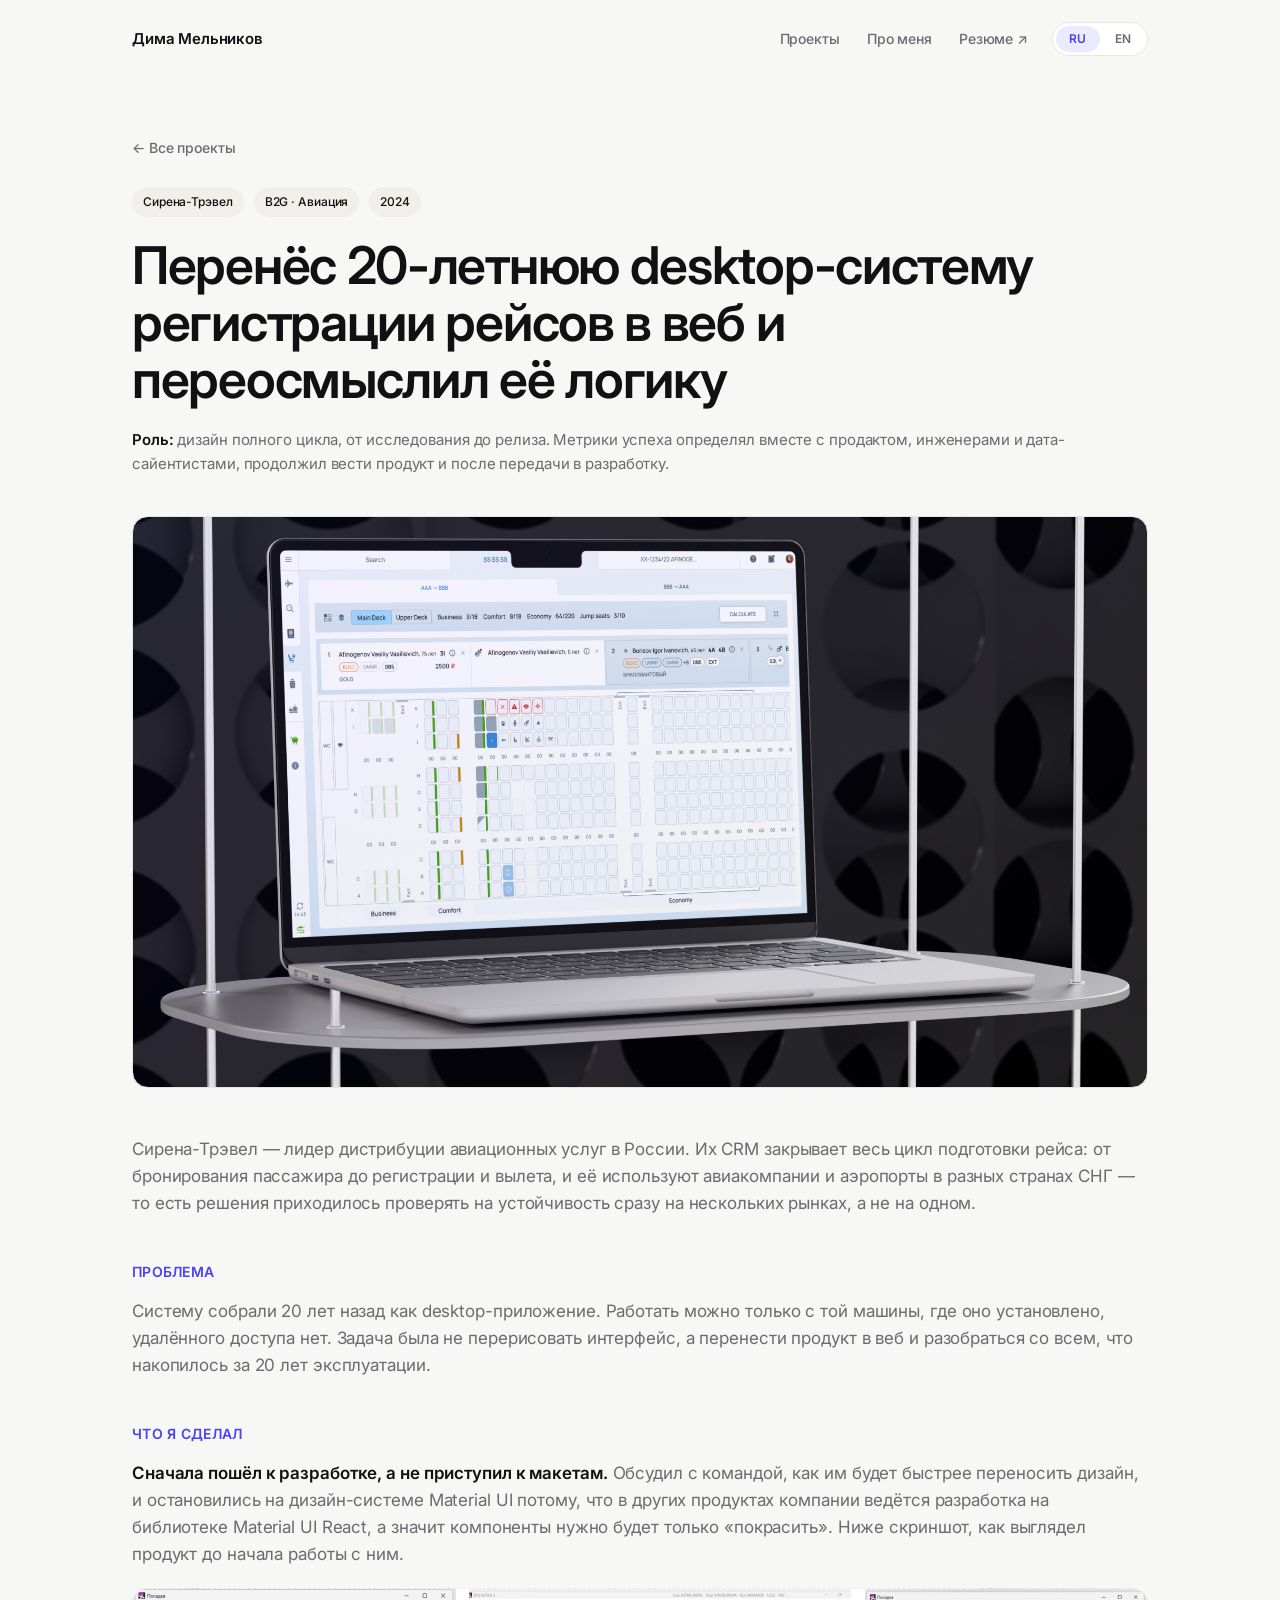
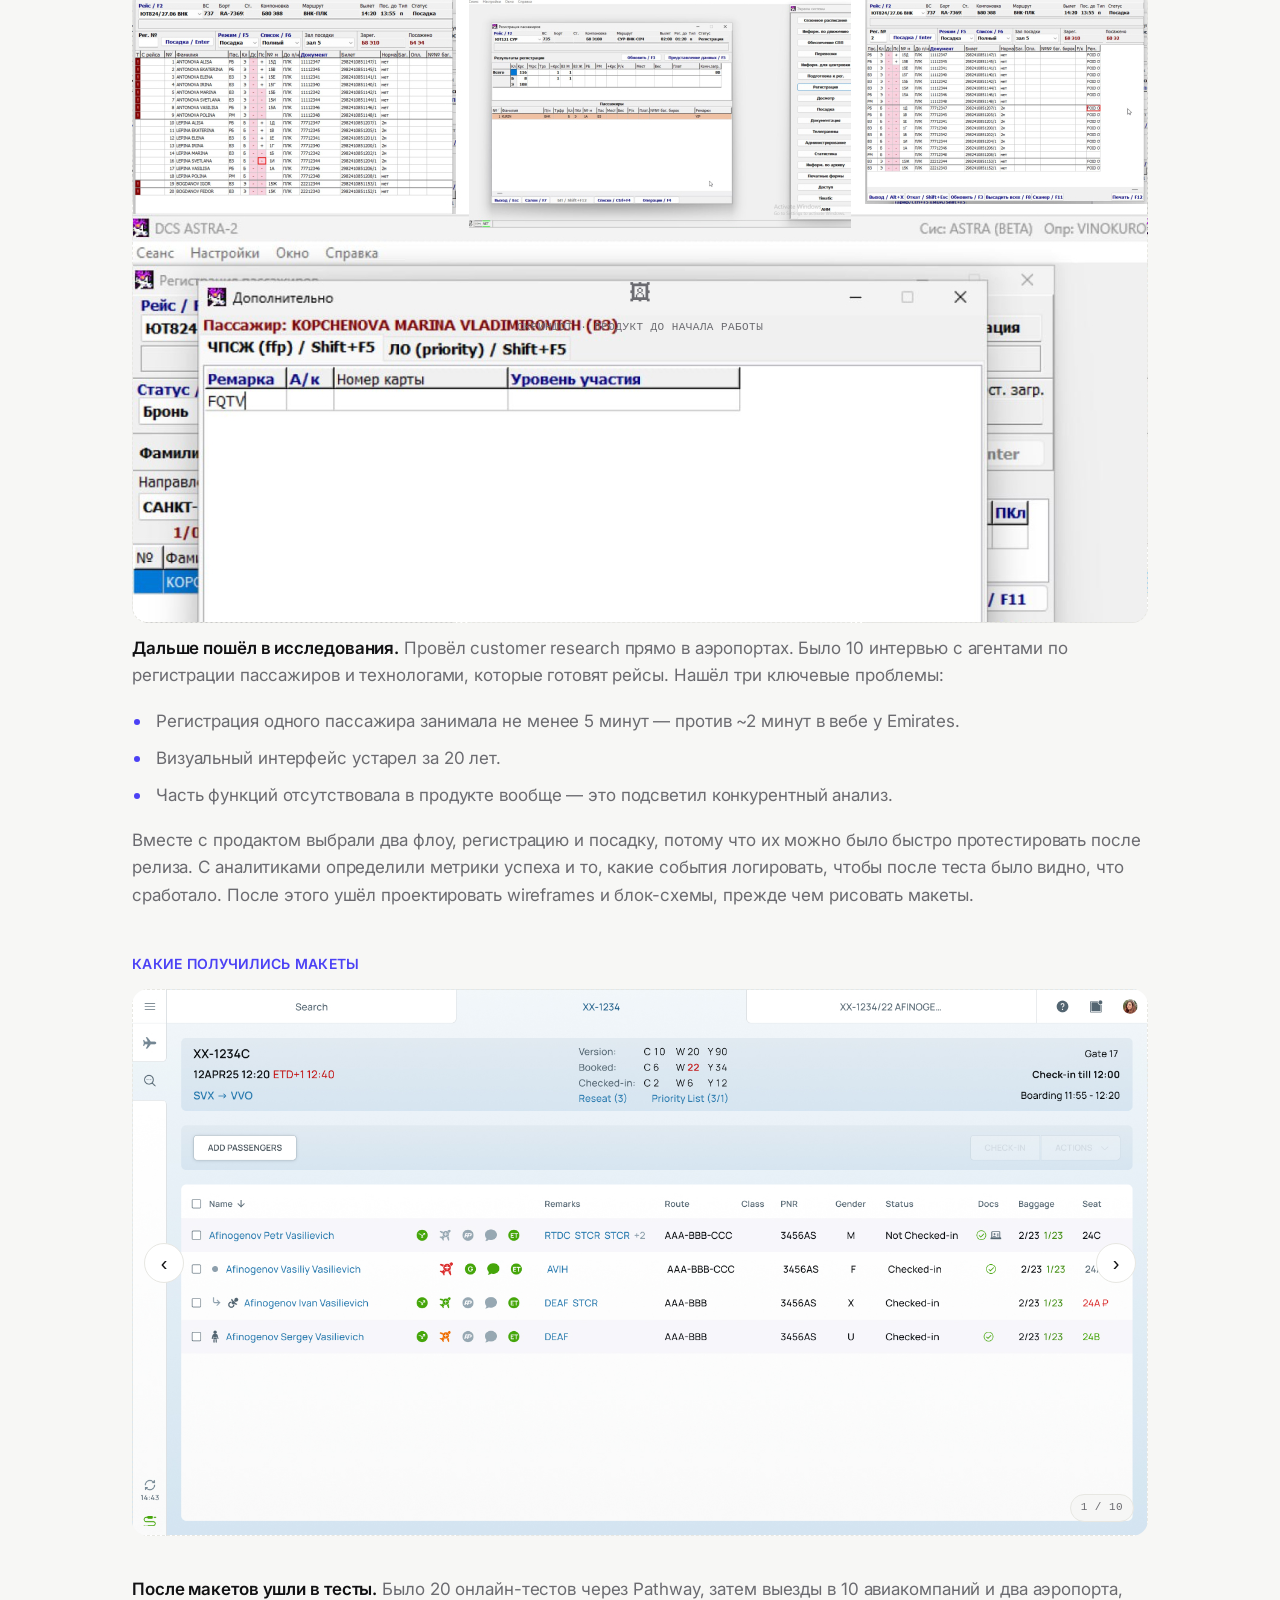
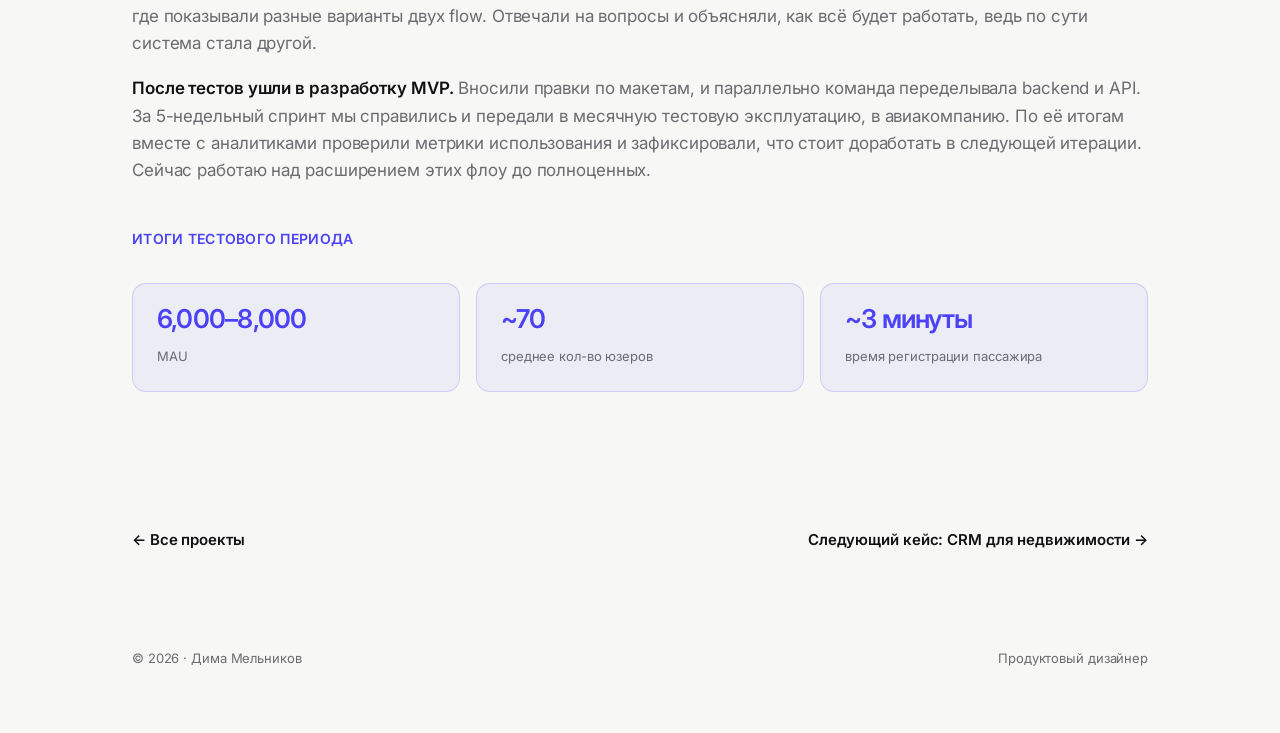
==== case-avia.html @ e91cc9b4 "Add files via upload" ====
<!DOCTYPE html>
<html lang="ru">
<head>
<meta charset="UTF-8">
<meta name="viewport" content="width=device-width, initial-scale=1.0">
<title>CRM для авиакомпаний · Портфолио</title>
<link rel="preconnect" href="https://fonts.googleapis.com">
<link rel="preconnect" href="https://fonts.gstatic.com" crossorigin>
<link href="https://fonts.googleapis.com/css2?family=Inter:wght@400;500;600;700&display=swap" rel="stylesheet">
<link rel="stylesheet" href="styles.css">
</head>
<body>

<div class="wrap">
  <div class="topbar">
    <a class="sig" href="index.html" data-i18n="sig_name">Дима Мельников</a>
    <div class="topbar-right">
      <nav>
        <a href="index.html#projects" data-i18n="nav_projects">Проекты</a>
        <a href="index.html#about" data-i18n="nav_about">Про меня</a>
        <a href="#" data-resume data-i18n="nav_resume">Резюме ↗</a>
      </nav>
      <div class="lang-switch">
        <button data-lang="ru" class="active" aria-pressed="true">RU</button>
        <button data-lang="en" aria-pressed="false">EN</button>
      </div>
    </div>
  </div>
</div>

<section class="case-hero">
  <div class="wrap">
    <a class="back-link" href="index.html" data-i18n="back_link">← Все проекты</a>
    <div class="case-meta"><span class="tag" data-i18n="tag1">Сирена-Трэвел</span><span class="tag" data-i18n="tag2">B2G · Авиация</span><span class="tag" data-i18n="tag3">2024</span></div>
    <h1 data-i18n="case_h1">Перенёс 20-летнюю desktop-систему регистрации рейсов в веб и переосмыслил её логику</h1>
    <p class="role-line" data-i18n="role_line"><b>Роль:</b> дизайн полного цикла, от исследования до релиза. Метрики успеха определял вместе с продактом, инженерами и дата-сайентистами, продолжил вести продукт и после передачи в разработку.</p>
  </div>
</section>

<section class="case-body">
  <div class="wrap">
    <div class="cover" style="--cover: url('cover-1.jpg')"></div>

    <p data-i18n="intro_p">Сирена-Трэвел — лидер дистрибуции авиационных услуг в России. Их CRM закрывает весь цикл подготовки рейса: от бронирования пассажира до регистрации и вылета, и её используют авиакомпании и аэропорты в разных странах СНГ — то есть решения приходилось проверять на устойчивость сразу на нескольких рынках, а не на одном.</p>

    <h2 data-i18n="h2_problem">Проблема</h2>
    <p data-i18n="problem_p">Систему собрали 20 лет назад как desktop-приложение. Работать можно только с той машины, где оно установлено, удалённого доступа нет. Задача была не перерисовать интерфейс, а перенести продукт в веб и разобраться со всем, что накопилось за 20 лет эксплуатации.</p>

    <h2 data-i18n="h2_what">Что я сделал</h2>
    <p data-i18n="what_p1"><strong>Сначала пошёл к разработке, а не приступил к макетам.</strong> Обсудил с командой, как им будет быстрее переносить дизайн, и остановились на дизайн-системе Material UI потому, что в других продуктах компании ведётся разработка на библиотеке Material UI React, а значит компоненты нужно будет только «покрасить». Ниже скриншот, как выглядел продукт до начала работы с ним.</p>

    <div class="shots">
      <div class="shot" style="--cover:url('before.jpg')"><span class="ic">🖼</span><span class="lbl" data-i18n="shot1_lbl">скриншот · продукт до начала работы</span></div>
    </div>

    <p data-i18n="what_p2"><strong>Дальше пошёл в исследования.</strong> Провёл customer research прямо в аэропортах. Было 10 интервью с агентами по регистрации пассажиров и технологами, которые готовят рейсы. Нашёл три ключевые проблемы:</p>
    <ul>
      <li data-i18n="li1">Регистрация одного пассажира занимала не менее 5 минут — против ~2 минут в вебе у Emirates.</li>
      <li data-i18n="li2">Визуальный интерфейс устарел за 20 лет.</li>
      <li data-i18n="li3">Часть функций отсутствовала в продукте вообще — это подсветил конкурентный анализ.</li>
    </ul>

    <p data-i18n="what_p3">Вместе с продактом выбрали два флоу, регистрацию и посадку, потому что их можно было быстро протестировать после релиза. С аналитиками определили метрики успеха и то, какие события логировать, чтобы после теста было видно, что сработало. После этого ушёл проектировать wireframes и блок-схемы, прежде чем рисовать макеты.</p>

    <h2 data-i18n="h2_mockups">Какие получились макеты</h2>
    <div class="carousel" data-carousel>
      <div class="carousel-viewport">
        <div class="carousel-track">
          <div class="carousel-slide"><div class="shot" style="--cover:url('mockup-1.jpg')"></div></div>
          <div class="carousel-slide"><div class="shot" style="--cover:url('mockup-2.jpg')"></div></div>
          <div class="carousel-slide"><div class="shot" style="--cover:url('mockup-3.jpg')"></div></div>
          <div class="carousel-slide"><div class="shot" style="--cover:url('mockup-4.jpg')"></div></div>
          <div class="carousel-slide"><div class="shot" style="--cover:url('mockup-5.jpg')"></div></div>
          <div class="carousel-slide"><div class="shot" style="--cover:url('mockup-6.jpg')"></div></div>
          <div class="carousel-slide"><div class="shot" style="--cover:url('mockup-7.jpg')"></div></div>
          <div class="carousel-slide"><div class="shot" style="--cover:url('mockup-8.jpg')"></div></div>
          <div class="carousel-slide"><div class="shot" style="--cover:url('mockup-9.jpg')"></div></div>
          <div class="carousel-slide"><div class="shot" style="--cover:url('mockup-10.jpg')"></div></div>
        </div>
      </div>
      <button type="button" class="carousel-btn prev" aria-label="Предыдущий макет">‹</button>
      <button type="button" class="carousel-btn next" aria-label="Следующий макет">›</button>
      <div class="carousel-counter"><span class="cur">1</span> / <span class="total">10</span></div>
    </div>

    <p data-i18n="what_p4"><strong>После макетов ушли в тесты.</strong> Было 20 онлайн-тестов через Pathway, затем выезды в 10 авиакомпаний и два аэропорта, где показывали разные варианты двух flow. Отвечали на вопросы и объясняли, как всё будет работать, ведь по сути система стала другой.</p>

    <p data-i18n="what_p5"><strong>После тестов ушли в разработку MVP.</strong> Вносили правки по макетам, и параллельно команда переделывала backend и API. За 5-недельный спринт мы справились и передали в месячную тестовую эксплуатацию, в авиакомпанию. По её итогам вместе с аналитиками проверили метрики использования и зафиксировали, что стоит доработать в следующей итерации. Сейчас работаю над расширением этих флоу до полноценных.</p>

    <h2 data-i18n="h2_result">Итоги тестового периода</h2>
    <div class="result">
      <div class="kpi"><b data-i18n="kpi1_b">6,000–8,000</b><span data-i18n="kpi1_span">MAU</span></div>
      <div class="kpi"><b data-i18n="kpi2_b">~70</b><span data-i18n="kpi2_span">среднее кол-во юзеров</span></div>
      <div class="kpi"><b data-i18n="kpi3_b">~3 минуты</b><span data-i18n="kpi3_span">время регистрации пассажира</span></div>
    </div>
  </div>
</section>

<div class="wrap">
  <div class="case-nav">
    <a href="index.html" data-i18n="back_link">← Все проекты</a>
    <a href="case-realty.html" data-i18n="casenav_next">Следующий кейс: CRM для недвижимости →</a>
  </div>
</div>

<footer>
  <div class="wrap foot-meta">
    <span>© 2026 · Дима Мельников</span>
    <span data-i18n="footer_role">Продуктовый дизайнер</span>
  </div>
</footer>

<script>
var RESUME_URL = "";
if(RESUME_URL){document.querySelectorAll('[data-resume]').forEach(function(a){a.href=RESUME_URL;});}
</script>
<script>
window.TRANSLATIONS = {
  __title: {ru:"CRM для авиакомпаний · Портфолио", en:"Airline CRM · Portfolio"},
  sig_name: {ru:"Дима Мельников", en:"Dima Melnikov"},
  nav_projects: {ru:"Проекты", en:"Projects"},
  nav_about: {ru:"Про меня", en:"About"},
  nav_resume: {ru:"Резюме ↗", en:"Resume ↗"},
  back_link: {ru:"← Все проекты", en:"← All projects"},
  tag1: {ru:"Сирена-Трэвел", en:"Sirena-Travel"},
  tag2: {ru:"B2G · Авиация", en:"B2G · Aviation"},
  tag3: {ru:"2024", en:"2024"},
  case_h1: {ru:"Перенёс 20-летнюю desktop-систему регистрации рейсов в веб и переосмыслил её логику", en:"Migrated a 20-year-old desktop check-in system to the web and rethought its logic"},
  role_line: {ru:'<b>Роль:</b> дизайн полного цикла, от исследования до релиза. Метрики успеха определял вместе с продактом, инженерами и дата-сайентистами, продолжил вести продукт и после передачи в разработку.', en:"<b>Role:</b> end-to-end design, from research to release. Defined success metrics together with the product manager, engineers, and data scientists, and kept working with the product after it was handed off to development."},
  intro_p: {ru:"Сирена-Трэвел — лидер дистрибуции авиационных услуг в России. Их CRM закрывает весь цикл подготовки рейса: от бронирования пассажира до регистрации и вылета, и её используют авиакомпании и аэропорты в разных странах СНГ — то есть решения приходилось проверять на устойчивость сразу на нескольких рынках, а не на одном.", en:"Sirena-Travel is a leading distributor of aviation services in Russia. Their CRM covers the entire flight preparation cycle, from passenger booking to check-in and departure, and it's used by airlines and airports across several CIS countries, so decisions had to hold up across multiple markets, not just one."},
  h2_problem: {ru:"Проблема", en:"The problem"},
  problem_p: {ru:"Систему собрали 20 лет назад как desktop-приложение. Работать можно только с той машины, где оно установлено, удалённого доступа нет. Задача была не перерисовать интерфейс, а перенести продукт в веб и разобраться со всем, что накопилось за 20 лет эксплуатации.", en:"The system was built 20 years ago as a desktop application. It only runs on the machine it's installed on, with no remote access. The task wasn't to redraw the interface, it was to move the product to the web and work through everything that had piled up over 20 years of use."},
  h2_what: {ru:"Что я сделал", en:"What I did"},
  what_p1: {ru:'<strong>Сначала пошёл к разработке, а не приступил к макетам.</strong> Обсудил с командой, как им будет быстрее переносить дизайн, и остановились на дизайн-системе Material UI потому, что в других продуктах компании ведётся разработка на библиотеке Material UI React, а значит компоненты нужно будет только «покрасить». Ниже скриншот, как выглядел продукт до начала работы с ним.', en:"<strong>Started with engineering, not with mockups.</strong> Discussed with the team how they could ship the design fastest, and we settled on the Material UI design system, since other products at the company were already built on the Material UI React library, meaning the components would just need to be \u201cre-skinned.\u201d Below is a screenshot of what the product looked like before I started working on it."},
  shot1_lbl: {ru:"скриншот · продукт до начала работы", en:"screenshot · the product before the redesign"},
  what_p2: {ru:'<strong>Дальше пошёл в исследования.</strong> Провёл customer research прямо в аэропортах. Было 10 интервью с агентами по регистрации пассажиров и технологами, которые готовят рейсы. Нашёл три ключевые проблемы:', en:"<strong>Next came research.</strong> Ran customer research right at the airports: 10 interviews with passenger check-in agents and the technologists who prepare flights. Found three key problems:"},
  li1: {ru:"Регистрация одного пассажира занимала не менее 5 минут — против ~2 минут в вебе у Emirates.", en:"Checking in a single passenger took at least 5 minutes, versus about 2 minutes in Emirates' web check-in."},
  li2: {ru:"Визуальный интерфейс устарел за 20 лет.", en:"The visual interface hadn't changed in 20 years."},
  li3: {ru:"Часть функций отсутствовала в продукте вообще — это подсветил конкурентный анализ.", en:"Some features were missing from the product entirely — competitive analysis brought that to light."},
  what_p3: {ru:"Вместе с продактом выбрали два флоу, регистрацию и посадку, потому что их можно было быстро протестировать после релиза. С аналитиками определили метрики успеха и то, какие события логировать, чтобы после теста было видно, что сработало. После этого ушёл проектировать wireframes и блок-схемы, прежде чем рисовать макеты.", en:"Together with the product manager, we picked two flows, check-in and boarding, because they could be tested quickly after release. Worked with analysts to define success metrics and what events to log, so it would be clear after testing what worked. Then I moved on to wireframes and flowcharts before drawing any mockups."},
  h2_mockups: {ru:"Какие получились макеты", en:"How the mockups turned out"},
  what_p4: {ru:"<strong>После макетов ушли в тесты.</strong> Было 20 онлайн-тестов через Pathway, затем выезды в 10 авиакомпаний и два аэропорта, где показывали разные варианты двух flow. Отвечали на вопросы и объясняли, как всё будет работать, ведь по сути система стала другой.", en:"<strong>After the mockups, we moved into testing.</strong> 20 online tests through Pathway, then site visits to 10 airlines and two airports, showing different variants of the two flows. We answered questions and explained how everything would work, since the system had essentially become a different one."},
  what_p5: {ru:"<strong>После тестов ушли в разработку MVP.</strong> Вносили правки по макетам, и параллельно команда переделывала backend и API. За 5-недельный спринт мы справились и передали в месячную тестовую эксплуатацию, в авиакомпанию. По её итогам вместе с аналитиками проверили метрики использования и зафиксировали, что стоит доработать в следующей итерации. Сейчас работаю над расширением этих флоу до полноценных.", en:"<strong>After testing, we moved into MVP development.</strong> We adjusted the mockups while the team rebuilt the backend and API in parallel. We shipped it in a 5-week sprint and handed it off for a month-long test run at an airline. Afterwards, we reviewed usage metrics with the analysts and logged what to improve in the next iteration. I'm currently working on expanding these flows into full-fledged ones."},
  h2_result: {ru:"Итоги тестового периода", en:"Results of the test period"},
  kpi1_b: {ru:"6,000–8,000", en:"6,000–8,000"},
  kpi1_span: {ru:"MAU", en:"MAU"},
  kpi2_b: {ru:"~70", en:"~70"},
  kpi2_span: {ru:"среднее кол-во юзеров", en:"average number of users"},
  kpi3_b: {ru:"~3 минуты", en:"~3 minutes"},
  kpi3_span: {ru:"время регистрации пассажира", en:"passenger check-in time"},
  casenav_next: {ru:"Следующий кейс: CRM для недвижимости →", en:"Next case: Real estate CRM →"},
  footer_role: {ru:"Продуктовый дизайнер", en:"Product designer"}
};
</script>
<script src="i18n.js"></script>
<script>
document.querySelectorAll('[data-carousel]').forEach(function(root){
  var track = root.querySelector('.carousel-track');
  var slides = root.querySelectorAll('.carousel-slide');
  var curEl = root.querySelector('.carousel-counter .cur');
  var totalEl = root.querySelector('.carousel-counter .total');
  var i = 0;
  if(totalEl) totalEl.textContent = slides.length;

  function render(){
    track.style.transform = 'translateX(-' + (i * 100) + '%)';
    if(curEl) curEl.textContent = i + 1;
  }
  root.querySelector('.carousel-btn.prev').addEventListener('click', function(){
    i = (i - 1 + slides.length) % slides.length;
    render();
  });
  root.querySelector('.carousel-btn.next').addEventListener('click', function(){
    i = (i + 1) % slides.length;
    render();
  });
  render();
});
</script>
</body>
</html>
---- styles.css ----
/* ============================================================
   КАК РЕДАКТИРОВАТЬ
   • Тексты — прямо в HTML каждой страницы
   • Цвета/шрифты — здесь, в блоке :root
   • Обложки и скриншоты — замени url('cover-1.jpg') / url('shot-1.jpg') на свои файлы
   • Резюме — впиши RESUME_URL один раз в конце index.html
   ============================================================ */
:root{
  --bg:       #F7F7F5;   /* мягкий тёплый белый */
  --ink:      #111113;   /* почти чёрный */
  --ink-soft: #6B6B70;   /* серый текст */
  --line:     #E7E7E2;   /* тонкие линии */
  --accent:   #4B41F5;   /* электрик-индиго — современный акцент */
  --accent-2: #F0EFEA;   /* заливка-чип */
  --paper:    #FFFFFF;
  --mono: "SF Mono","SFMono-Regular",ui-monospace,"JetBrains Mono","Menlo",monospace;
  --sans: "Inter",-apple-system,BlinkMacSystemFont,"Segoe UI","Helvetica Neue",Arial,sans-serif;
  --maxw: 1080px;
}
*{box-sizing:border-box;margin:0;padding:0}
html{scroll-behavior:smooth}
body{background:var(--bg);color:var(--ink);font-family:var(--sans);
  font-size:17px;line-height:1.6;-webkit-font-smoothing:antialiased;letter-spacing:-.006em;}
a{color:inherit}
img{max-width:100%;display:block}
.wrap{max-width:var(--maxw);margin:0 auto;padding:0 32px}
.mono{font-family:var(--mono);font-size:12px;letter-spacing:.02em;
  text-transform:uppercase;color:var(--ink-soft);}

/* ---------- топбар ---------- */
.topbar{display:flex;justify-content:space-between;align-items:center;
  padding:22px 0;position:sticky;top:0;background:rgba(247,247,245,.8);
  backdrop-filter:blur(12px);z-index:10;}
.topbar-right{display:flex;align-items:center;gap:24px}
.sig{font-weight:600;font-size:15px;letter-spacing:-.01em;text-decoration:none;}
.sig b{color:var(--accent)}
nav a{font-size:14px;text-decoration:none;margin-left:22px;
  color:var(--ink-soft);transition:color .2s;font-weight:500;}
nav a:hover{color:var(--ink)}
.lang-switch{display:flex;align-items:center;background:var(--paper);
  border:1px solid var(--line);border-radius:100px;padding:3px;gap:2px;}
.lang-switch button{-webkit-appearance:none;appearance:none;border:none;
  background:transparent;cursor:pointer;font-family:var(--sans);
  font-size:12px;font-weight:600;letter-spacing:.02em;line-height:1;
  color:var(--ink-soft);padding:7px 13px;border-radius:100px;
  transition:background .2s,color .2s;}
.lang-switch button:hover:not(.active){color:var(--ink)}
.lang-switch button:focus-visible{outline:2px solid var(--accent);outline-offset:2px}
.lang-switch button.active{background:rgba(75,65,245,.1);color:var(--accent)}

/* ---------- HERO (главная) ---------- */
.hero{padding:72px 0 76px}
.avail{display:inline-flex;align-items:center;gap:8px;font-size:13px;
  font-weight:500;color:var(--ink-soft);margin-bottom:32px;
  background:var(--paper);border:1px solid var(--line);
  padding:7px 14px;border-radius:100px;}
.avail .dot{width:7px;height:7px;border-radius:50%;background:#22C55E;
  box-shadow:0 0 0 3px rgba(34,197,94,.18)}
.hero h1{font-weight:600;font-size:clamp(40px,7vw,80px);line-height:.98;
  letter-spacing:-.035em;max-width:16ch;margin-bottom:30px;}
.hero h1 em{font-style:normal;color:var(--accent)}
.lede{font-size:20px;max-width:54ch;color:var(--ink-soft);margin-bottom:14px}
.lede strong{color:var(--ink);font-weight:600}
.chips{margin-top:36px;display:flex;gap:8px;flex-wrap:wrap}
.chip{font-size:13px;font-weight:500;color:var(--ink);
  background:var(--paper);border:1px solid var(--line);
  padding:8px 14px;border-radius:100px;}
.chip.chip-accent{color:var(--accent);background:rgba(75,65,245,.08);
  border-color:rgba(75,65,245,.25);font-weight:600;}

/* ---------- секции ---------- */
section{padding:88px 0}
.sec-head{margin-bottom:56px}
.sec-head h2{font-weight:600;font-size:clamp(28px,4.6vw,52px);letter-spacing:-.03em}

/* ---------- карточка проекта (главная) ---------- */
.cards{display:flex;flex-direction:column;gap:24px}
.case-card{display:block;text-decoration:none;color:inherit;
  background:var(--paper);border:1px solid var(--line);border-radius:20px;
  padding:24px;transition:border-color .2s,transform .2s,box-shadow .2s;}
.case-card:hover{border-color:var(--accent);transform:translateY(-2px);
  box-shadow:0 12px 32px rgba(17,17,19,.06);}
.case-card .cover{margin:0 0 24px}
.case-card-body .case-meta{display:flex;gap:10px;align-items:center;flex-wrap:wrap;
  font-size:13px;font-weight:500;color:var(--ink-soft);margin-bottom:16px;}
.case-card-body .case-meta .tag{background:var(--accent-2);padding:5px 11px;border-radius:100px;
  color:var(--ink);font-size:12px;}
.case-card-body h3{font-size:clamp(22px,2.6vw,30px);font-weight:600;line-height:1.15;
  letter-spacing:-.02em;margin-bottom:12px;max-width:34ch;}
.case-card-body .blurb{color:var(--ink-soft);max-width:60ch;margin-bottom:20px}
.result-inline{display:flex;gap:10px;flex-wrap:wrap;margin-bottom:20px}
.result-inline .res{font-size:14px;font-weight:600;color:var(--accent);
  background:rgba(75,65,245,.08);border-radius:10px;padding:8px 14px;}
.case-link{display:inline-flex;align-items:center;gap:6px;font-size:14px;
  font-weight:600;color:var(--ink);}
.case-card:hover .case-link{color:var(--accent)}
.case-link .arrow{transition:transform .2s}
.case-card:hover .case-link .arrow{transform:translateX(4px)}

/* обложка (общая для карточек и детальных страниц) */
.cover{aspect-ratio:16/9;border-radius:16px;overflow:hidden;
  border:1px solid var(--line);
  background:linear-gradient(135deg,rgba(75,65,245,.08),rgba(17,17,19,.03)),
    var(--cover,#EEEEEA);background-size:cover;background-position:center;position:relative;}
.cover .ph{position:absolute;inset:0;display:flex;align-items:center;justify-content:center;
  font-family:var(--mono);font-size:11px;letter-spacing:.04em;text-transform:uppercase;color:var(--ink-soft)}

/* ---------- про меня ---------- */
.about{}
.about .body{}
.about p{font-size:20px;color:var(--ink-soft);margin-bottom:20px;letter-spacing:-.012em}
.about p strong{color:var(--ink);font-weight:600}

/* ---------- контакты ---------- */
.contact{}
.contact h2{font-weight:600;font-size:clamp(30px,4.6vw,52px);
  margin-bottom:32px;letter-spacing:-.03em;line-height:1.02}
.links{display:flex;flex-direction:column;gap:2px}
.links a{display:flex;justify-content:space-between;align-items:center;
  padding:20px 4px;border-bottom:1px solid var(--line);text-decoration:none;
  font-size:17px;font-weight:500;transition:padding .2s,color .2s;}
.links a:hover{padding-left:14px;color:var(--accent)}
.links a .k{font-size:14px;color:var(--ink-soft);font-weight:400}
.links a:hover .k{color:var(--accent)}

footer{padding:48px 0 64px}
.foot-meta{display:flex;justify-content:space-between;flex-wrap:wrap;gap:10px;
  font-size:13px;color:var(--ink-soft)}

/* ============================================================
   СТРАНИЦА ОТДЕЛЬНОГО КЕЙСА (case-*.html)
   ============================================================ */
.back-link{display:inline-flex;align-items:center;gap:8px;font-size:14px;
  font-weight:500;color:var(--ink-soft);text-decoration:none;margin-bottom:28px;
  transition:color .2s;}
.back-link:hover{color:var(--accent)}

.case-hero{padding:56px 0 0}
.case-hero .case-meta{display:flex;gap:10px;align-items:center;flex-wrap:wrap;
  font-size:13px;font-weight:500;color:var(--ink-soft);margin-bottom:20px;}
.case-hero .case-meta .tag{background:var(--accent-2);padding:5px 11px;border-radius:100px;
  color:var(--ink);font-size:12px;}
.case-hero h1{font-size:clamp(32px,4.4vw,52px);font-weight:600;line-height:1.1;
  letter-spacing:-.025em;margin-bottom:20px;}
.case-hero .role-line{font-size:15px;color:var(--ink-soft);margin-bottom:40px}
.case-hero .role-line b{color:var(--ink);font-weight:600}

.case-body{padding-top:0}
.case-body .cover{margin:8px 0 48px}
.case-body p{color:var(--ink-soft);margin-bottom:18px}
.case-body p strong{color:var(--ink);font-weight:600}
.case-body h2{font-size:14px;font-weight:600;letter-spacing:.02em;
  text-transform:uppercase;color:var(--accent);margin:44px 0 14px;}
.case-body ul{list-style:none;margin:0 0 18px;}
.case-body li{color:var(--ink-soft);padding-left:24px;position:relative;margin-bottom:10px}
.case-body li::before{content:"";position:absolute;left:2px;top:11px;
  width:6px;height:6px;border-radius:50%;background:var(--accent)}

/* KPI — результат выделен цветом */
.result{display:flex;gap:16px;flex-wrap:wrap;margin-top:32px}
.result .kpi{flex:1;min-width:150px;background:rgba(75,65,245,.06);
  border:1px solid rgba(75,65,245,.18);border-radius:14px;padding:22px 24px;}
.result .kpi b{display:block;font-size:26px;font-weight:600;
  color:var(--accent);line-height:1;margin-bottom:10px;letter-spacing:-.03em}
.result .kpi span{font-size:13px;color:var(--ink-soft)}

/* Скриншоты макетов — места под вставку */
.shots{display:flex;flex-direction:column;gap:20px;margin:20px 0 12px}
.shot{aspect-ratio:16/10;border-radius:16px;border:1.5px dashed var(--line);
  background:var(--cover,var(--paper));background-size:cover;background-position:center;
  display:flex;align-items:center;justify-content:center;
  flex-direction:column;gap:8px;}
.shot .ic{font-size:22px;color:var(--ink-soft)}
.shot .lbl{font-family:var(--mono);font-size:11px;letter-spacing:.04em;
  text-transform:uppercase;color:var(--ink-soft);}

/* Карусель макетов — переключение стрелками, один макет на экран */
.carousel{position:relative;margin:8px 0 40px;}
.carousel-viewport{overflow:hidden;border-radius:16px;}
.carousel-track{display:flex;transition:transform .35s ease;}
.carousel-slide{flex:0 0 100%;}
.carousel-slide .shot{aspect-ratio:1680/904;margin:0;border-radius:0;border:1.5px dashed var(--line);}
.carousel-btn{position:absolute;top:50%;transform:translateY(-50%);
  width:40px;height:40px;border-radius:50%;border:1px solid var(--line);
  background:var(--paper);color:var(--ink);font-size:20px;line-height:1;
  cursor:pointer;display:flex;align-items:center;justify-content:center;
  transition:border-color .2s,color .2s,background .2s;}
.carousel-btn:hover{border-color:var(--accent);color:var(--accent)}
.carousel-btn.prev{left:12px}
.carousel-btn.next{right:12px}
.carousel-counter{position:absolute;right:14px;bottom:14px;
  font-family:var(--mono);font-size:11px;letter-spacing:.04em;
  color:var(--ink-soft);background:rgba(247,247,245,.9);
  border:1px solid var(--line);border-radius:100px;padding:4px 10px;}

.case-nav{padding:48px 0;display:flex;
  justify-content:space-between;align-items:center;flex-wrap:wrap;gap:16px;}
.case-nav a{text-decoration:none;font-size:15px;font-weight:600;color:var(--ink);
  transition:color .2s;}
.case-nav a:hover{color:var(--accent)}

@media (max-width:700px){
  .wrap{padding:0 20px}
  section{padding:60px 0}
  nav a{margin-left:14px}
  .result .kpi{min-width:calc(50% - 8px)}
  .case-hero{padding-top:36px}
}
@media (prefers-reduced-motion:reduce){*{transition:none!important;scroll-behavior:auto!important}}
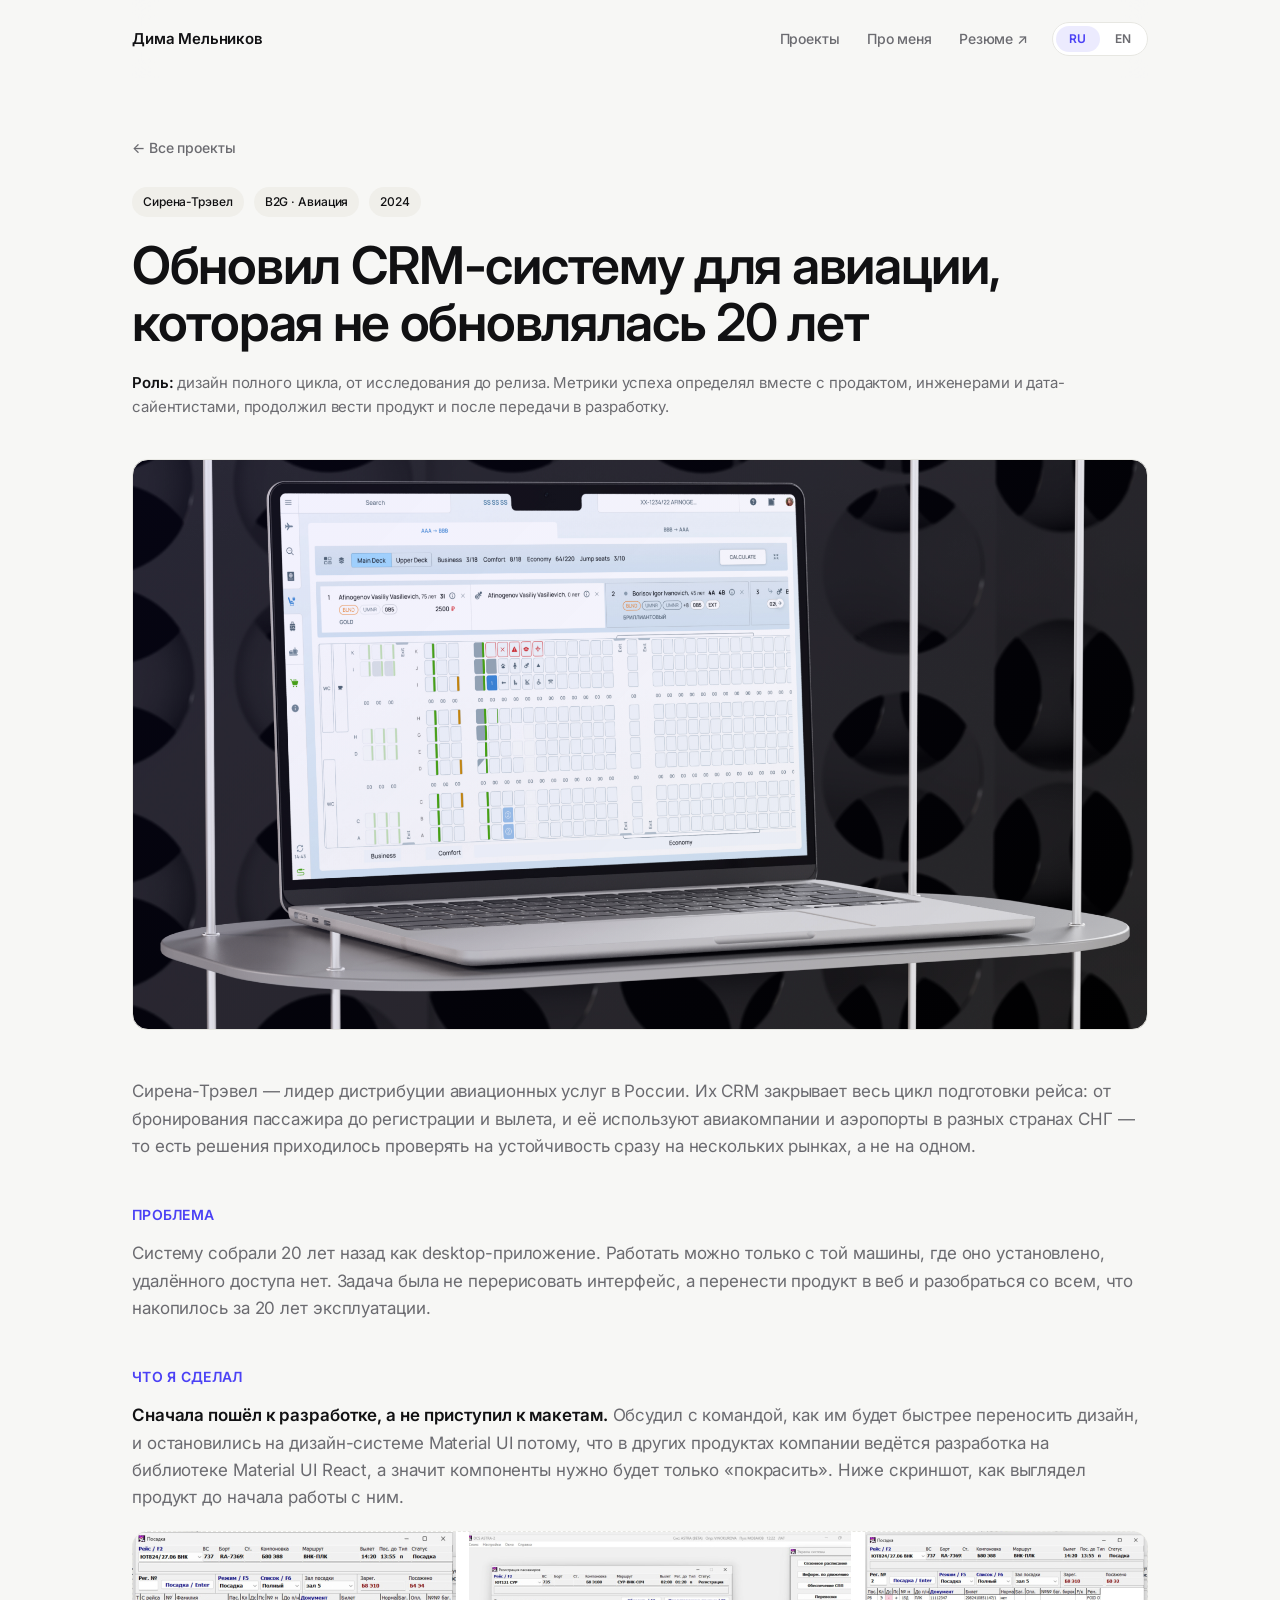
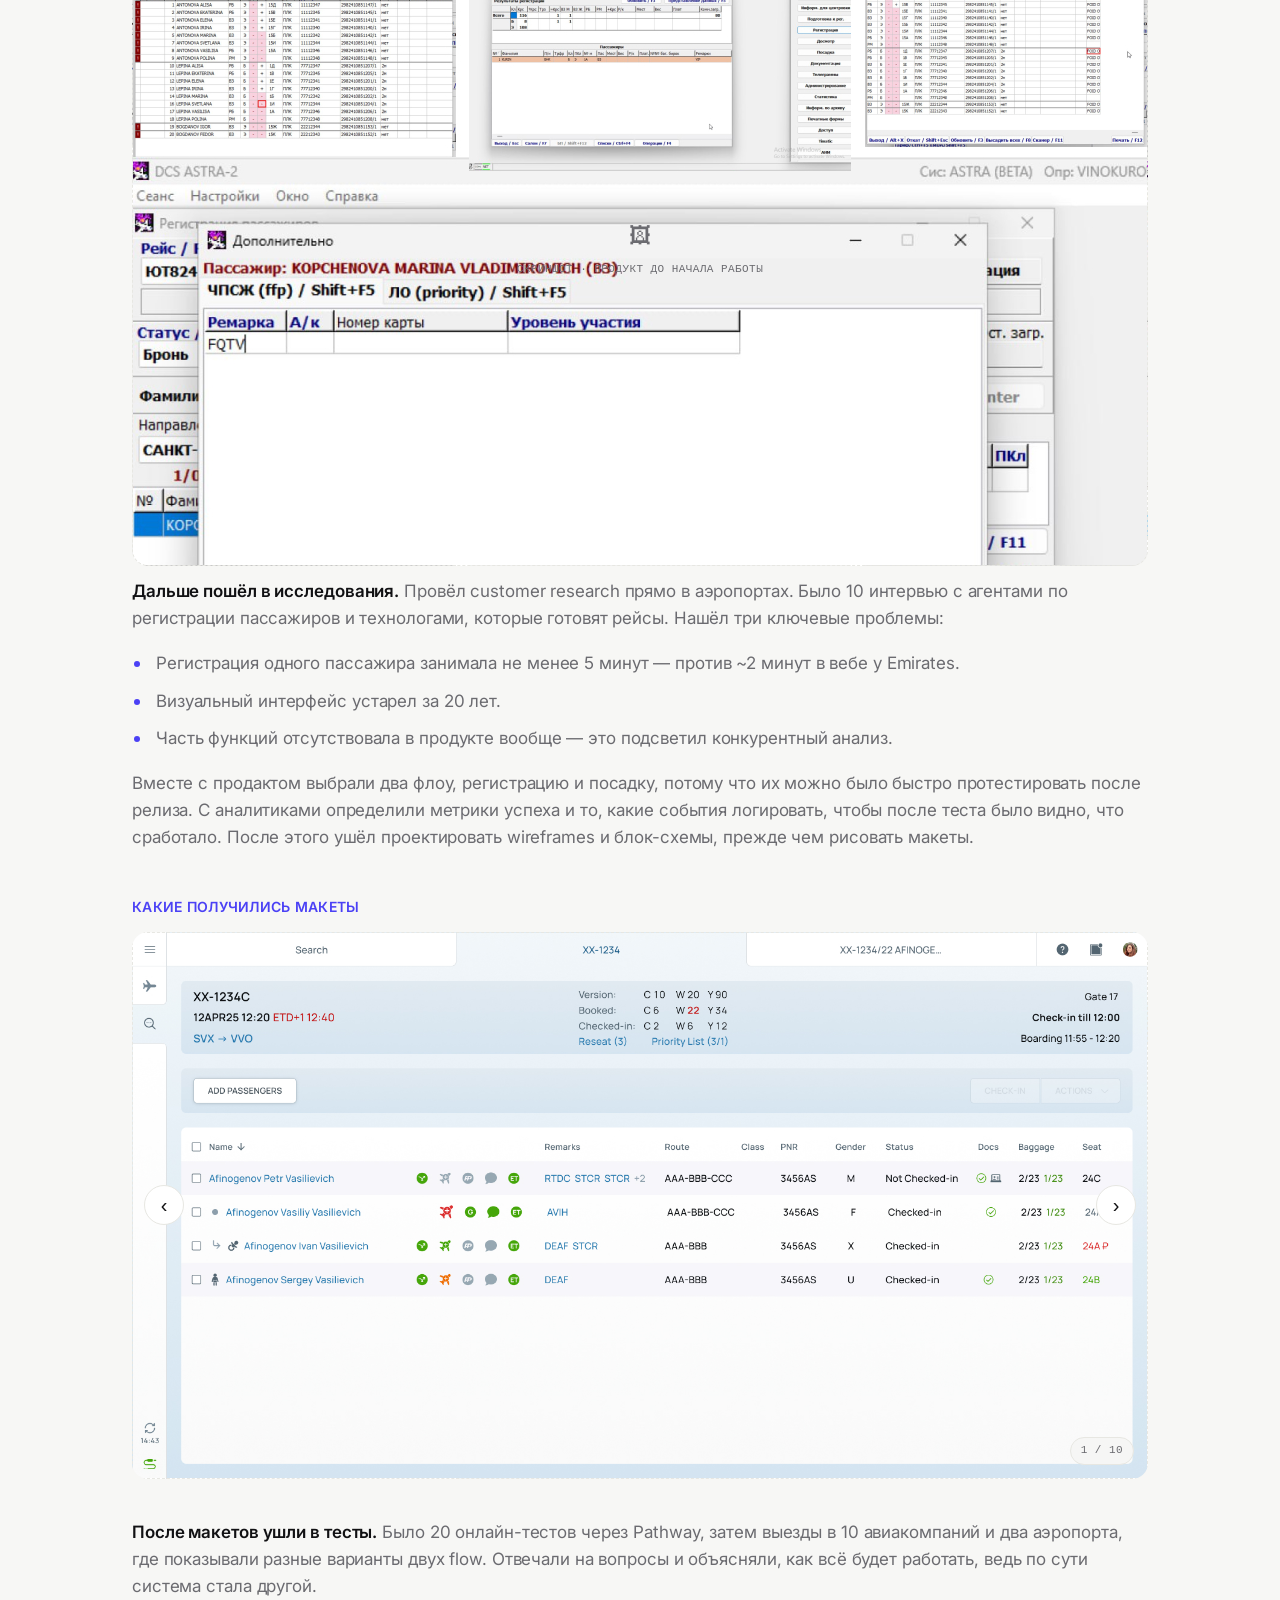
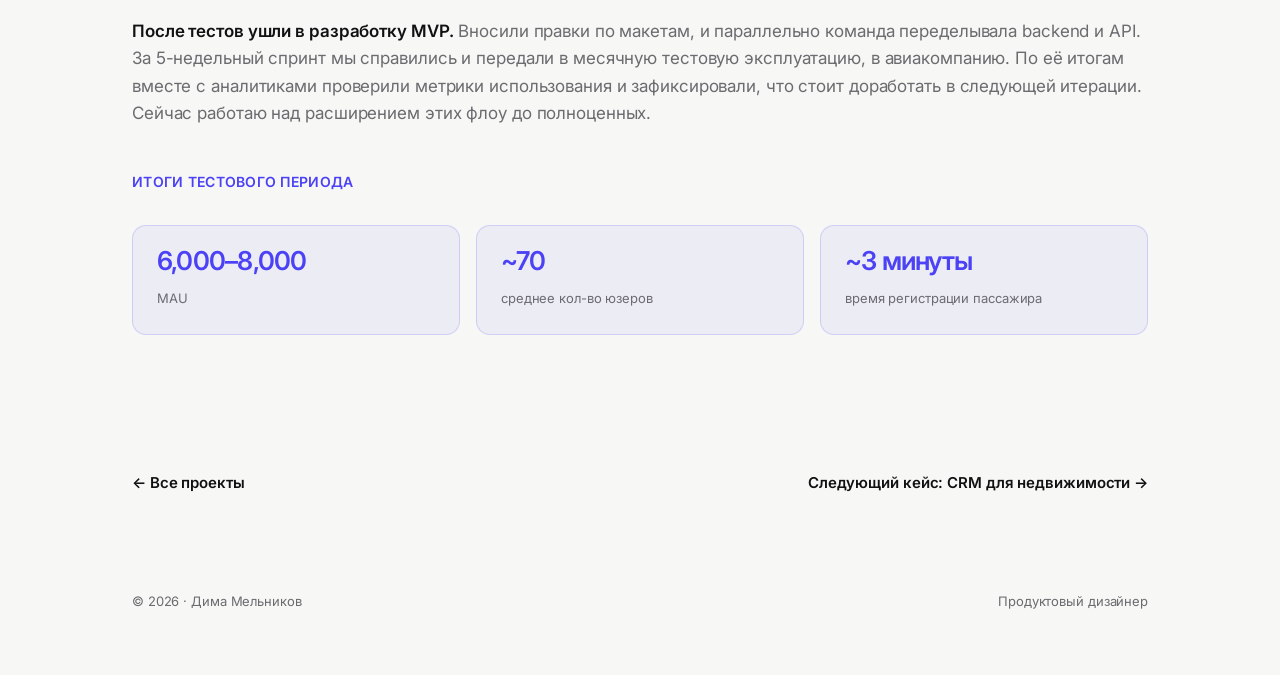
==== commit 7771b282: "Add files via upload" ====
--- a/case-avia.html
+++ b/case-avia.html
@@ -32,7 +32,7 @@
   <div class="wrap">
     <a class="back-link" href="index.html" data-i18n="back_link">← Все проекты</a>
     <div class="case-meta"><span class="tag" data-i18n="tag1">Сирена-Трэвел</span><span class="tag" data-i18n="tag2">B2G · Авиация</span><span class="tag" data-i18n="tag3">2024</span></div>
-    <h1 data-i18n="case_h1">Перенёс 20-летнюю desktop-систему регистрации рейсов в веб и переосмыслил её логику</h1>
+    <h1 data-i18n="case_h1">Обновил CRM-систему для авиации, которая не обновлялась 20 лет</h1>
     <p class="role-line" data-i18n="role_line"><b>Роль:</b> дизайн полного цикла, от исследования до релиза. Метрики успеха определял вместе с продактом, инженерами и дата-сайентистами, продолжил вести продукт и после передачи в разработку.</p>
   </div>
 </section>
@@ -125,7 +125,7 @@
   tag1: {ru:"Сирена-Трэвел", en:"Sirena-Travel"},
   tag2: {ru:"B2G · Авиация", en:"B2G · Aviation"},
   tag3: {ru:"2024", en:"2024"},
-  case_h1: {ru:"Перенёс 20-летнюю desktop-систему регистрации рейсов в веб и переосмыслил её логику", en:"Migrated a 20-year-old desktop check-in system to the web and rethought its logic"},
+  case_h1: {ru:"Обновил CRM-систему для авиации, которая не обновлялась 20 лет", en:"Modernized an aviation CRM system that hadn't been updated in 20 years"},
   role_line: {ru:'<b>Роль:</b> дизайн полного цикла, от исследования до релиза. Метрики успеха определял вместе с продактом, инженерами и дата-сайентистами, продолжил вести продукт и после передачи в разработку.', en:"<b>Role:</b> end-to-end design, from research to release. Defined success metrics together with the product manager, engineers, and data scientists, and kept working with the product after it was handed off to development."},
   intro_p: {ru:"Сирена-Трэвел — лидер дистрибуции авиационных услуг в России. Их CRM закрывает весь цикл подготовки рейса: от бронирования пассажира до регистрации и вылета, и её используют авиакомпании и аэропорты в разных странах СНГ — то есть решения приходилось проверять на устойчивость сразу на нескольких рынках, а не на одном.", en:"Sirena-Travel is a leading distributor of aviation services in Russia. Their CRM covers the entire flight preparation cycle, from passenger booking to check-in and departure, and it's used by airlines and airports across several CIS countries, so decisions had to hold up across multiple markets, not just one."},
   h2_problem: {ru:"Проблема", en:"The problem"},
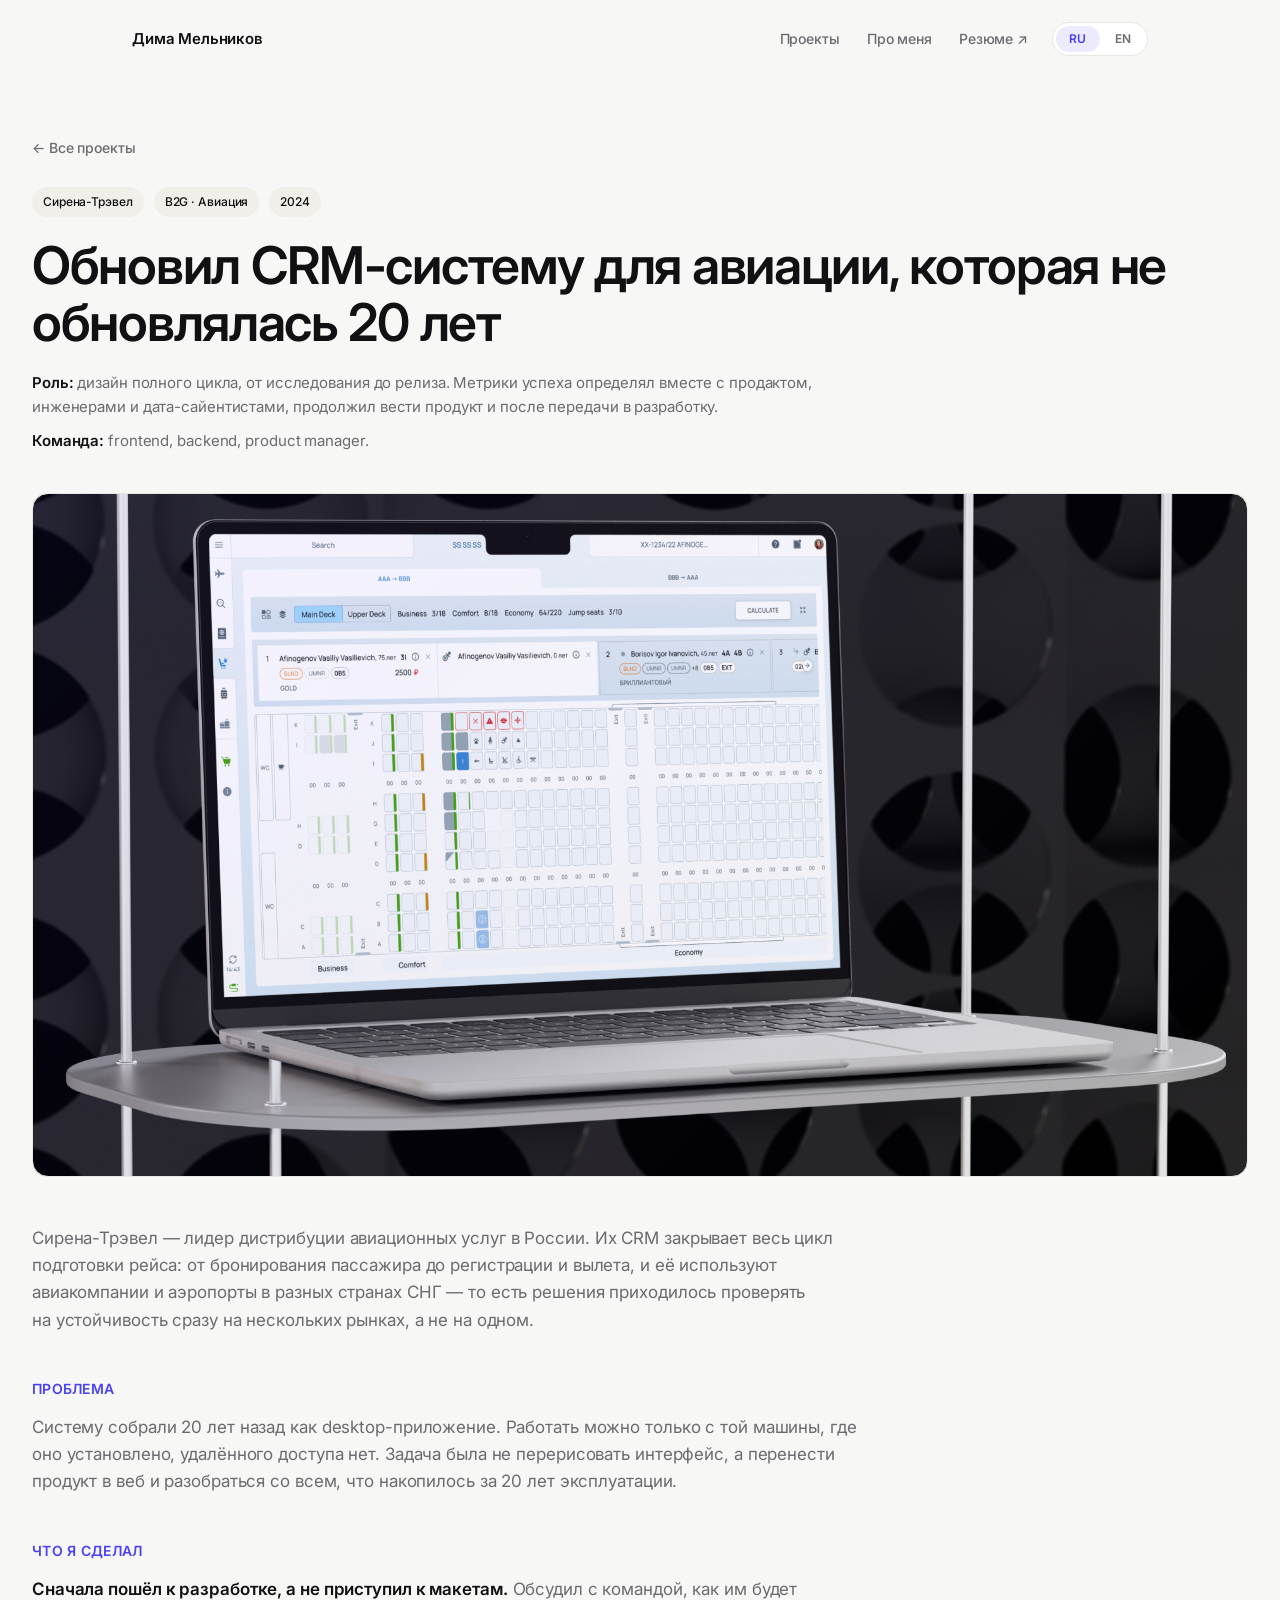
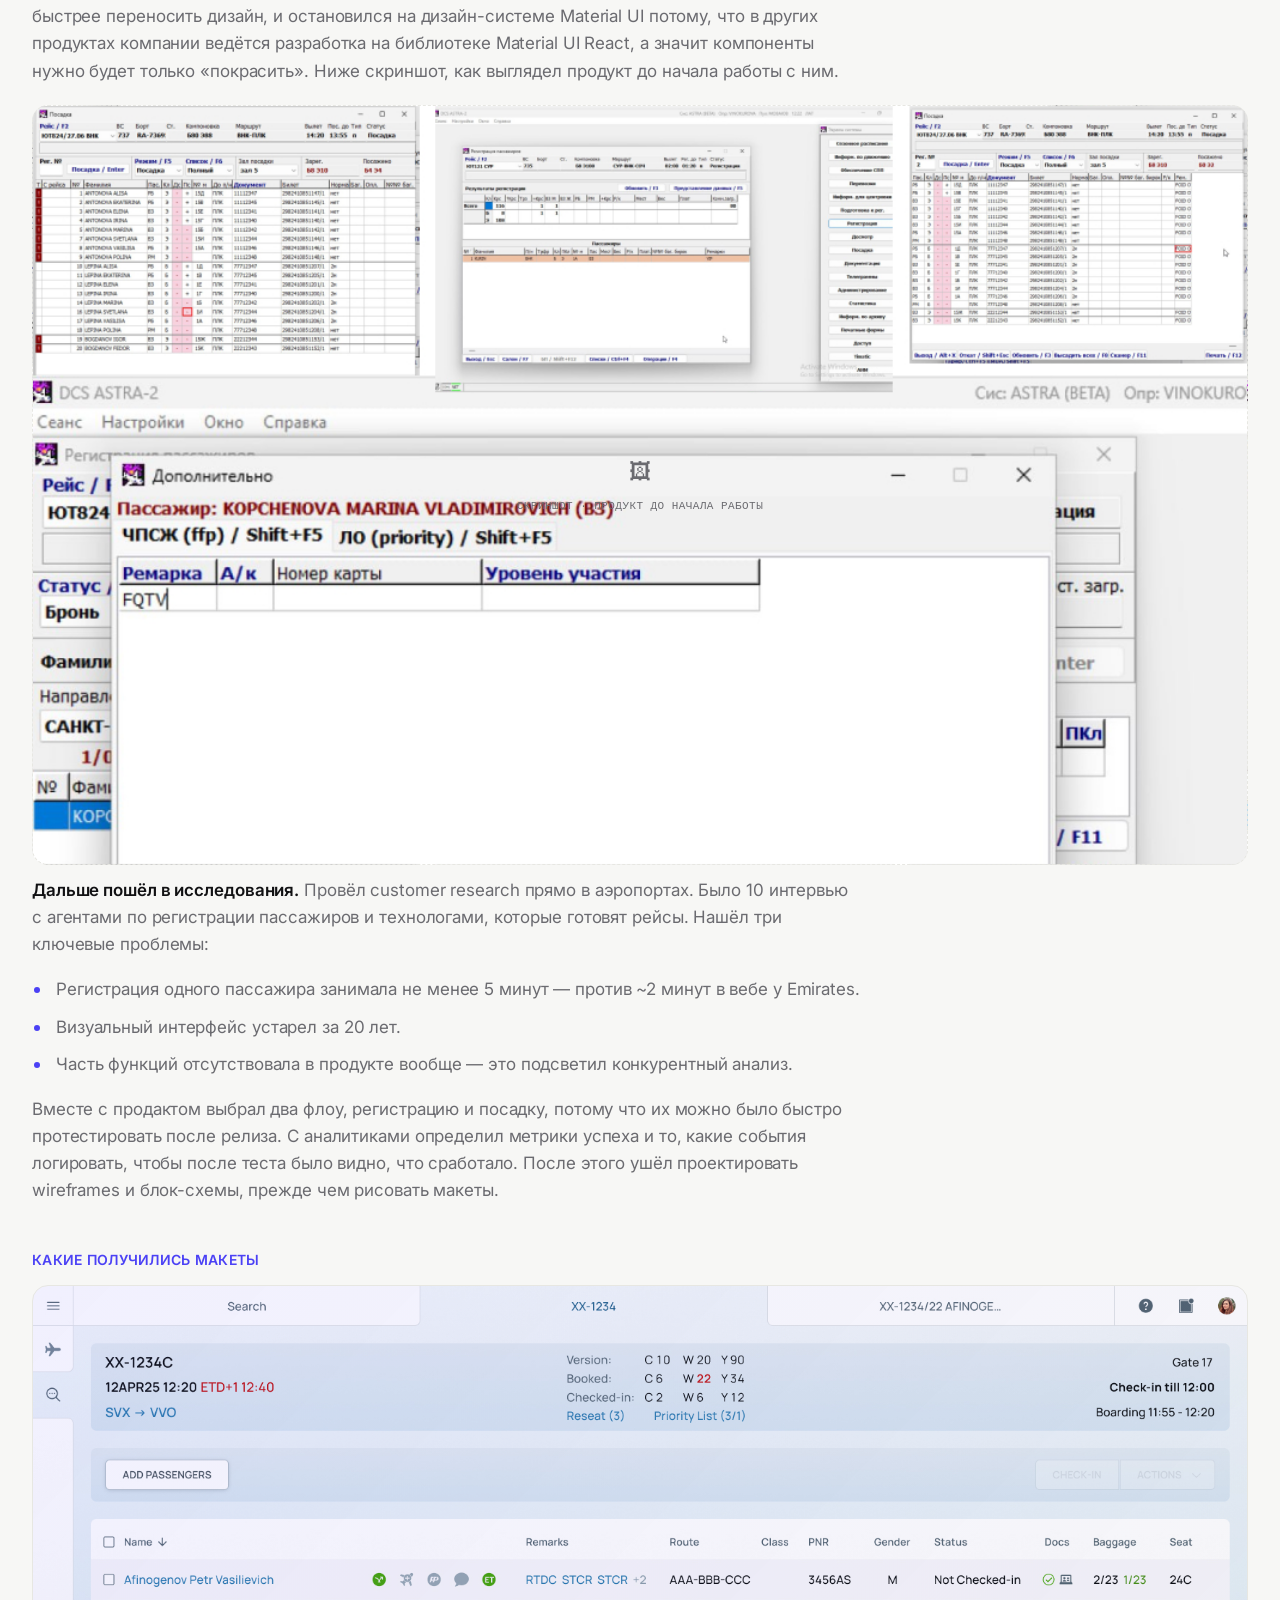
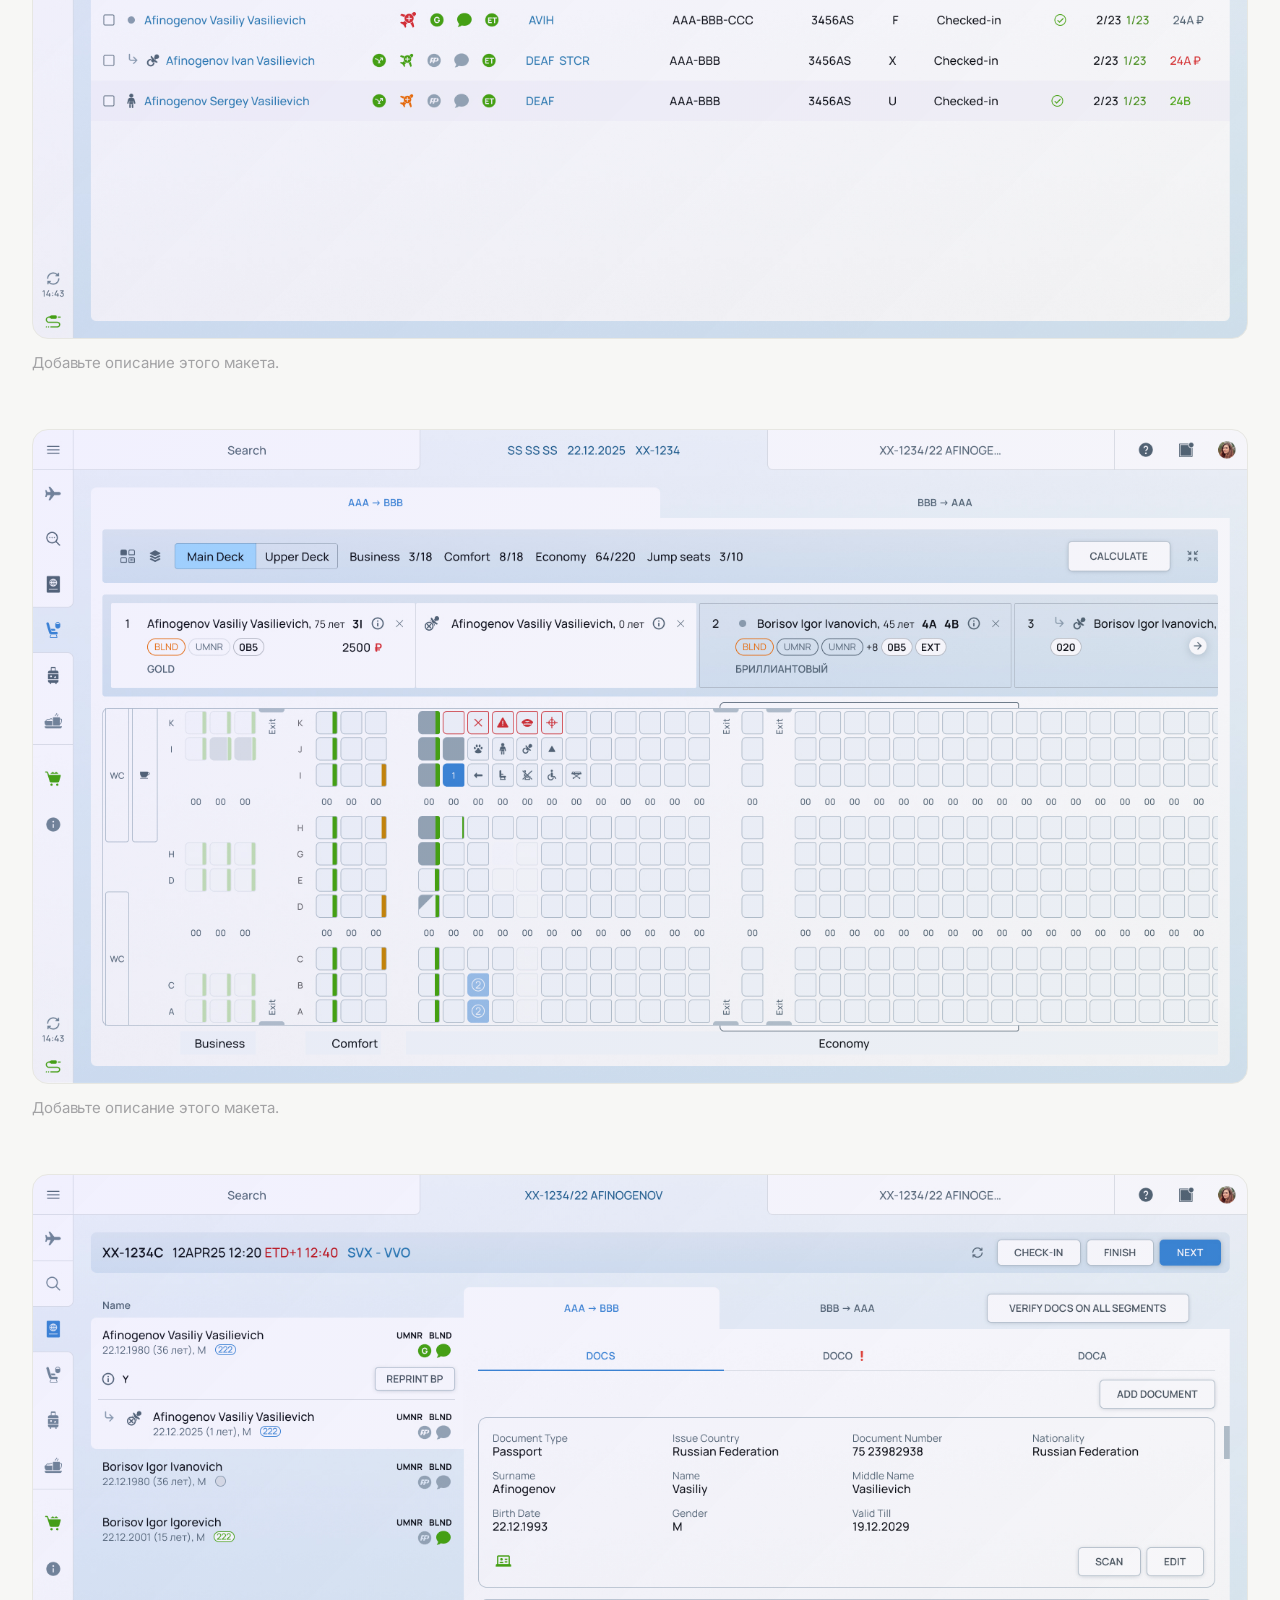
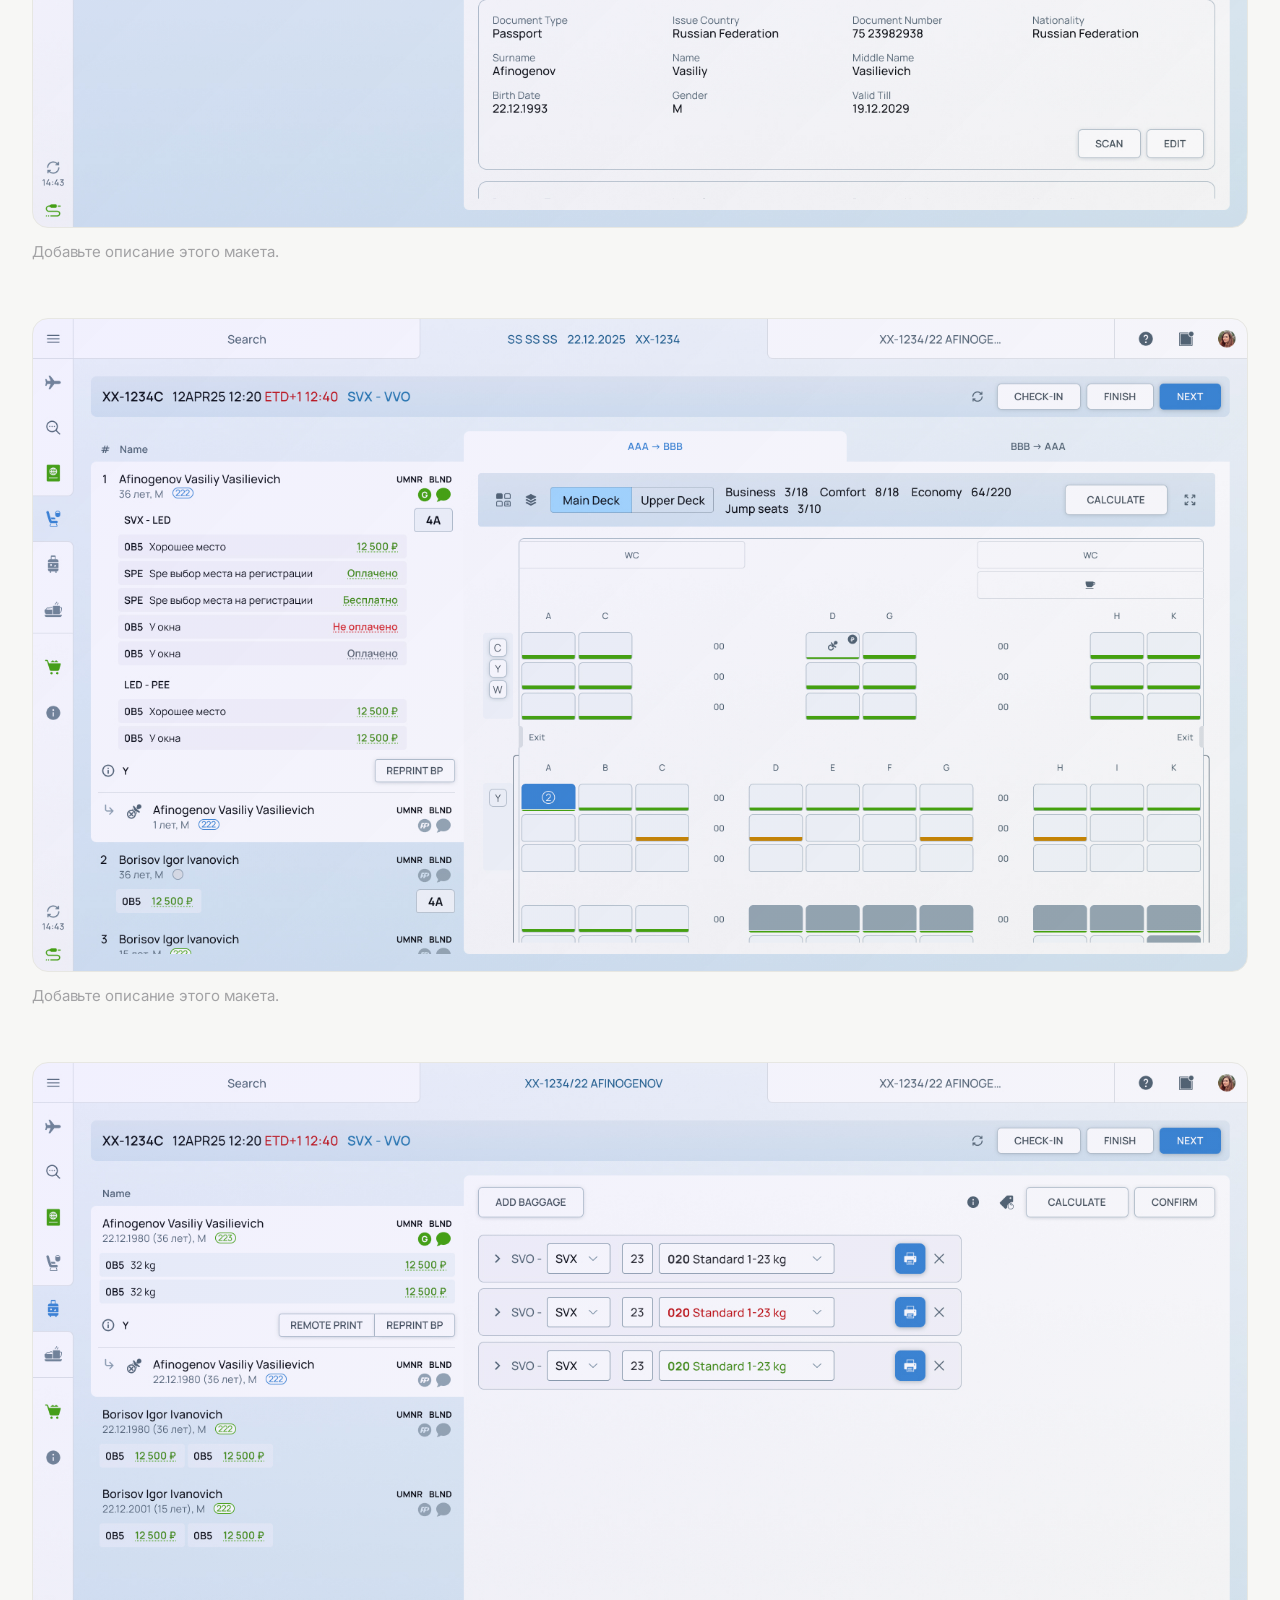
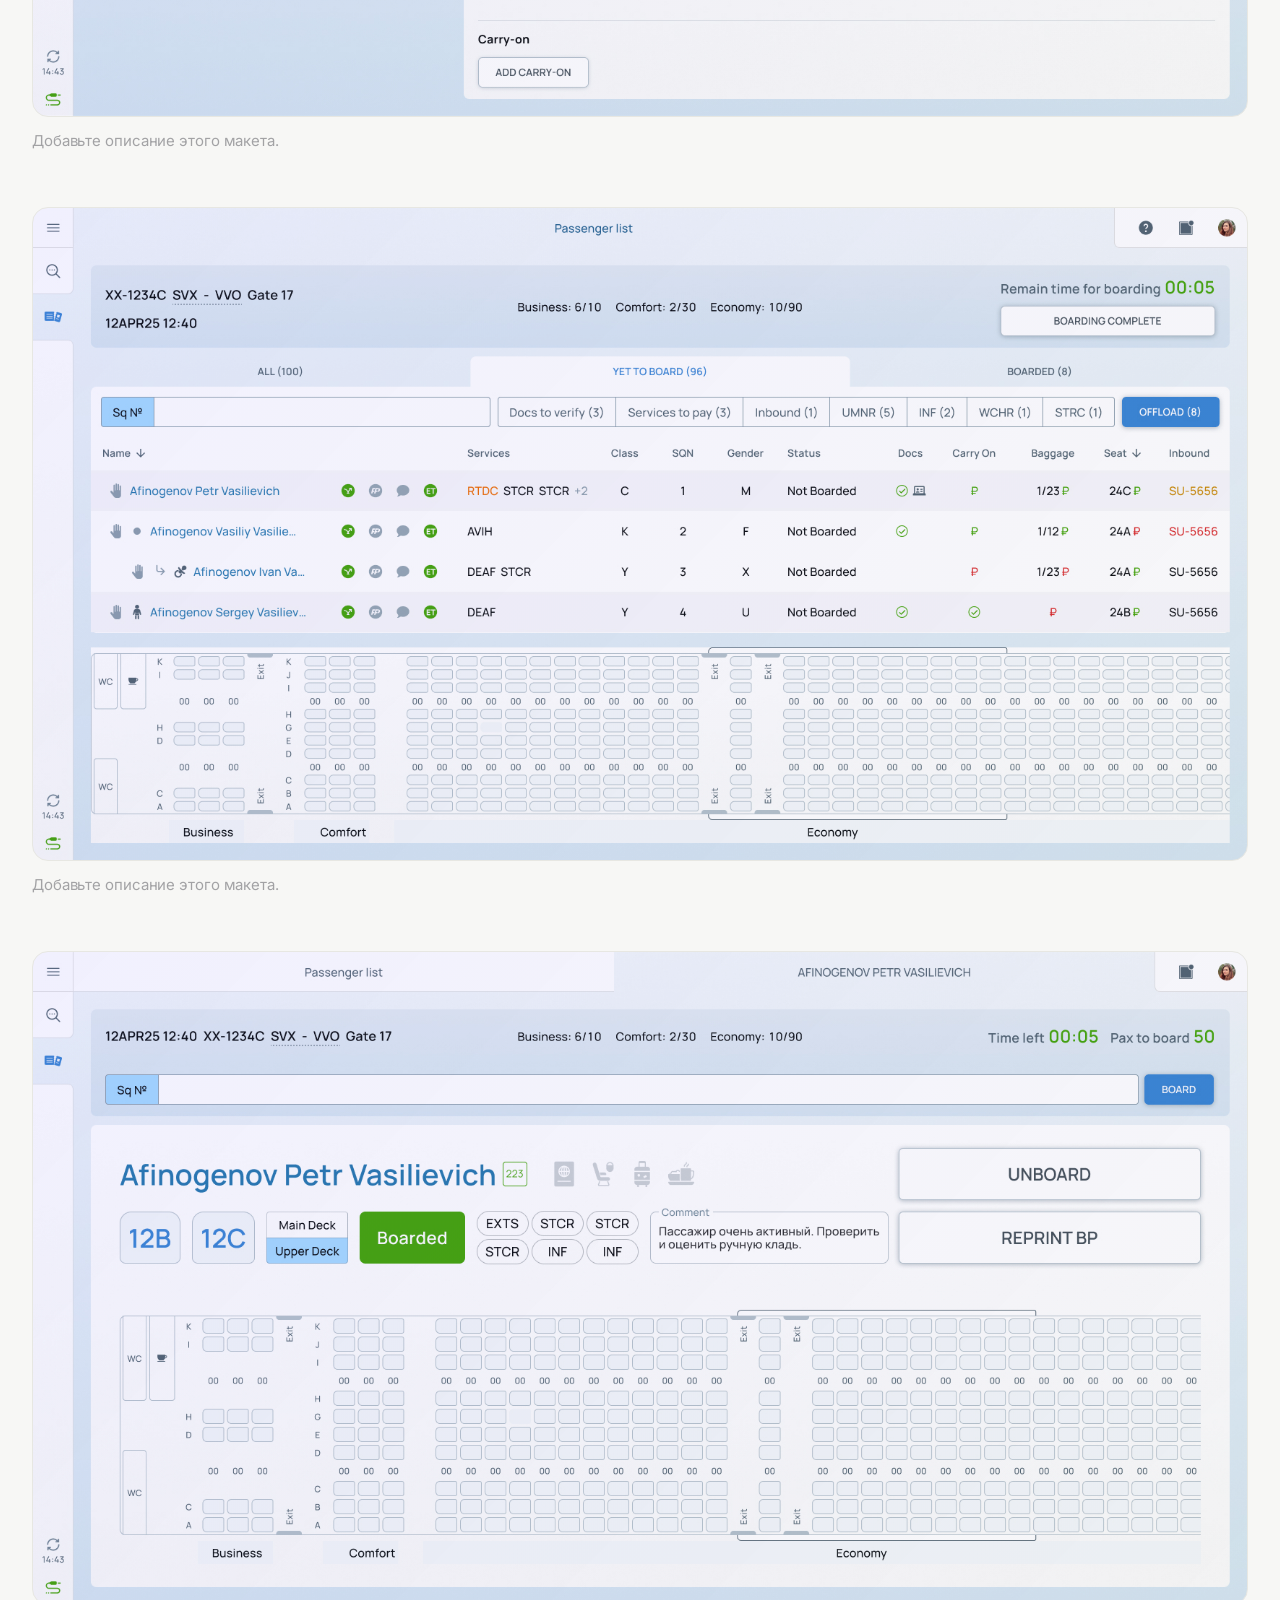
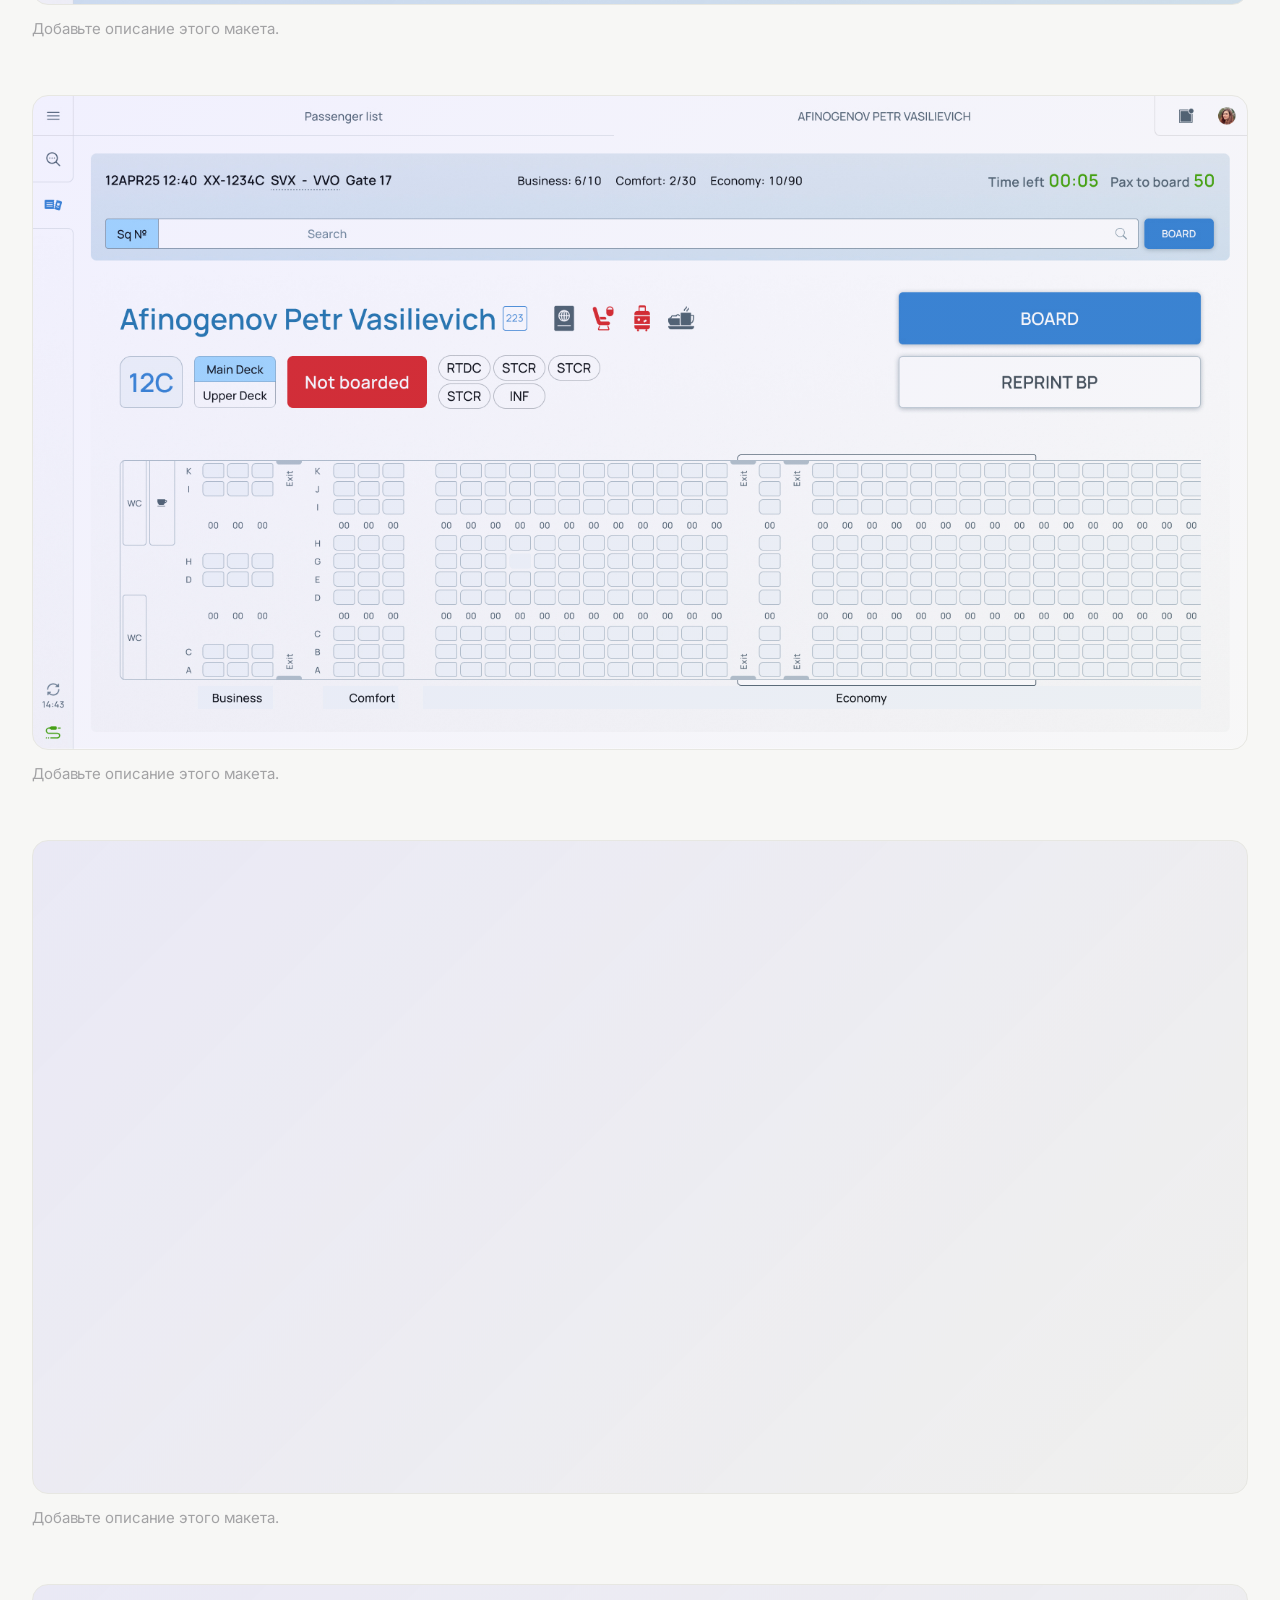
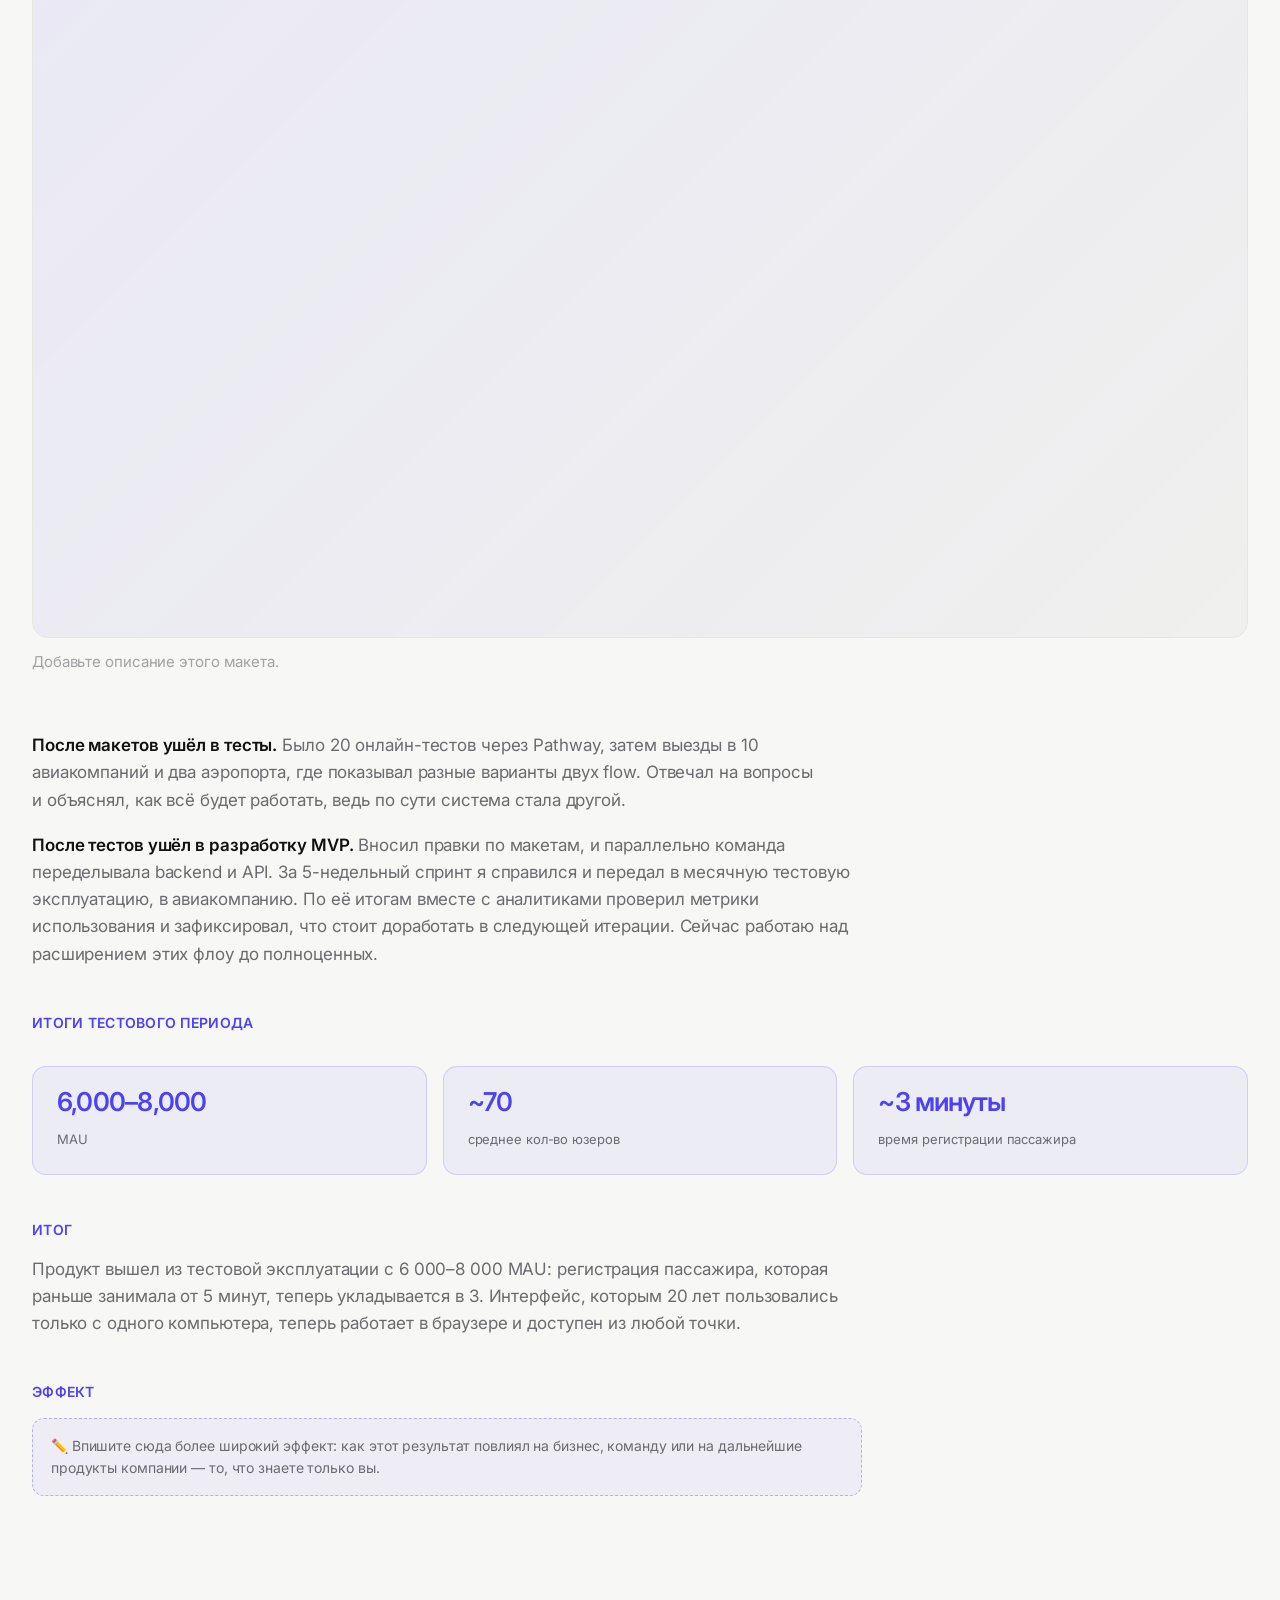
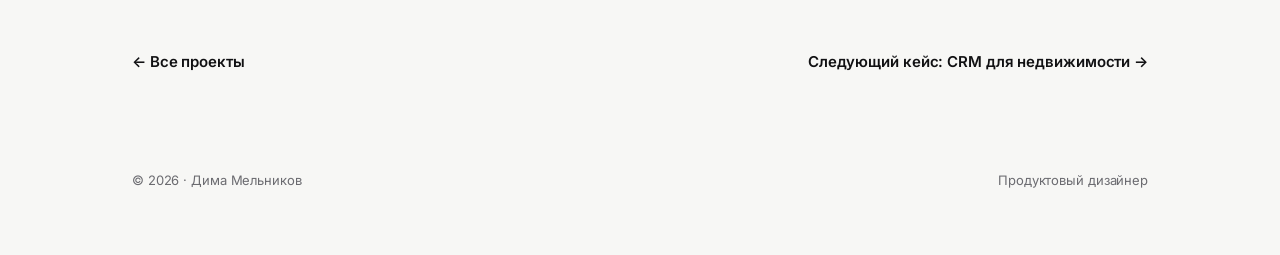
==== commit a1239a79: "Add files via upload" ====
--- a/case-avia.html
+++ b/case-avia.html
@@ -29,63 +29,87 @@
 </div>
 
 <section class="case-hero">
-  <div class="wrap">
+  <div class="wrap-wide">
     <a class="back-link" href="index.html" data-i18n="back_link">← Все проекты</a>
     <div class="case-meta"><span class="tag" data-i18n="tag1">Сирена-Трэвел</span><span class="tag" data-i18n="tag2">B2G · Авиация</span><span class="tag" data-i18n="tag3">2024</span></div>
     <h1 data-i18n="case_h1">Обновил CRM-систему для авиации, которая не обновлялась 20 лет</h1>
     <p class="role-line" data-i18n="role_line"><b>Роль:</b> дизайн полного цикла, от исследования до релиза. Метрики успеха определял вместе с продактом, инженерами и дата-сайентистами, продолжил вести продукт и после передачи в разработку.</p>
+    <p class="role-line" data-i18n="team_line"><b>Команда:</b> frontend, backend, product manager.</p>
   </div>
 </section>
 
 <section class="case-body">
-  <div class="wrap">
+  <div class="wrap-wide">
     <div class="cover" style="--cover: url('cover-1.jpg')"></div>
 
-    <p data-i18n="intro_p">Сирена-Трэвел — лидер дистрибуции авиационных услуг в России. Их CRM закрывает весь цикл подготовки рейса: от бронирования пассажира до регистрации и вылета, и её используют авиакомпании и аэропорты в разных странах СНГ — то есть решения приходилось проверять на устойчивость сразу на нескольких рынках, а не на одном.</p>
+    <p data-i18n="intro_p">Сирена-Трэвел — лидер дистрибуции авиационных услуг в&nbsp;России. Их CRM закрывает весь цикл подготовки рейса: от&nbsp;бронирования пассажира до&nbsp;регистрации и&nbsp;вылета, и&nbsp;её используют авиакомпании и&nbsp;аэропорты в&nbsp;разных странах СНГ — то&nbsp;есть решения приходилось проверять на&nbsp;устойчивость сразу на&nbsp;нескольких рынках, а&nbsp;не на&nbsp;одном.</p>
 
     <h2 data-i18n="h2_problem">Проблема</h2>
-    <p data-i18n="problem_p">Систему собрали 20 лет назад как desktop-приложение. Работать можно только с той машины, где оно установлено, удалённого доступа нет. Задача была не перерисовать интерфейс, а перенести продукт в веб и разобраться со всем, что накопилось за 20 лет эксплуатации.</p>
+    <p data-i18n="problem_p">Систему собрали 20 лет назад как desktop-приложение. Работать можно только с&nbsp;той машины, где оно установлено, удалённого доступа нет. Задача была не перерисовать интерфейс, а&nbsp;перенести продукт в&nbsp;веб и&nbsp;разобраться со&nbsp;всем, что&nbsp;накопилось за&nbsp;20 лет эксплуатации.</p>
 
     <h2 data-i18n="h2_what">Что я сделал</h2>
-    <p data-i18n="what_p1"><strong>Сначала пошёл к разработке, а не приступил к макетам.</strong> Обсудил с командой, как им будет быстрее переносить дизайн, и остановились на дизайн-системе Material UI потому, что в других продуктах компании ведётся разработка на библиотеке Material UI React, а значит компоненты нужно будет только «покрасить». Ниже скриншот, как выглядел продукт до начала работы с ним.</p>
+    <p data-i18n="what_p1"><strong>Сначала пошёл к&nbsp;разработке, а&nbsp;не&nbsp;приступил к&nbsp;макетам.</strong> Обсудил с&nbsp;командой, как им будет быстрее переносить дизайн, и&nbsp;остановился на&nbsp;дизайн-системе Material UI потому, что в&nbsp;других продуктах компании ведётся разработка на&nbsp;библиотеке Material UI React, а&nbsp;значит компоненты нужно будет только «покрасить». Ниже скриншот, как выглядел продукт до&nbsp;начала работы с&nbsp;ним.</p>
 
     <div class="shots">
       <div class="shot" style="--cover:url('before.jpg')"><span class="ic">🖼</span><span class="lbl" data-i18n="shot1_lbl">скриншот · продукт до начала работы</span></div>
     </div>
 
-    <p data-i18n="what_p2"><strong>Дальше пошёл в исследования.</strong> Провёл customer research прямо в аэропортах. Было 10 интервью с агентами по регистрации пассажиров и технологами, которые готовят рейсы. Нашёл три ключевые проблемы:</p>
+    <p data-i18n="what_p2"><strong>Дальше пошёл в&nbsp;исследования.</strong> Провёл customer research прямо в&nbsp;аэропортах. Было 10 интервью с&nbsp;агентами по&nbsp;регистрации пассажиров и&nbsp;технологами, которые готовят рейсы. Нашёл три ключевые проблемы:</p>
     <ul>
-      <li data-i18n="li1">Регистрация одного пассажира занимала не менее 5 минут — против ~2 минут в вебе у Emirates.</li>
-      <li data-i18n="li2">Визуальный интерфейс устарел за 20 лет.</li>
-      <li data-i18n="li3">Часть функций отсутствовала в продукте вообще — это подсветил конкурентный анализ.</li>
+      <li data-i18n="li1">Регистрация одного пассажира занимала не&nbsp;менее 5 минут — против ~2 минут в&nbsp;вебе у&nbsp;Emirates.</li>
+      <li data-i18n="li2">Визуальный интерфейс устарел за&nbsp;20 лет.</li>
+      <li data-i18n="li3">Часть функций отсутствовала в&nbsp;продукте вообще — это&nbsp;подсветил конкурентный анализ.</li>
     </ul>
 
-    <p data-i18n="what_p3">Вместе с продактом выбрали два флоу, регистрацию и посадку, потому что их можно было быстро протестировать после релиза. С аналитиками определили метрики успеха и то, какие события логировать, чтобы после теста было видно, что сработало. После этого ушёл проектировать wireframes и блок-схемы, прежде чем рисовать макеты.</p>
+    <p data-i18n="what_p3">Вместе с&nbsp;продактом выбрал два флоу, регистрацию и&nbsp;посадку, потому что их можно было быстро протестировать после релиза. С&nbsp;аналитиками определил метрики успеха и&nbsp;то, какие события логировать, чтобы после теста было видно, что&nbsp;сработало. После этого ушёл проектировать wireframes и&nbsp;блок-схемы, прежде чем&nbsp;рисовать макеты.</p>
 
     <h2 data-i18n="h2_mockups">Какие получились макеты</h2>
-    <div class="carousel" data-carousel>
-      <div class="carousel-viewport">
-        <div class="carousel-track">
-          <div class="carousel-slide"><div class="shot" style="--cover:url('mockup-1.jpg')"></div></div>
-          <div class="carousel-slide"><div class="shot" style="--cover:url('mockup-2.jpg')"></div></div>
-          <div class="carousel-slide"><div class="shot" style="--cover:url('mockup-3.jpg')"></div></div>
-          <div class="carousel-slide"><div class="shot" style="--cover:url('mockup-4.jpg')"></div></div>
-          <div class="carousel-slide"><div class="shot" style="--cover:url('mockup-5.jpg')"></div></div>
-          <div class="carousel-slide"><div class="shot" style="--cover:url('mockup-6.jpg')"></div></div>
-          <div class="carousel-slide"><div class="shot" style="--cover:url('mockup-7.jpg')"></div></div>
-          <div class="carousel-slide"><div class="shot" style="--cover:url('mockup-8.jpg')"></div></div>
-          <div class="carousel-slide"><div class="shot" style="--cover:url('mockup-9.jpg')"></div></div>
-          <div class="carousel-slide"><div class="shot" style="--cover:url('mockup-10.jpg')"></div></div>
-        </div>
-      </div>
-      <button type="button" class="carousel-btn prev" aria-label="Предыдущий макет">‹</button>
-      <button type="button" class="carousel-btn next" aria-label="Следующий макет">›</button>
-      <div class="carousel-counter"><span class="cur">1</span> / <span class="total">10</span></div>
-    </div>
-
-    <p data-i18n="what_p4"><strong>После макетов ушли в тесты.</strong> Было 20 онлайн-тестов через Pathway, затем выезды в 10 авиакомпаний и два аэропорта, где показывали разные варианты двух flow. Отвечали на вопросы и объясняли, как всё будет работать, ведь по сути система стала другой.</p>
-
-    <p data-i18n="what_p5"><strong>После тестов ушли в разработку MVP.</strong> Вносили правки по макетам, и параллельно команда переделывала backend и API. За 5-недельный спринт мы справились и передали в месячную тестовую эксплуатацию, в авиакомпанию. По её итогам вместе с аналитиками проверили метрики использования и зафиксировали, что стоит доработать в следующей итерации. Сейчас работаю над расширением этих флоу до полноценных.</p>
+    <div class="mockup-feed">
+      <div class="mockup-item">
+        <div class="cover" style="--cover:url('mockup-1.jpg')"></div>
+        <p class="mockup-caption" data-i18n="mockup1_caption"><em>Добавьте описание этого макета.</em></p>
+      </div>
+      <div class="mockup-item">
+        <div class="cover" style="--cover:url('mockup-2.jpg')"></div>
+        <p class="mockup-caption" data-i18n="mockup2_caption"><em>Добавьте описание этого макета.</em></p>
+      </div>
+      <div class="mockup-item">
+        <div class="cover" style="--cover:url('mockup-3.jpg')"></div>
+        <p class="mockup-caption" data-i18n="mockup3_caption"><em>Добавьте описание этого макета.</em></p>
+      </div>
+      <div class="mockup-item">
+        <div class="cover" style="--cover:url('mockup-4.jpg')"></div>
+        <p class="mockup-caption" data-i18n="mockup4_caption"><em>Добавьте описание этого макета.</em></p>
+      </div>
+      <div class="mockup-item">
+        <div class="cover" style="--cover:url('mockup-5.jpg')"></div>
+        <p class="mockup-caption" data-i18n="mockup5_caption"><em>Добавьте описание этого макета.</em></p>
+      </div>
+      <div class="mockup-item">
+        <div class="cover" style="--cover:url('mockup-6.jpg')"></div>
+        <p class="mockup-caption" data-i18n="mockup6_caption"><em>Добавьте описание этого макета.</em></p>
+      </div>
+      <div class="mockup-item">
+        <div class="cover" style="--cover:url('mockup-7.jpg')"></div>
+        <p class="mockup-caption" data-i18n="mockup7_caption"><em>Добавьте описание этого макета.</em></p>
+      </div>
+      <div class="mockup-item">
+        <div class="cover" style="--cover:url('mockup-8.jpg')"></div>
+        <p class="mockup-caption" data-i18n="mockup8_caption"><em>Добавьте описание этого макета.</em></p>
+      </div>
+      <div class="mockup-item">
+        <div class="cover" style="--cover:url('mockup-9.jpg')"></div>
+        <p class="mockup-caption" data-i18n="mockup9_caption"><em>Добавьте описание этого макета.</em></p>
+      </div>
+      <div class="mockup-item">
+        <div class="cover" style="--cover:url('mockup-10.jpg')"></div>
+        <p class="mockup-caption" data-i18n="mockup10_caption"><em>Добавьте описание этого макета.</em></p>
+      </div>
+    </div>
+
+    <p data-i18n="what_p4"><strong>После макетов ушёл в&nbsp;тесты.</strong> Было 20 онлайн-тестов через Pathway, затем выезды в&nbsp;10 авиакомпаний и&nbsp;два аэропорта, где показывал разные варианты двух flow. Отвечал на&nbsp;вопросы и&nbsp;объяснял, как всё будет работать, ведь по&nbsp;сути система стала другой.</p>
+
+    <p data-i18n="what_p5"><strong>После тестов ушёл в&nbsp;разработку MVP.</strong> Вносил правки по&nbsp;макетам, и&nbsp;параллельно команда переделывала backend и&nbsp;API. За 5-недельный спринт я справился и&nbsp;передал в&nbsp;месячную тестовую эксплуатацию, в&nbsp;авиакомпанию. По её итогам вместе с&nbsp;аналитиками проверил метрики использования и&nbsp;зафиксировал, что&nbsp;стоит доработать в&nbsp;следующей итерации. Сейчас работаю над расширением этих флоу до&nbsp;полноценных.</p>
 
     <h2 data-i18n="h2_result">Итоги тестового периода</h2>
     <div class="result">
@@ -93,6 +117,12 @@
       <div class="kpi"><b data-i18n="kpi2_b">~70</b><span data-i18n="kpi2_span">среднее кол-во юзеров</span></div>
       <div class="kpi"><b data-i18n="kpi3_b">~3 минуты</b><span data-i18n="kpi3_span">время регистрации пассажира</span></div>
     </div>
+
+    <h2 data-i18n="h2_outcome">Итог</h2>
+    <p data-i18n="outcome_p">Продукт вышел из&nbsp;тестовой эксплуатации с&nbsp;6 000–8 000 MAU: регистрация пассажира, которая раньше занимала от&nbsp;5 минут, теперь укладывается в&nbsp;3. Интерфейс, которым 20 лет пользовались только с&nbsp;одного компьютера, теперь работает в&nbsp;браузере и&nbsp;доступен из&nbsp;любой точки.</p>
+
+    <h2 data-i18n="h2_impact">Эффект</h2>
+    <p class="todo-note" data-i18n="impact_p">✏️ Впишите сюда более широкий эффект: как этот результат повлиял на&nbsp;бизнес, команду или на&nbsp;дальнейшие продукты компании — то, что знаете только вы.</p>
   </div>
 </section>
 
@@ -127,20 +157,31 @@
   tag3: {ru:"2024", en:"2024"},
   case_h1: {ru:"Обновил CRM-систему для авиации, которая не обновлялась 20 лет", en:"Modernized an aviation CRM system that hadn't been updated in 20 years"},
   role_line: {ru:'<b>Роль:</b> дизайн полного цикла, от исследования до релиза. Метрики успеха определял вместе с продактом, инженерами и дата-сайентистами, продолжил вести продукт и после передачи в разработку.', en:"<b>Role:</b> end-to-end design, from research to release. Defined success metrics together with the product manager, engineers, and data scientists, and kept working with the product after it was handed off to development."},
-  intro_p: {ru:"Сирена-Трэвел — лидер дистрибуции авиационных услуг в России. Их CRM закрывает весь цикл подготовки рейса: от бронирования пассажира до регистрации и вылета, и её используют авиакомпании и аэропорты в разных странах СНГ — то есть решения приходилось проверять на устойчивость сразу на нескольких рынках, а не на одном.", en:"Sirena-Travel is a leading distributor of aviation services in Russia. Their CRM covers the entire flight preparation cycle, from passenger booking to check-in and departure, and it's used by airlines and airports across several CIS countries, so decisions had to hold up across multiple markets, not just one."},
+  team_line: {ru:'<b>Команда:</b> frontend, backend, product manager.', en:"<b>Team:</b> frontend, backend, product manager."},
+  intro_p: {ru:"Сирена-Трэвел — лидер дистрибуции авиационных услуг в&nbsp;России. Их CRM закрывает весь цикл подготовки рейса: от&nbsp;бронирования пассажира до&nbsp;регистрации и&nbsp;вылета, и&nbsp;её используют авиакомпании и&nbsp;аэропорты в&nbsp;разных странах СНГ — то&nbsp;есть решения приходилось проверять на&nbsp;устойчивость сразу на&nbsp;нескольких рынках, а&nbsp;не на&nbsp;одном.", en:"Sirena-Travel is a leading distributor of aviation services in Russia. Their CRM covers the entire flight preparation cycle, from passenger booking to check-in and departure, and it's used by airlines and airports across several CIS countries, so decisions had to hold up across multiple markets, not just one."},
   h2_problem: {ru:"Проблема", en:"The problem"},
-  problem_p: {ru:"Систему собрали 20 лет назад как desktop-приложение. Работать можно только с той машины, где оно установлено, удалённого доступа нет. Задача была не перерисовать интерфейс, а перенести продукт в веб и разобраться со всем, что накопилось за 20 лет эксплуатации.", en:"The system was built 20 years ago as a desktop application. It only runs on the machine it's installed on, with no remote access. The task wasn't to redraw the interface, it was to move the product to the web and work through everything that had piled up over 20 years of use."},
+  problem_p: {ru:"Систему собрали 20 лет назад как desktop-приложение. Работать можно только с&nbsp;той машины, где оно установлено, удалённого доступа нет. Задача была не перерисовать интерфейс, а&nbsp;перенести продукт в&nbsp;веб и&nbsp;разобраться со&nbsp;всем, что&nbsp;накопилось за&nbsp;20 лет эксплуатации.", en:"The system was built 20 years ago as a desktop application. It only runs on the machine it's installed on, with no remote access. The task wasn't to redraw the interface, it was to move the product to the web and work through everything that had piled up over 20 years of use."},
   h2_what: {ru:"Что я сделал", en:"What I did"},
-  what_p1: {ru:'<strong>Сначала пошёл к разработке, а не приступил к макетам.</strong> Обсудил с командой, как им будет быстрее переносить дизайн, и остановились на дизайн-системе Material UI потому, что в других продуктах компании ведётся разработка на библиотеке Material UI React, а значит компоненты нужно будет только «покрасить». Ниже скриншот, как выглядел продукт до начала работы с ним.', en:"<strong>Started with engineering, not with mockups.</strong> Discussed with the team how they could ship the design fastest, and we settled on the Material UI design system, since other products at the company were already built on the Material UI React library, meaning the components would just need to be \u201cre-skinned.\u201d Below is a screenshot of what the product looked like before I started working on it."},
+  what_p1: {ru:'<strong>Сначала пошёл к&nbsp;разработке, а&nbsp;не&nbsp;приступил к&nbsp;макетам.</strong> Обсудил с&nbsp;командой, как им будет быстрее переносить дизайн, и&nbsp;остановился на&nbsp;дизайн-системе Material UI потому, что в&nbsp;других продуктах компании ведётся разработка на&nbsp;библиотеке Material UI React, а&nbsp;значит компоненты нужно будет только «покрасить». Ниже скриншот, как выглядел продукт до&nbsp;начала работы с&nbsp;ним.', en:"<strong>Started with engineering, not with mockups.</strong> Discussed with the team how they could ship the design fastest, and I settled on the Material UI design system, since other products at the company were already built on the Material UI React library, meaning the components would just need to be \u201cre-skinned.\u201d Below is a screenshot of what the product looked like before I started working on it."},
   shot1_lbl: {ru:"скриншот · продукт до начала работы", en:"screenshot · the product before the redesign"},
-  what_p2: {ru:'<strong>Дальше пошёл в исследования.</strong> Провёл customer research прямо в аэропортах. Было 10 интервью с агентами по регистрации пассажиров и технологами, которые готовят рейсы. Нашёл три ключевые проблемы:', en:"<strong>Next came research.</strong> Ran customer research right at the airports: 10 interviews with passenger check-in agents and the technologists who prepare flights. Found three key problems:"},
-  li1: {ru:"Регистрация одного пассажира занимала не менее 5 минут — против ~2 минут в вебе у Emirates.", en:"Checking in a single passenger took at least 5 minutes, versus about 2 minutes in Emirates' web check-in."},
-  li2: {ru:"Визуальный интерфейс устарел за 20 лет.", en:"The visual interface hadn't changed in 20 years."},
-  li3: {ru:"Часть функций отсутствовала в продукте вообще — это подсветил конкурентный анализ.", en:"Some features were missing from the product entirely — competitive analysis brought that to light."},
-  what_p3: {ru:"Вместе с продактом выбрали два флоу, регистрацию и посадку, потому что их можно было быстро протестировать после релиза. С аналитиками определили метрики успеха и то, какие события логировать, чтобы после теста было видно, что сработало. После этого ушёл проектировать wireframes и блок-схемы, прежде чем рисовать макеты.", en:"Together with the product manager, we picked two flows, check-in and boarding, because they could be tested quickly after release. Worked with analysts to define success metrics and what events to log, so it would be clear after testing what worked. Then I moved on to wireframes and flowcharts before drawing any mockups."},
+  what_p2: {ru:'<strong>Дальше пошёл в&nbsp;исследования.</strong> Провёл customer research прямо в&nbsp;аэропортах. Было 10 интервью с&nbsp;агентами по&nbsp;регистрации пассажиров и&nbsp;технологами, которые готовят рейсы. Нашёл три ключевые проблемы:', en:"<strong>Next came research.</strong> Ran customer research right at the airports: 10 interviews with passenger check-in agents and the technologists who prepare flights. Found three key problems:"},
+  li1: {ru:"Регистрация одного пассажира занимала не&nbsp;менее 5 минут — против ~2 минут в&nbsp;вебе у&nbsp;Emirates.", en:"Checking in a single passenger took at least 5 minutes, versus about 2 minutes in Emirates' web check-in."},
+  li2: {ru:"Визуальный интерфейс устарел за&nbsp;20 лет.", en:"The visual interface hadn't changed in 20 years."},
+  li3: {ru:"Часть функций отсутствовала в&nbsp;продукте вообще — это&nbsp;подсветил конкурентный анализ.", en:"Some features were missing from the product entirely — competitive analysis brought that to light."},
+  what_p3: {ru:"Вместе с&nbsp;продактом выбрал два флоу, регистрацию и&nbsp;посадку, потому что их можно было быстро протестировать после релиза. С&nbsp;аналитиками определил метрики успеха и&nbsp;то, какие события логировать, чтобы после теста было видно, что&nbsp;сработало. После этого ушёл проектировать wireframes и&nbsp;блок-схемы, прежде чем&nbsp;рисовать макеты.", en:"Together with the product manager, I picked two flows, check-in and boarding, because they could be tested quickly after release. Worked with analysts to define success metrics and what events to log, so it would be clear after testing what worked. Then I moved on to wireframes and flowcharts before drawing any mockups."},
   h2_mockups: {ru:"Какие получились макеты", en:"How the mockups turned out"},
-  what_p4: {ru:"<strong>После макетов ушли в тесты.</strong> Было 20 онлайн-тестов через Pathway, затем выезды в 10 авиакомпаний и два аэропорта, где показывали разные варианты двух flow. Отвечали на вопросы и объясняли, как всё будет работать, ведь по сути система стала другой.", en:"<strong>After the mockups, we moved into testing.</strong> 20 online tests through Pathway, then site visits to 10 airlines and two airports, showing different variants of the two flows. We answered questions and explained how everything would work, since the system had essentially become a different one."},
-  what_p5: {ru:"<strong>После тестов ушли в разработку MVP.</strong> Вносили правки по макетам, и параллельно команда переделывала backend и API. За 5-недельный спринт мы справились и передали в месячную тестовую эксплуатацию, в авиакомпанию. По её итогам вместе с аналитиками проверили метрики использования и зафиксировали, что стоит доработать в следующей итерации. Сейчас работаю над расширением этих флоу до полноценных.", en:"<strong>After testing, we moved into MVP development.</strong> We adjusted the mockups while the team rebuilt the backend and API in parallel. We shipped it in a 5-week sprint and handed it off for a month-long test run at an airline. Afterwards, we reviewed usage metrics with the analysts and logged what to improve in the next iteration. I'm currently working on expanding these flows into full-fledged ones."},
+  mockup1_caption: {ru:"<em>Добавьте описание этого макета.</em>", en:"<em>Add a caption for this mockup.</em>"},
+  mockup2_caption: {ru:"<em>Добавьте описание этого макета.</em>", en:"<em>Add a caption for this mockup.</em>"},
+  mockup3_caption: {ru:"<em>Добавьте описание этого макета.</em>", en:"<em>Add a caption for this mockup.</em>"},
+  mockup4_caption: {ru:"<em>Добавьте описание этого макета.</em>", en:"<em>Add a caption for this mockup.</em>"},
+  mockup5_caption: {ru:"<em>Добавьте описание этого макета.</em>", en:"<em>Add a caption for this mockup.</em>"},
+  mockup6_caption: {ru:"<em>Добавьте описание этого макета.</em>", en:"<em>Add a caption for this mockup.</em>"},
+  mockup7_caption: {ru:"<em>Добавьте описание этого макета.</em>", en:"<em>Add a caption for this mockup.</em>"},
+  mockup8_caption: {ru:"<em>Добавьте описание этого макета.</em>", en:"<em>Add a caption for this mockup.</em>"},
+  mockup9_caption: {ru:"<em>Добавьте описание этого макета.</em>", en:"<em>Add a caption for this mockup.</em>"},
+  mockup10_caption: {ru:"<em>Добавьте описание этого макета.</em>", en:"<em>Add a caption for this mockup.</em>"},
+  what_p4: {ru:"<strong>После макетов ушёл в&nbsp;тесты.</strong> Было 20 онлайн-тестов через Pathway, затем выезды в&nbsp;10 авиакомпаний и&nbsp;два аэропорта, где показывал разные варианты двух flow. Отвечал на&nbsp;вопросы и&nbsp;объяснял, как всё будет работать, ведь по&nbsp;сути система стала другой.", en:"<strong>After the mockups, I moved into testing.</strong> 20 online tests through Pathway, then site visits to 10 airlines and two airports, showing different variants of the two flows. I answered questions and explained how everything would work, since the system had essentially become a different one."},
+  what_p5: {ru:"<strong>После тестов ушёл в&nbsp;разработку MVP.</strong> Вносил правки по&nbsp;макетам, и&nbsp;параллельно команда переделывала backend и&nbsp;API. За 5-недельный спринт я справился и&nbsp;передал в&nbsp;месячную тестовую эксплуатацию, в&nbsp;авиакомпанию. По её итогам вместе с&nbsp;аналитиками проверил метрики использования и&nbsp;зафиксировал, что&nbsp;стоит доработать в&nbsp;следующей итерации. Сейчас работаю над расширением этих флоу до&nbsp;полноценных.", en:"<strong>After testing, I moved into MVP development.</strong> I adjusted the mockups while the team rebuilt the backend and API in parallel. I shipped it in a 5-week sprint and handed it off for a month-long test run at an airline. Afterwards, I reviewed usage metrics with the analysts and logged what to improve in the next iteration. I'm currently working on expanding these flows into full-fledged ones."},
   h2_result: {ru:"Итоги тестового периода", en:"Results of the test period"},
   kpi1_b: {ru:"6,000–8,000", en:"6,000–8,000"},
   kpi1_span: {ru:"MAU", en:"MAU"},
@@ -148,34 +189,14 @@
   kpi2_span: {ru:"среднее кол-во юзеров", en:"average number of users"},
   kpi3_b: {ru:"~3 минуты", en:"~3 minutes"},
   kpi3_span: {ru:"время регистрации пассажира", en:"passenger check-in time"},
+  h2_outcome: {ru:"Итог", en:"Outcome"},
+  outcome_p: {ru:"Продукт вышел из&nbsp;тестовой эксплуатации с&nbsp;6 000–8 000 MAU: регистрация пассажира, которая раньше занимала от&nbsp;5 минут, теперь укладывается в&nbsp;3. Интерфейс, которым 20 лет пользовались только с&nbsp;одного компьютера, теперь работает в&nbsp;браузере и&nbsp;доступен из&nbsp;любой точки.", en:"The product came out of the test run with 6,000–8,000 MAU: passenger check-in that used to take at least 5 minutes now takes about 3. An interface that had only run on a single desktop machine for 20 years now works in the browser and is accessible from anywhere."},
+  h2_impact: {ru:"Эффект", en:"Impact"},
+  impact_p: {ru:"✏️ Впишите сюда более широкий эффект: как этот результат повлиял на&nbsp;бизнес, команду или на&nbsp;дальнейшие продукты компании — то, что знаете только вы.", en:"✏️ Add here: how this result impacted the business, the team, or later products at the company — details only you know."},
   casenav_next: {ru:"Следующий кейс: CRM для недвижимости →", en:"Next case: Real estate CRM →"},
   footer_role: {ru:"Продуктовый дизайнер", en:"Product designer"}
 };
 </script>
 <script src="i18n.js"></script>
-<script>
-document.querySelectorAll('[data-carousel]').forEach(function(root){
-  var track = root.querySelector('.carousel-track');
-  var slides = root.querySelectorAll('.carousel-slide');
-  var curEl = root.querySelector('.carousel-counter .cur');
-  var totalEl = root.querySelector('.carousel-counter .total');
-  var i = 0;
-  if(totalEl) totalEl.textContent = slides.length;
-
-  function render(){
-    track.style.transform = 'translateX(-' + (i * 100) + '%)';
-    if(curEl) curEl.textContent = i + 1;
-  }
-  root.querySelector('.carousel-btn.prev').addEventListener('click', function(){
-    i = (i - 1 + slides.length) % slides.length;
-    render();
-  });
-  root.querySelector('.carousel-btn.next').addEventListener('click', function(){
-    i = (i + 1) % slides.length;
-    render();
-  });
-  render();
-});
-</script>
 </body>
 </html>
--- a/styles.css
+++ b/styles.css
@@ -135,6 +135,9 @@
   transition:color .2s;}
 .back-link:hover{color:var(--accent)}
 
+/* Кейсы: широкий контейнер (картинки, до 1300px) и узкая колонка текста (830px) внутри него */
+.wrap-wide{max-width:1300px;margin:0 auto;padding:0 32px}
+
 .case-hero{padding:56px 0 0}
 .case-hero .case-meta{display:flex;gap:10px;align-items:center;flex-wrap:wrap;
   font-size:13px;font-weight:500;color:var(--ink-soft);margin-bottom:20px;}
@@ -142,16 +145,17 @@
   color:var(--ink);font-size:12px;}
 .case-hero h1{font-size:clamp(32px,4.4vw,52px);font-weight:600;line-height:1.1;
   letter-spacing:-.025em;margin-bottom:20px;}
-.case-hero .role-line{font-size:15px;color:var(--ink-soft);margin-bottom:40px}
+.case-hero .role-line{font-size:15px;color:var(--ink-soft);max-width:830px;margin-bottom:10px}
+.case-hero .role-line:last-of-type{margin-bottom:40px}
 .case-hero .role-line b{color:var(--ink);font-weight:600}
 
 .case-body{padding-top:0}
 .case-body .cover{margin:8px 0 48px}
-.case-body p{color:var(--ink-soft);margin-bottom:18px}
+.case-body p{color:var(--ink-soft);max-width:830px;margin-bottom:18px}
 .case-body p strong{color:var(--ink);font-weight:600}
 .case-body h2{font-size:14px;font-weight:600;letter-spacing:.02em;
   text-transform:uppercase;color:var(--accent);margin:44px 0 14px;}
-.case-body ul{list-style:none;margin:0 0 18px;}
+.case-body ul{list-style:none;margin:0 0 18px;max-width:830px}
 .case-body li{color:var(--ink-soft);padding-left:24px;position:relative;margin-bottom:10px}
 .case-body li::before{content:"";position:absolute;left:2px;top:11px;
   width:6px;height:6px;border-radius:50%;background:var(--accent)}
@@ -174,24 +178,16 @@
 .shot .lbl{font-family:var(--mono);font-size:11px;letter-spacing:.04em;
   text-transform:uppercase;color:var(--ink-soft);}
 
-/* Карусель макетов — переключение стрелками, один макет на экран */
-.carousel{position:relative;margin:8px 0 40px;}
-.carousel-viewport{overflow:hidden;border-radius:16px;}
-.carousel-track{display:flex;transition:transform .35s ease;}
-.carousel-slide{flex:0 0 100%;}
-.carousel-slide .shot{aspect-ratio:1680/904;margin:0;border-radius:0;border:1.5px dashed var(--line);}
-.carousel-btn{position:absolute;top:50%;transform:translateY(-50%);
-  width:40px;height:40px;border-radius:50%;border:1px solid var(--line);
-  background:var(--paper);color:var(--ink);font-size:20px;line-height:1;
-  cursor:pointer;display:flex;align-items:center;justify-content:center;
-  transition:border-color .2s,color .2s,background .2s;}
-.carousel-btn:hover{border-color:var(--accent);color:var(--accent)}
-.carousel-btn.prev{left:12px}
-.carousel-btn.next{right:12px}
-.carousel-counter{position:absolute;right:14px;bottom:14px;
-  font-family:var(--mono);font-size:11px;letter-spacing:.04em;
-  color:var(--ink-soft);background:rgba(247,247,245,.9);
-  border:1px solid var(--line);border-radius:100px;padding:4px 10px;}
+/* Лента макетов — картинка + подпись-описание под каждой, друг под другом */
+.mockup-feed{display:flex;flex-direction:column;gap:36px;margin:8px 0 40px;}
+.mockup-item .cover{aspect-ratio:1680/904;margin:0 0 12px;}
+.mockup-caption{color:var(--ink-soft);font-size:15px;max-width:830px;}
+.mockup-caption em{font-style:normal;color:var(--ink-soft);opacity:.6}
+
+/* Плейсхолдер-заметка для полей, которые может заполнить только автор */
+.todo-note{border:1.5px dashed rgba(75,65,245,.35);background:rgba(75,65,245,.05);
+  border-radius:12px;padding:16px 18px;color:var(--accent);font-size:14px;
+  max-width:830px;}
 
 .case-nav{padding:48px 0;display:flex;
   justify-content:space-between;align-items:center;flex-wrap:wrap;gap:16px;}
@@ -201,6 +197,7 @@
 
 @media (max-width:700px){
   .wrap{padding:0 20px}
+  .wrap-wide{padding:0 20px}
   section{padding:60px 0}
   nav a{margin-left:14px}
   .result .kpi{min-width:calc(50% - 8px)}
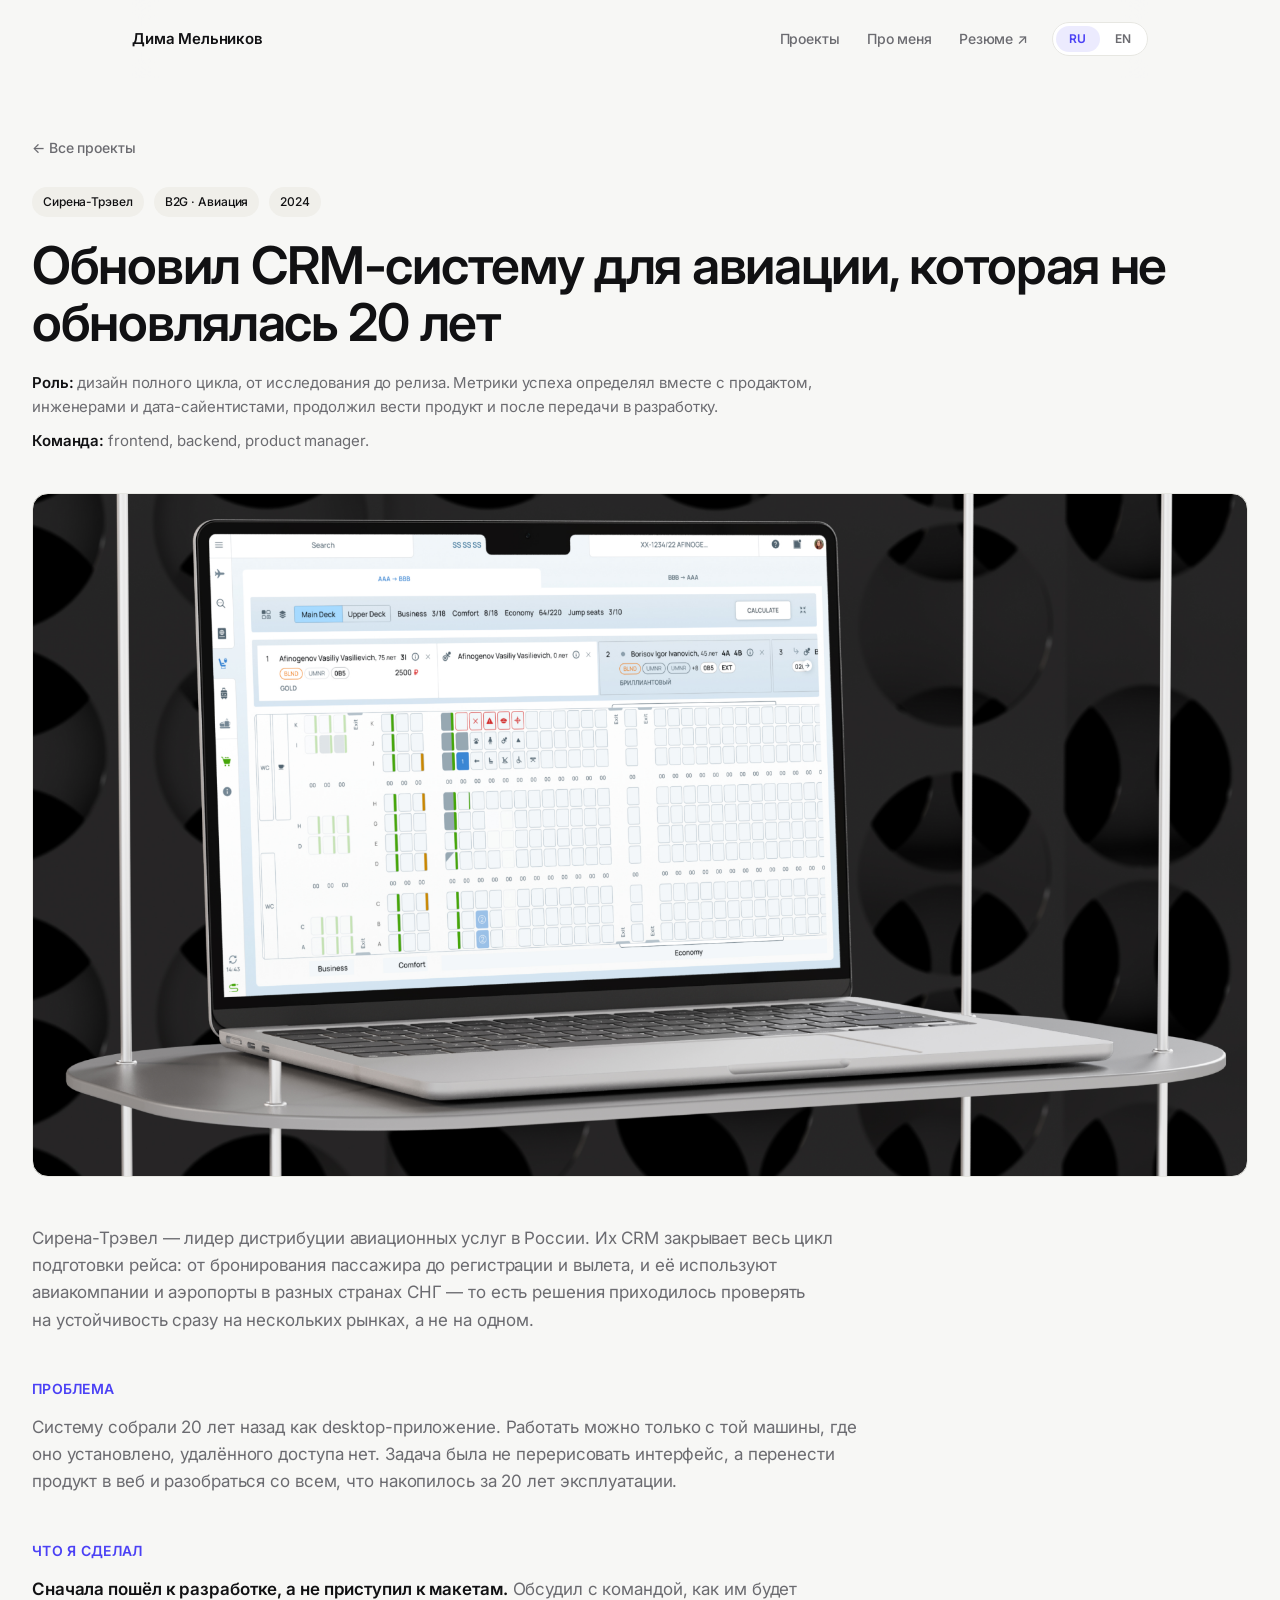
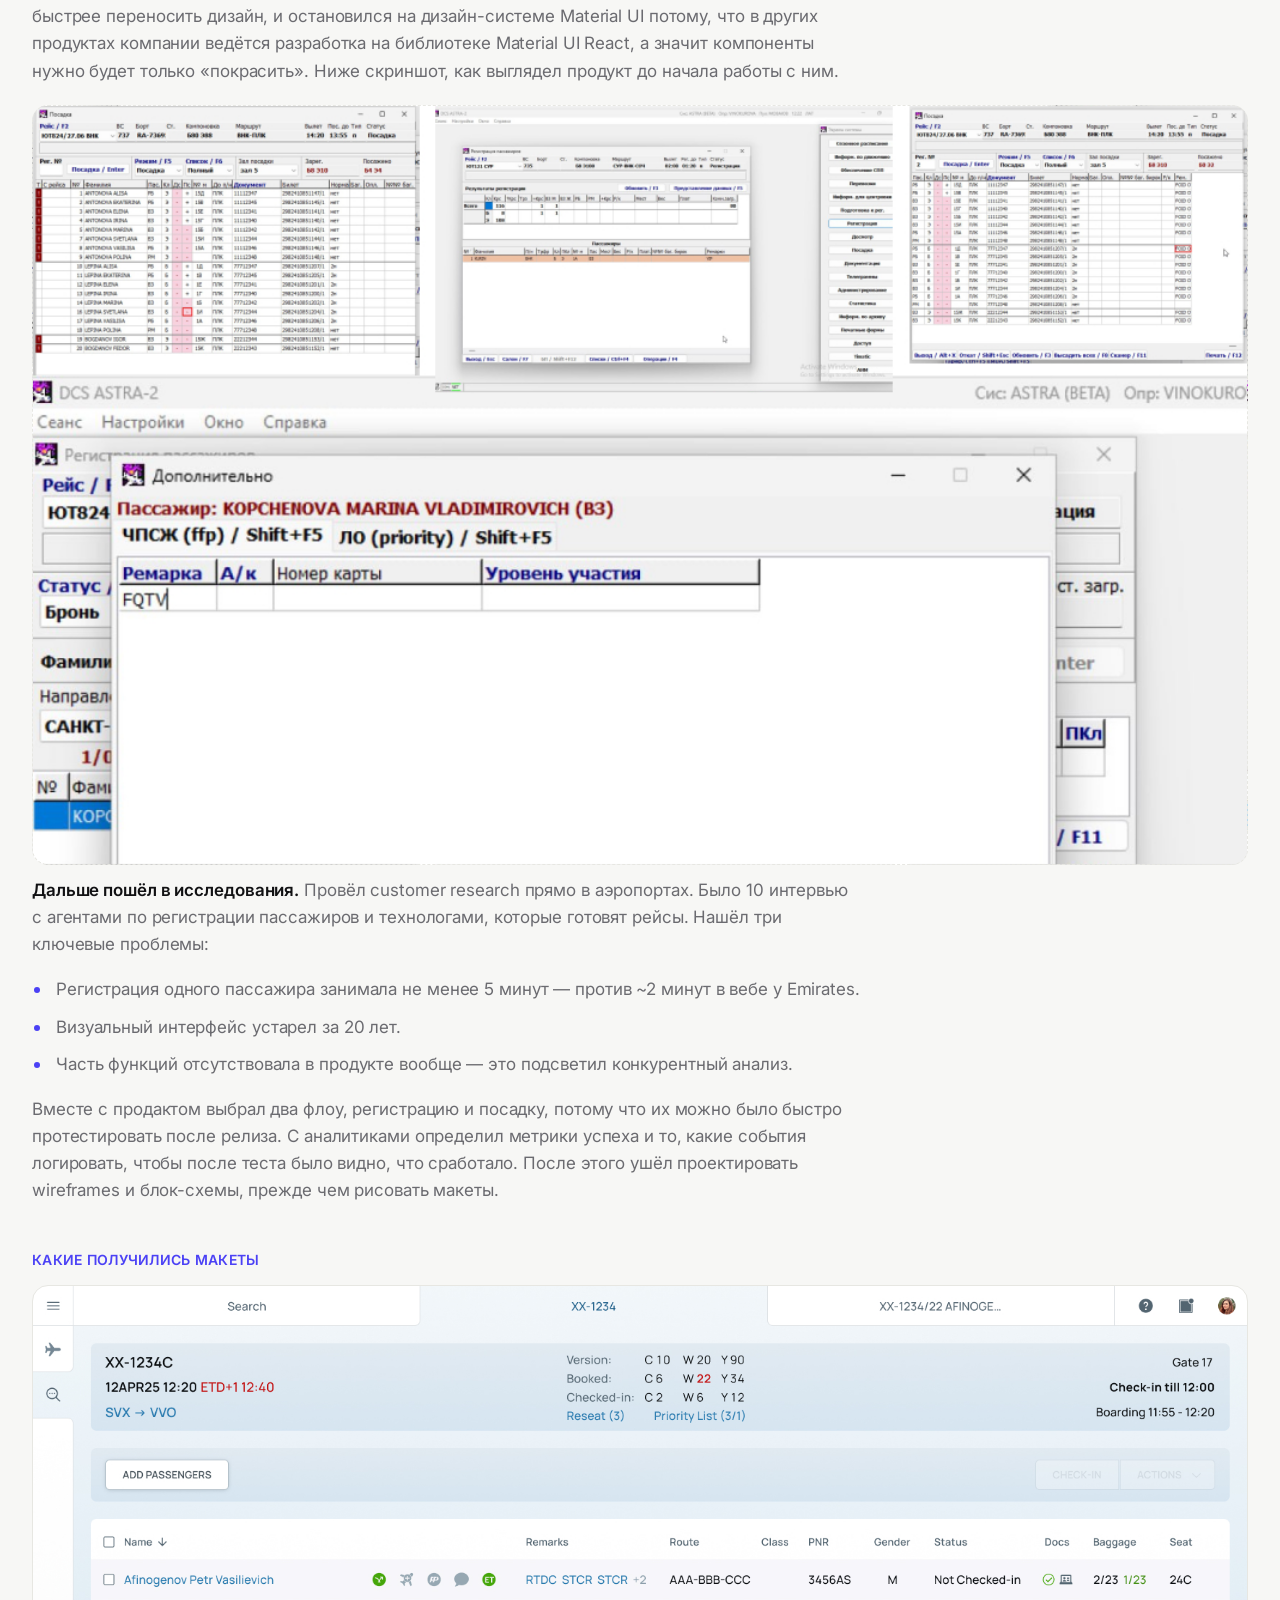
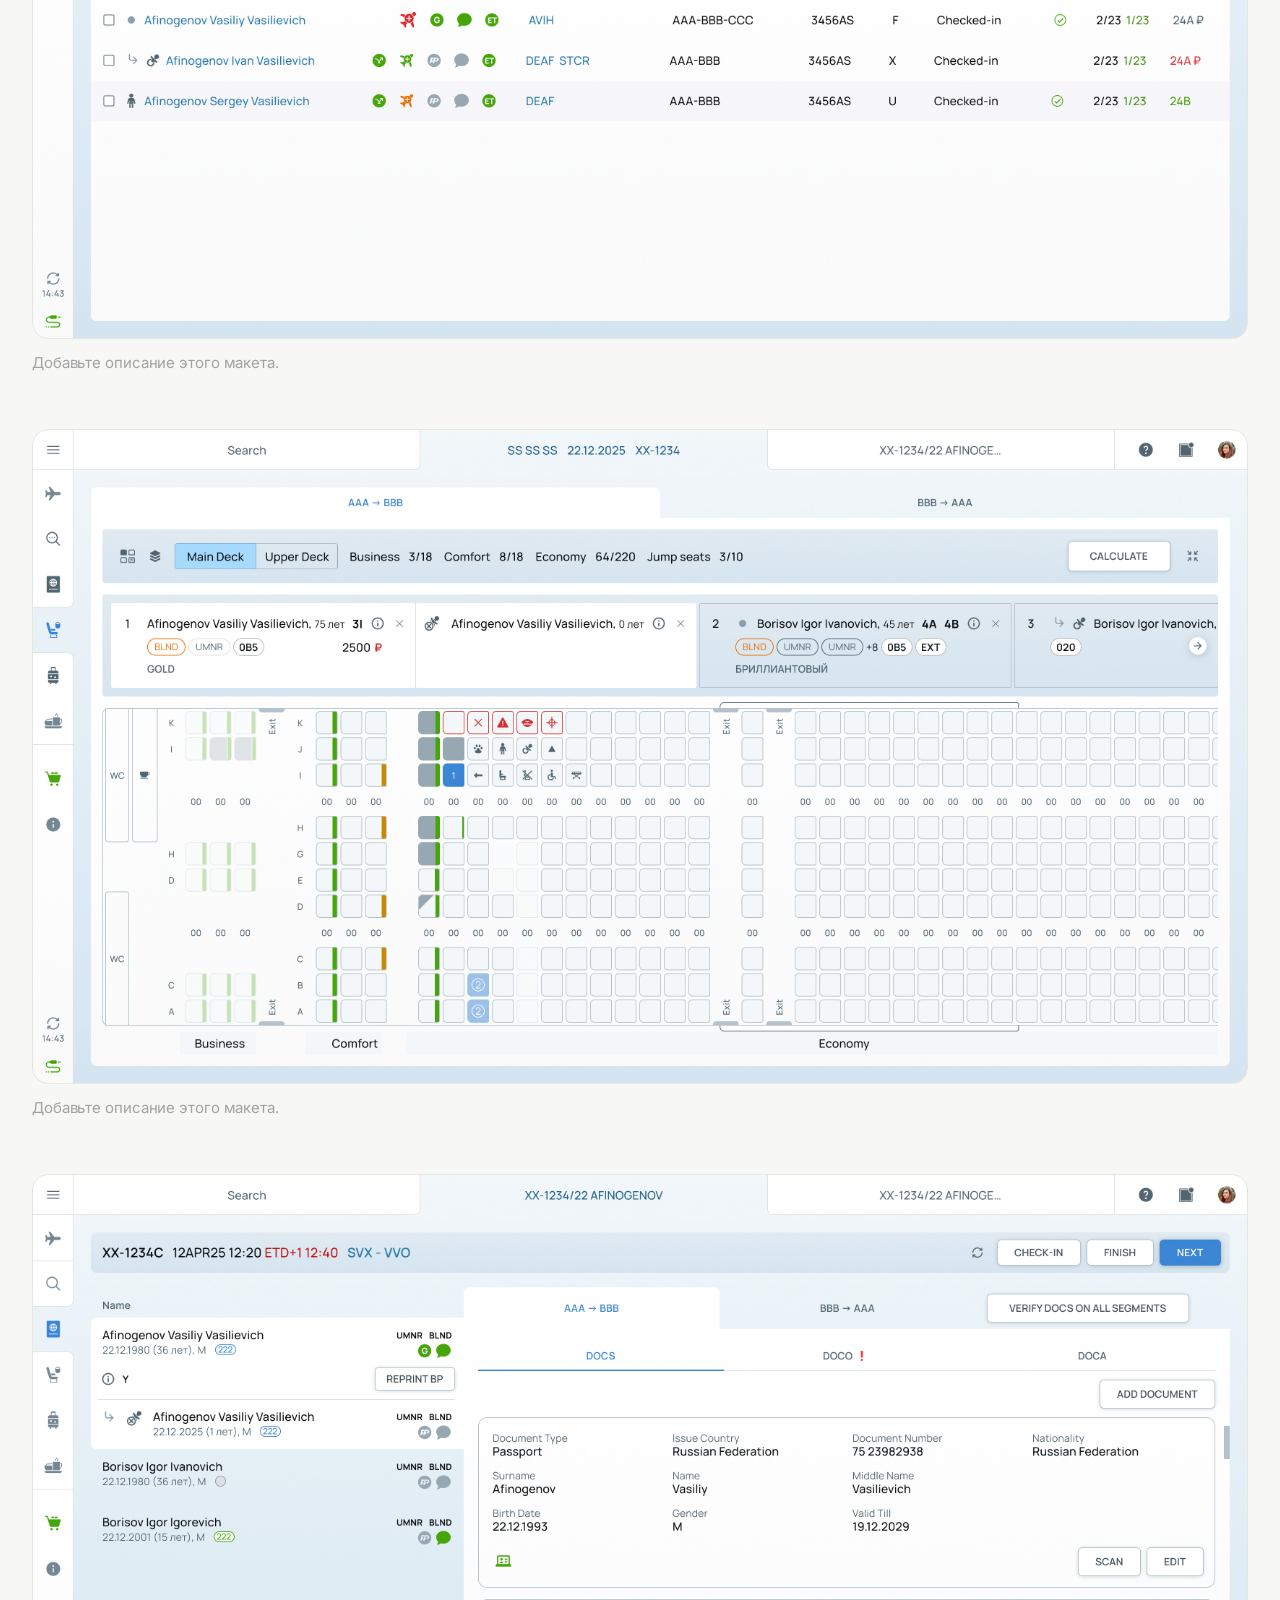
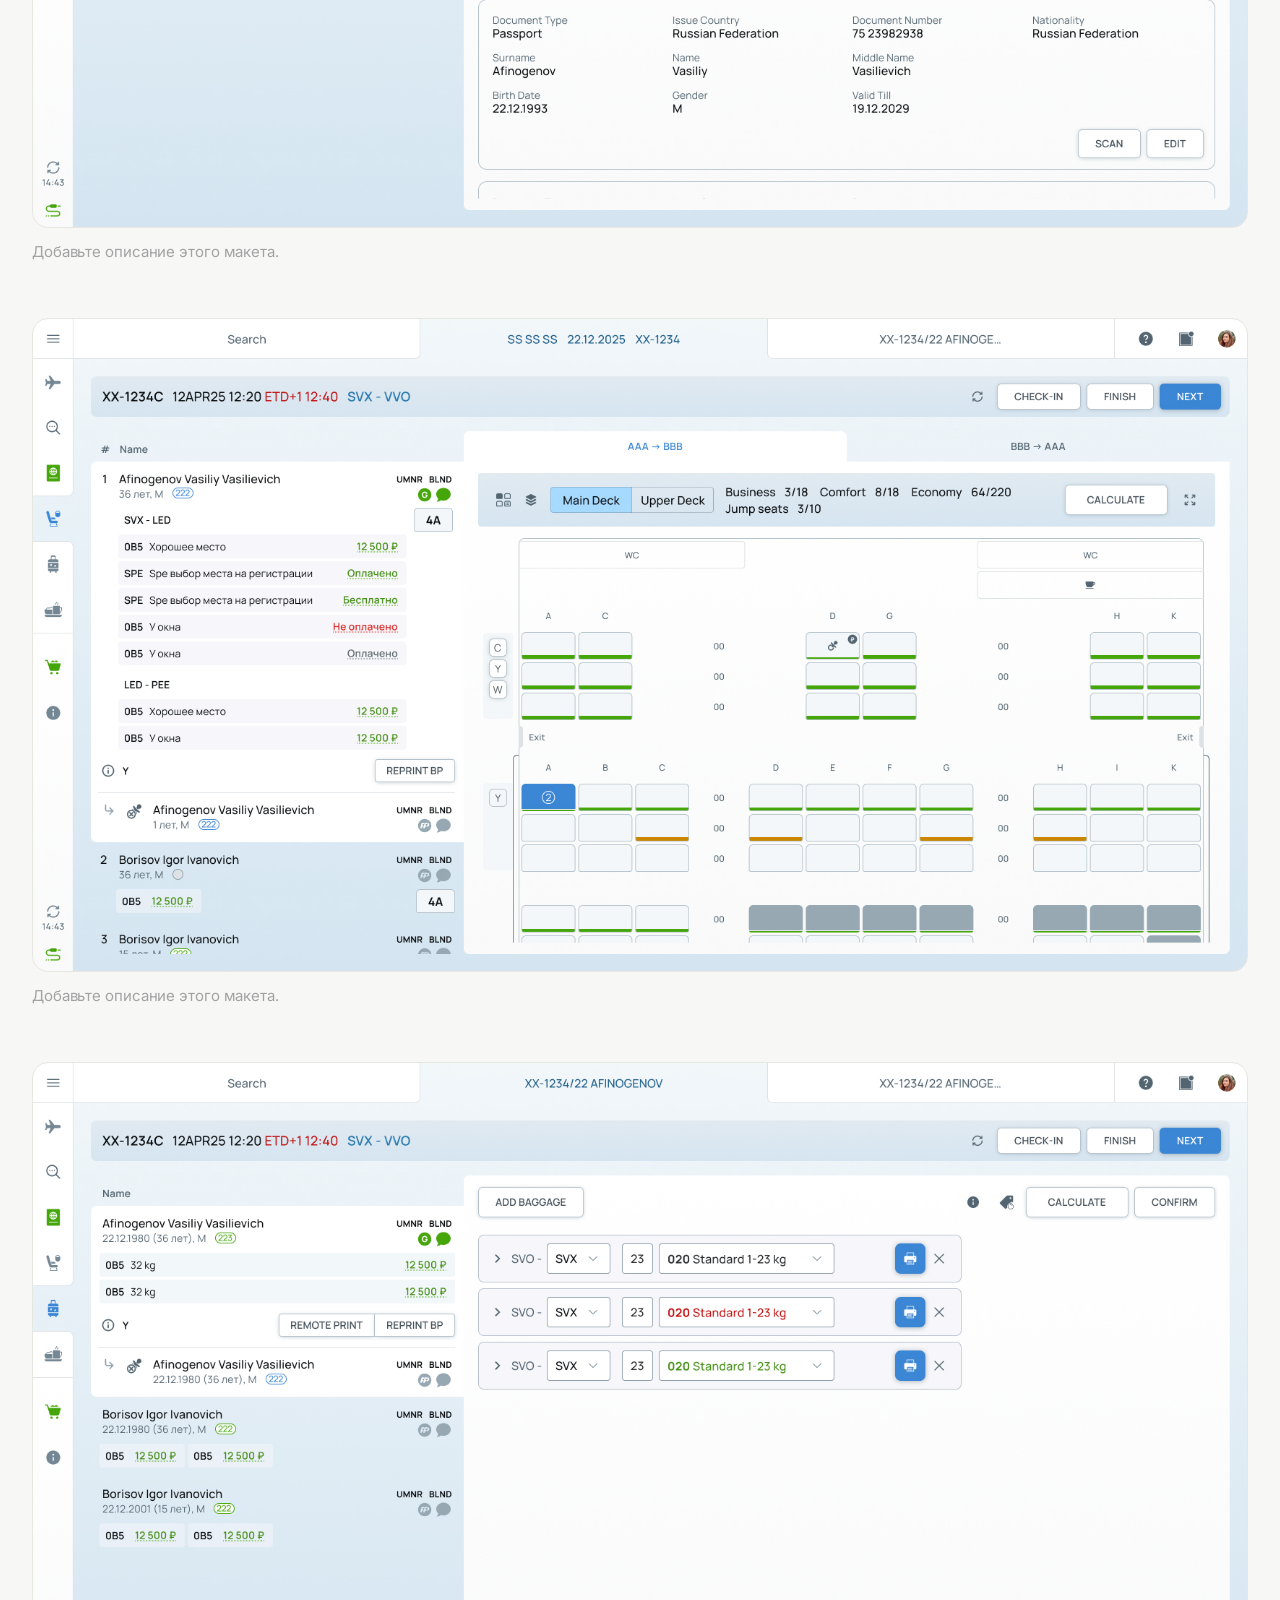
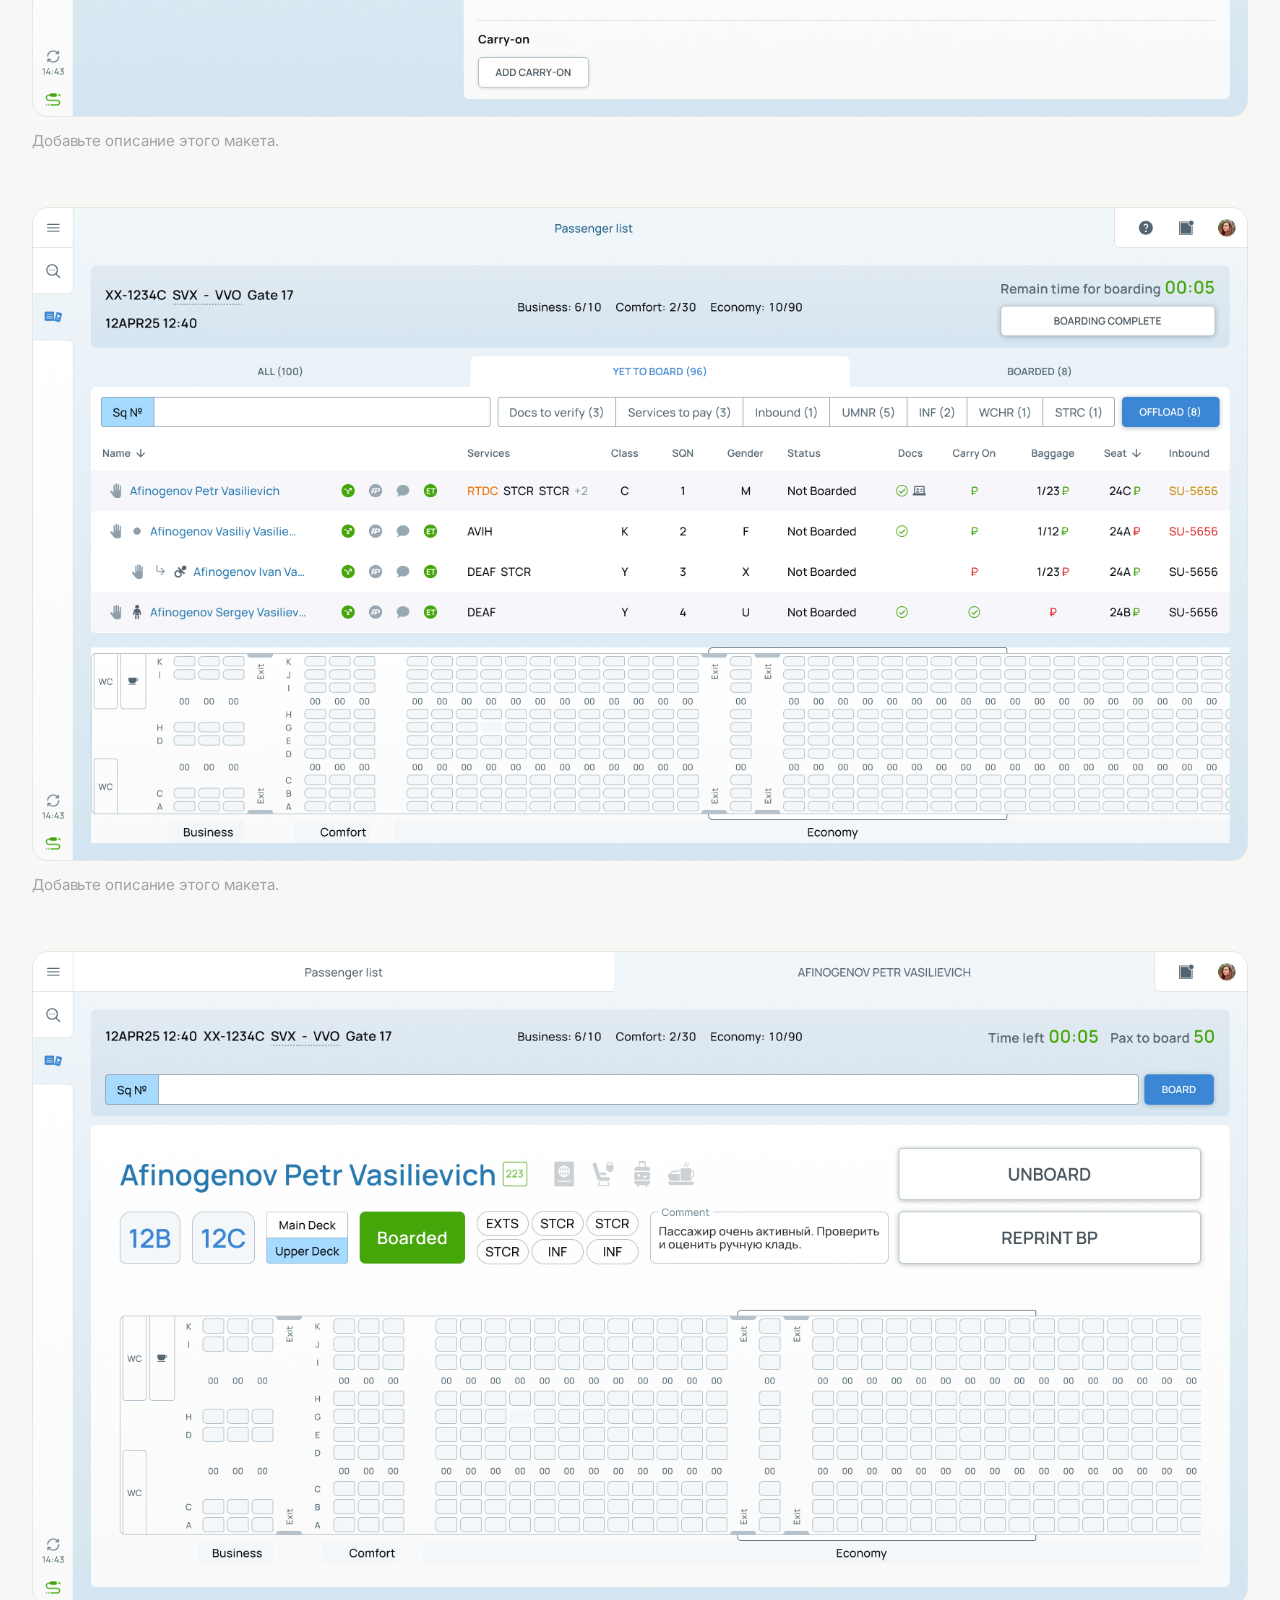
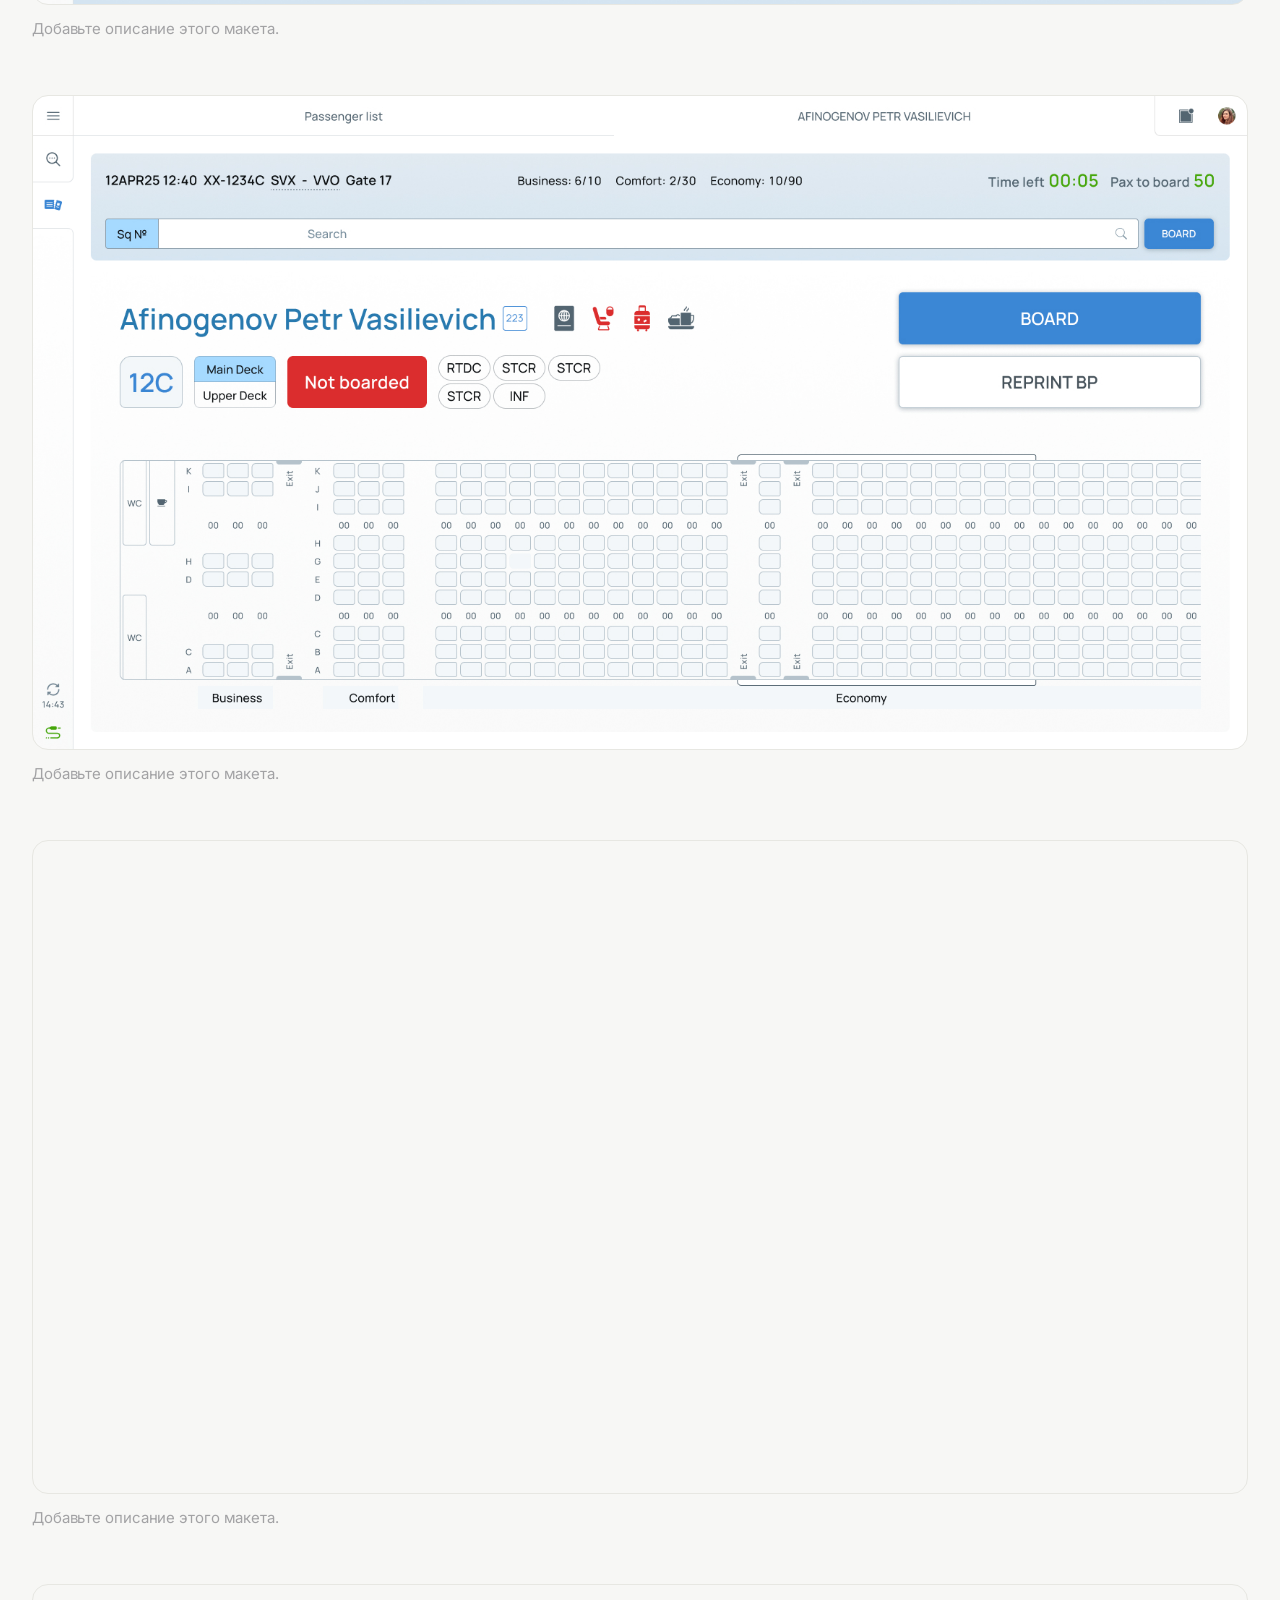
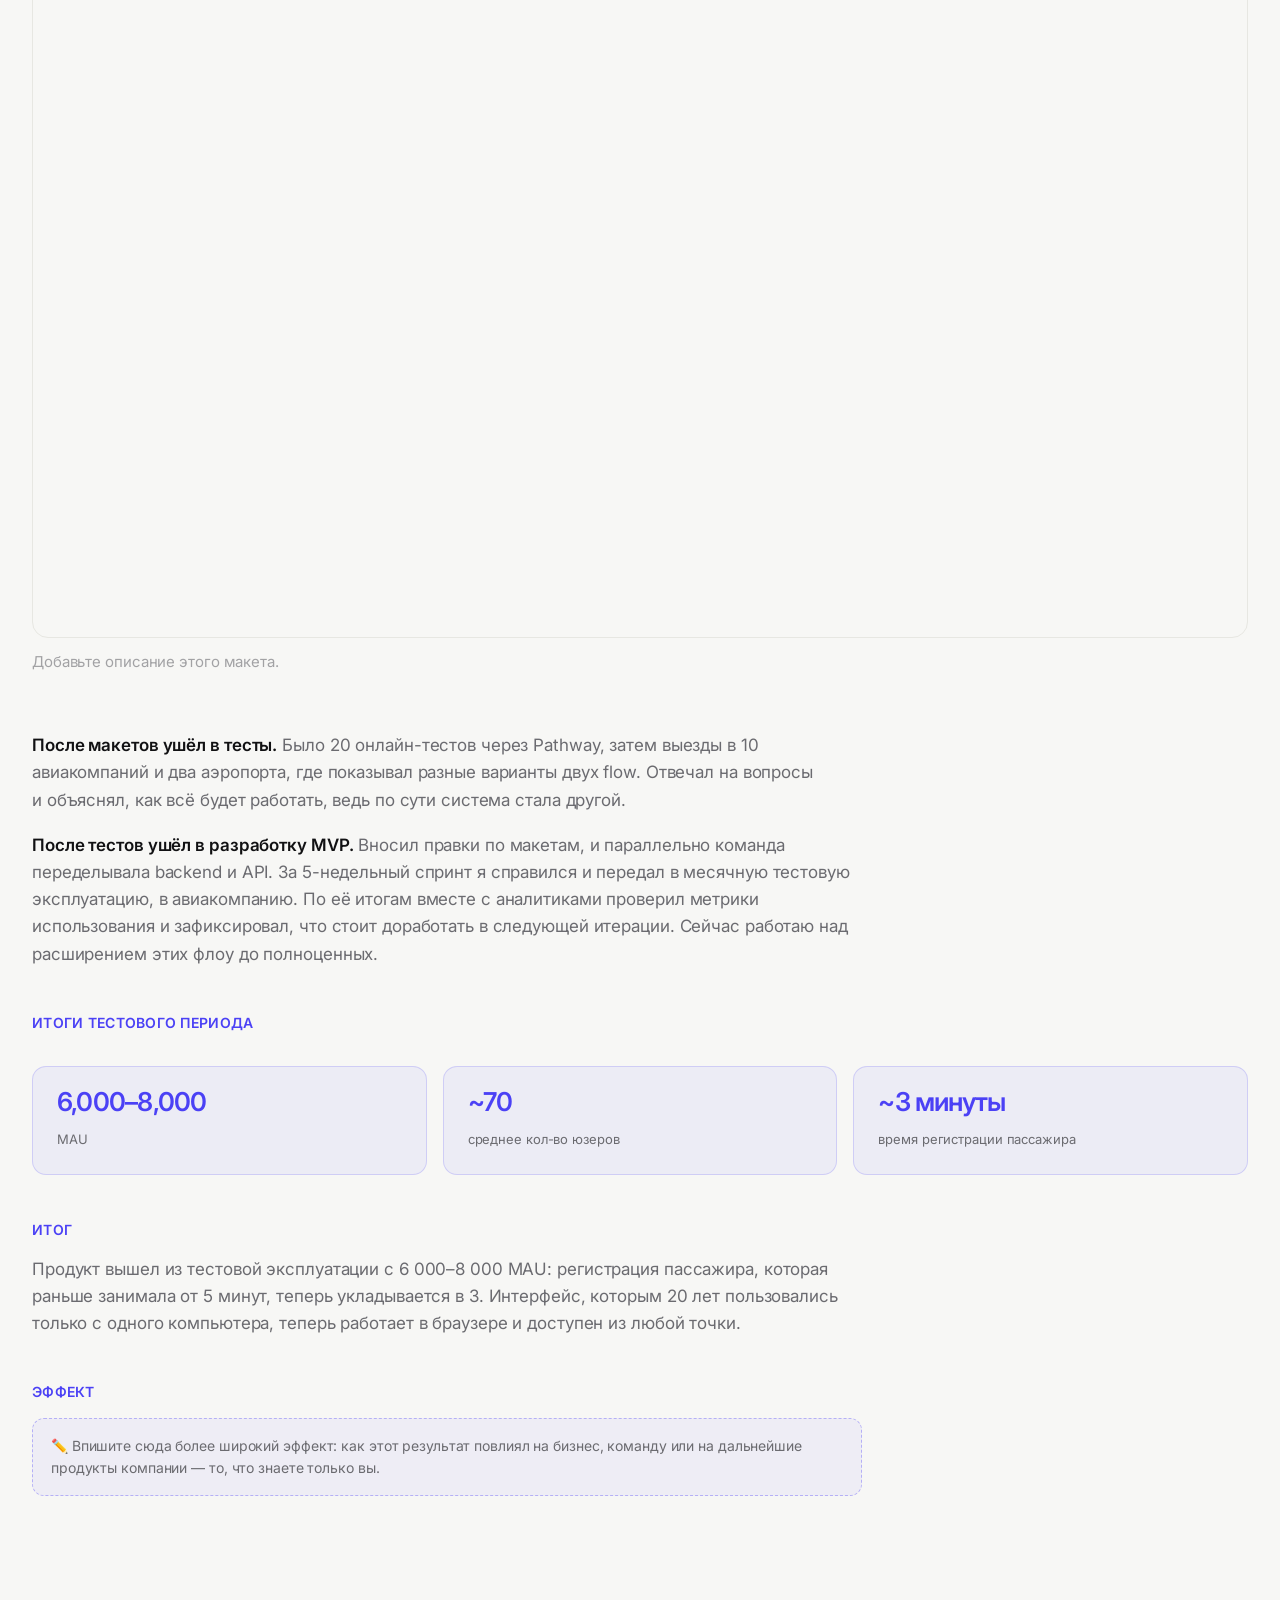
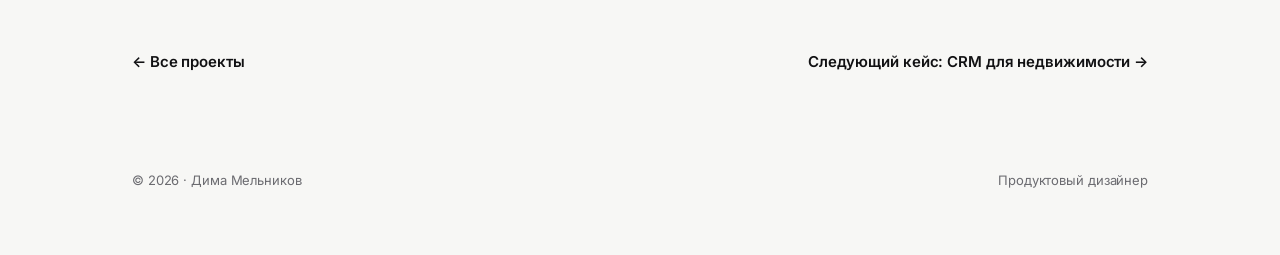
==== commit 4dd4af16: "Add files via upload" ====
--- a/case-avia.html
+++ b/case-avia.html
@@ -51,7 +51,7 @@
     <p data-i18n="what_p1"><strong>Сначала пошёл к&nbsp;разработке, а&nbsp;не&nbsp;приступил к&nbsp;макетам.</strong> Обсудил с&nbsp;командой, как им будет быстрее переносить дизайн, и&nbsp;остановился на&nbsp;дизайн-системе Material UI потому, что в&nbsp;других продуктах компании ведётся разработка на&nbsp;библиотеке Material UI React, а&nbsp;значит компоненты нужно будет только «покрасить». Ниже скриншот, как выглядел продукт до&nbsp;начала работы с&nbsp;ним.</p>
 
     <div class="shots">
-      <div class="shot" style="--cover:url('before.jpg')"><span class="ic">🖼</span><span class="lbl" data-i18n="shot1_lbl">скриншот · продукт до начала работы</span></div>
+      <div class="shot" style="--cover:url('before.jpg')"></div>
     </div>
 
     <p data-i18n="what_p2"><strong>Дальше пошёл в&nbsp;исследования.</strong> Провёл customer research прямо в&nbsp;аэропортах. Было 10 интервью с&nbsp;агентами по&nbsp;регистрации пассажиров и&nbsp;технологами, которые готовят рейсы. Нашёл три ключевые проблемы:</p>
@@ -163,7 +163,6 @@
   problem_p: {ru:"Систему собрали 20 лет назад как desktop-приложение. Работать можно только с&nbsp;той машины, где оно установлено, удалённого доступа нет. Задача была не перерисовать интерфейс, а&nbsp;перенести продукт в&nbsp;веб и&nbsp;разобраться со&nbsp;всем, что&nbsp;накопилось за&nbsp;20 лет эксплуатации.", en:"The system was built 20 years ago as a desktop application. It only runs on the machine it's installed on, with no remote access. The task wasn't to redraw the interface, it was to move the product to the web and work through everything that had piled up over 20 years of use."},
   h2_what: {ru:"Что я сделал", en:"What I did"},
   what_p1: {ru:'<strong>Сначала пошёл к&nbsp;разработке, а&nbsp;не&nbsp;приступил к&nbsp;макетам.</strong> Обсудил с&nbsp;командой, как им будет быстрее переносить дизайн, и&nbsp;остановился на&nbsp;дизайн-системе Material UI потому, что в&nbsp;других продуктах компании ведётся разработка на&nbsp;библиотеке Material UI React, а&nbsp;значит компоненты нужно будет только «покрасить». Ниже скриншот, как выглядел продукт до&nbsp;начала работы с&nbsp;ним.', en:"<strong>Started with engineering, not with mockups.</strong> Discussed with the team how they could ship the design fastest, and I settled on the Material UI design system, since other products at the company were already built on the Material UI React library, meaning the components would just need to be \u201cre-skinned.\u201d Below is a screenshot of what the product looked like before I started working on it."},
-  shot1_lbl: {ru:"скриншот · продукт до начала работы", en:"screenshot · the product before the redesign"},
   what_p2: {ru:'<strong>Дальше пошёл в&nbsp;исследования.</strong> Провёл customer research прямо в&nbsp;аэропортах. Было 10 интервью с&nbsp;агентами по&nbsp;регистрации пассажиров и&nbsp;технологами, которые готовят рейсы. Нашёл три ключевые проблемы:', en:"<strong>Next came research.</strong> Ran customer research right at the airports: 10 interviews with passenger check-in agents and the technologists who prepare flights. Found three key problems:"},
   li1: {ru:"Регистрация одного пассажира занимала не&nbsp;менее 5 минут — против ~2 минут в&nbsp;вебе у&nbsp;Emirates.", en:"Checking in a single passenger took at least 5 minutes, versus about 2 minutes in Emirates' web check-in."},
   li2: {ru:"Визуальный интерфейс устарел за&nbsp;20 лет.", en:"The visual interface hadn't changed in 20 years."},
--- a/styles.css
+++ b/styles.css
@@ -100,8 +100,7 @@
 /* обложка (общая для карточек и детальных страниц) */
 .cover{aspect-ratio:16/9;border-radius:16px;overflow:hidden;
   border:1px solid var(--line);
-  background:linear-gradient(135deg,rgba(75,65,245,.08),rgba(17,17,19,.03)),
-    var(--cover,#EEEEEA);background-size:cover;background-position:center;position:relative;}
+  background:var(--cover,#EEEEEA);background-size:cover;background-position:center;position:relative;}
 .cover .ph{position:absolute;inset:0;display:flex;align-items:center;justify-content:center;
   font-family:var(--mono);font-size:11px;letter-spacing:.04em;text-transform:uppercase;color:var(--ink-soft)}
 
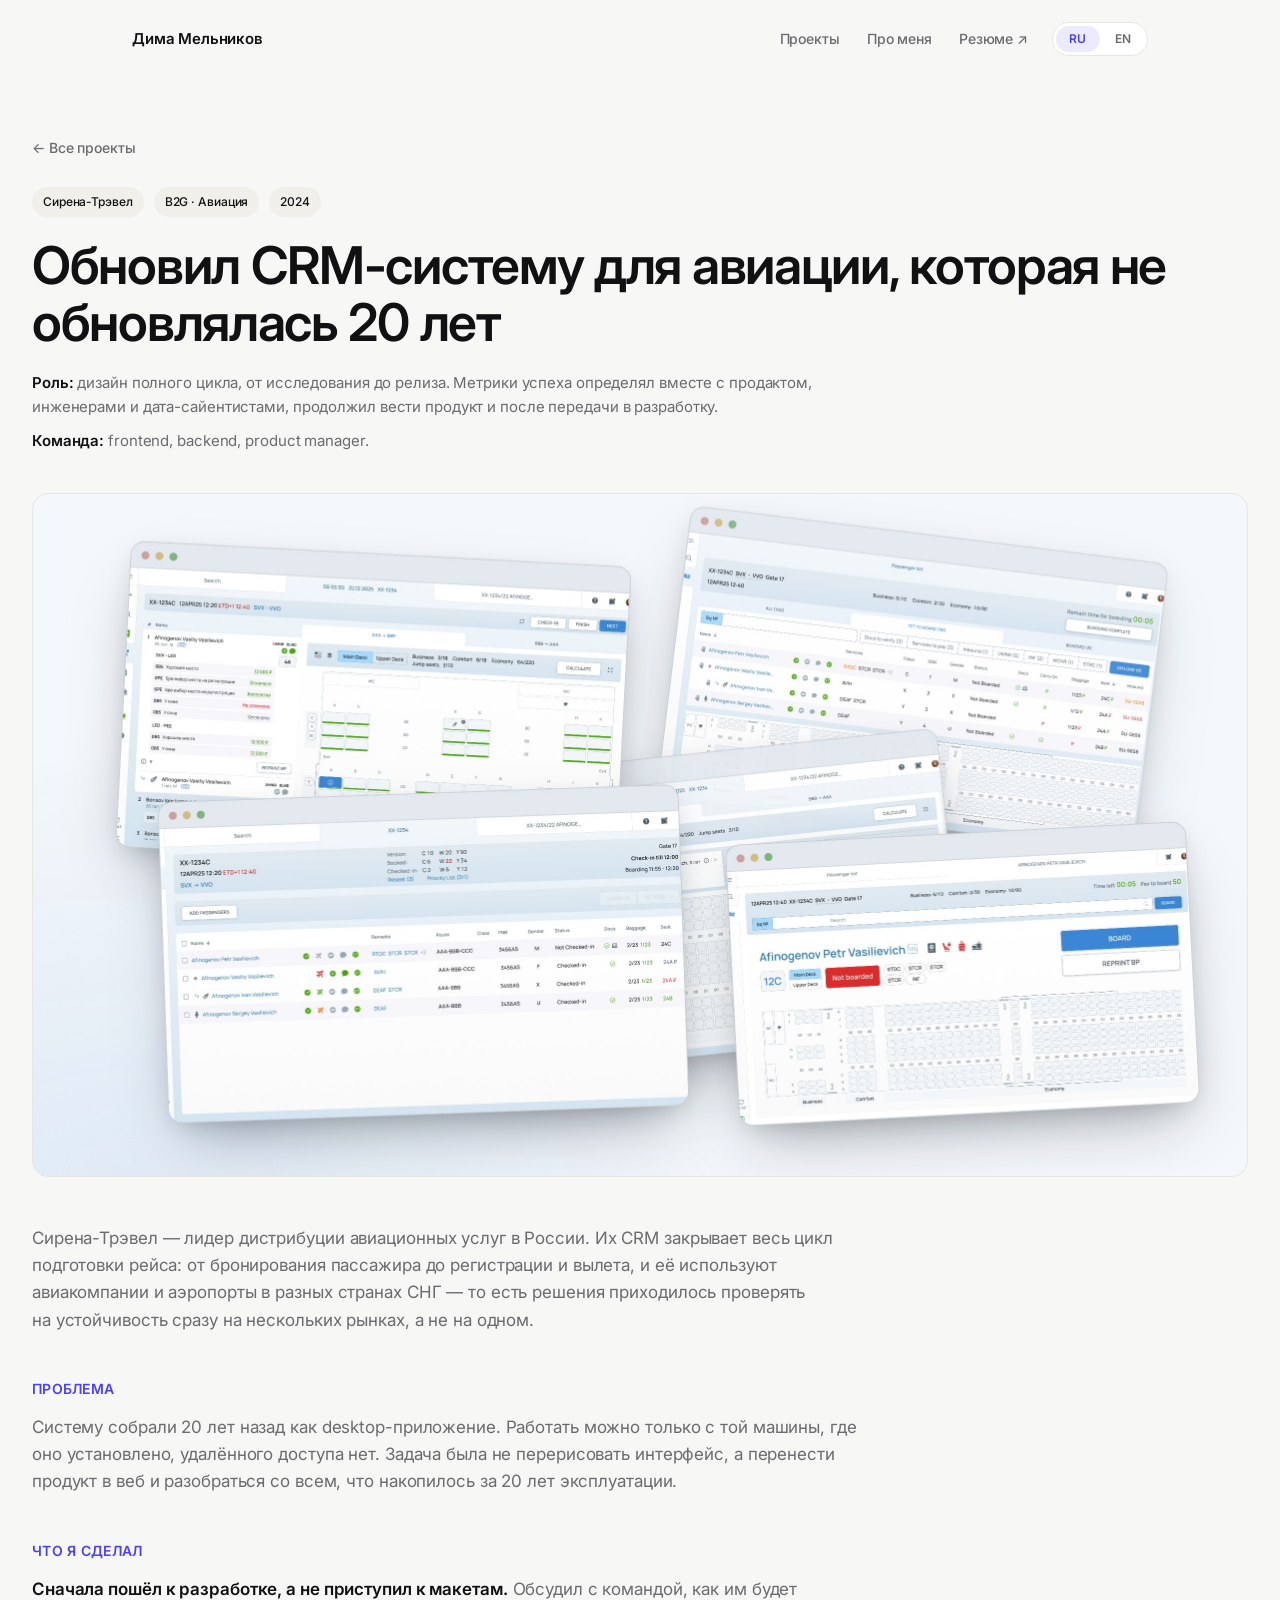
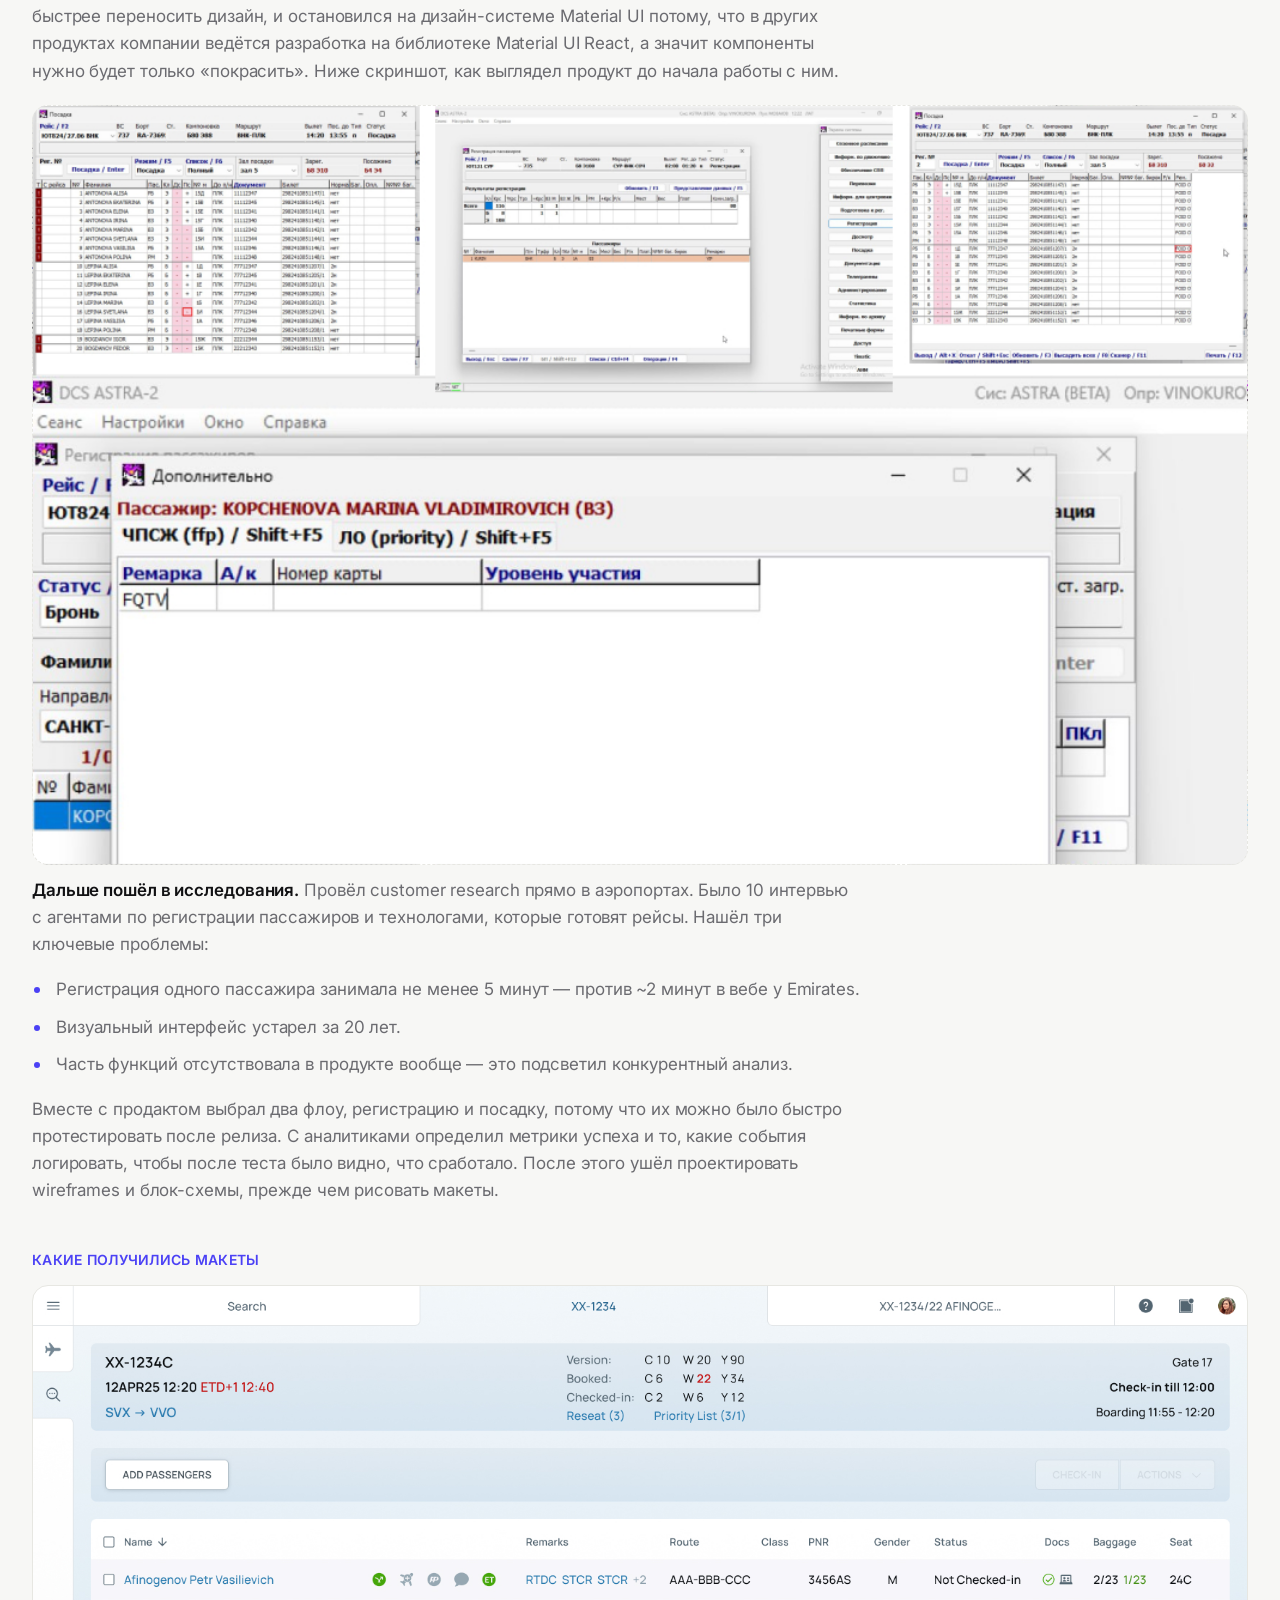
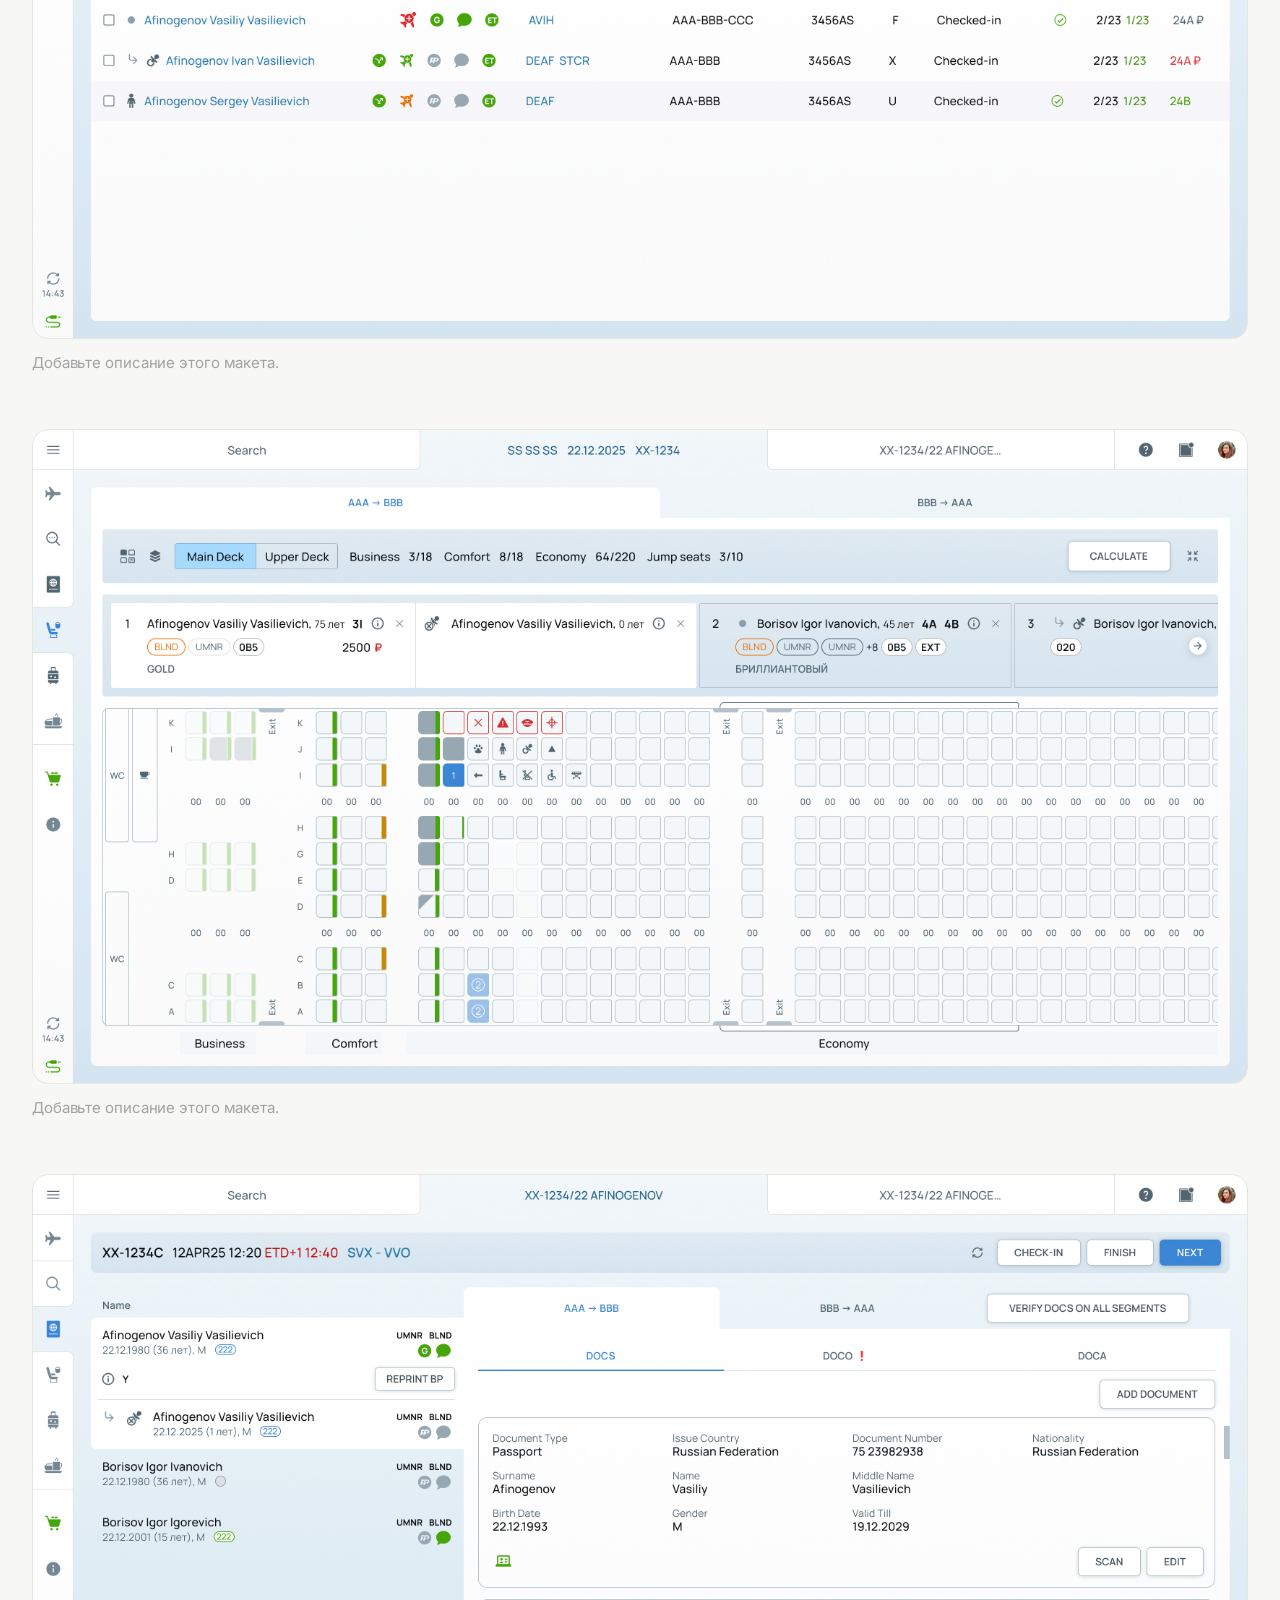
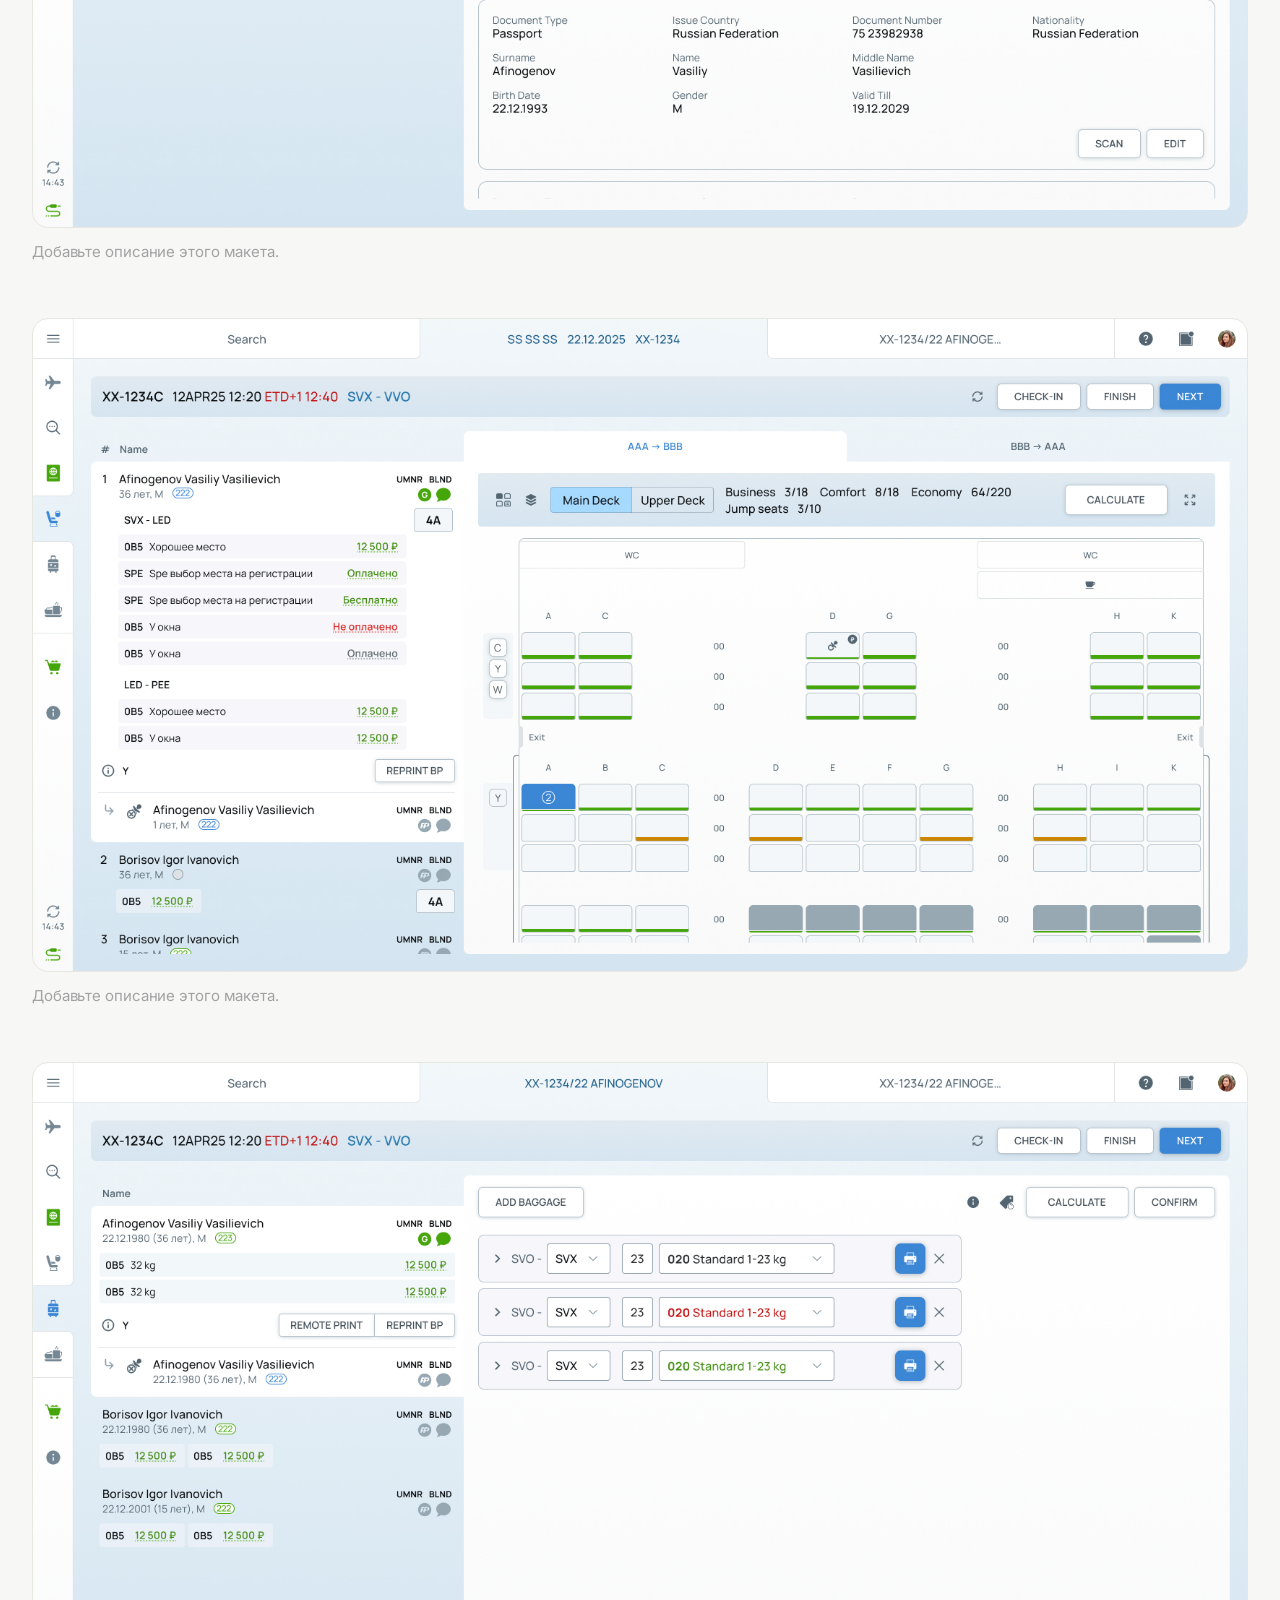
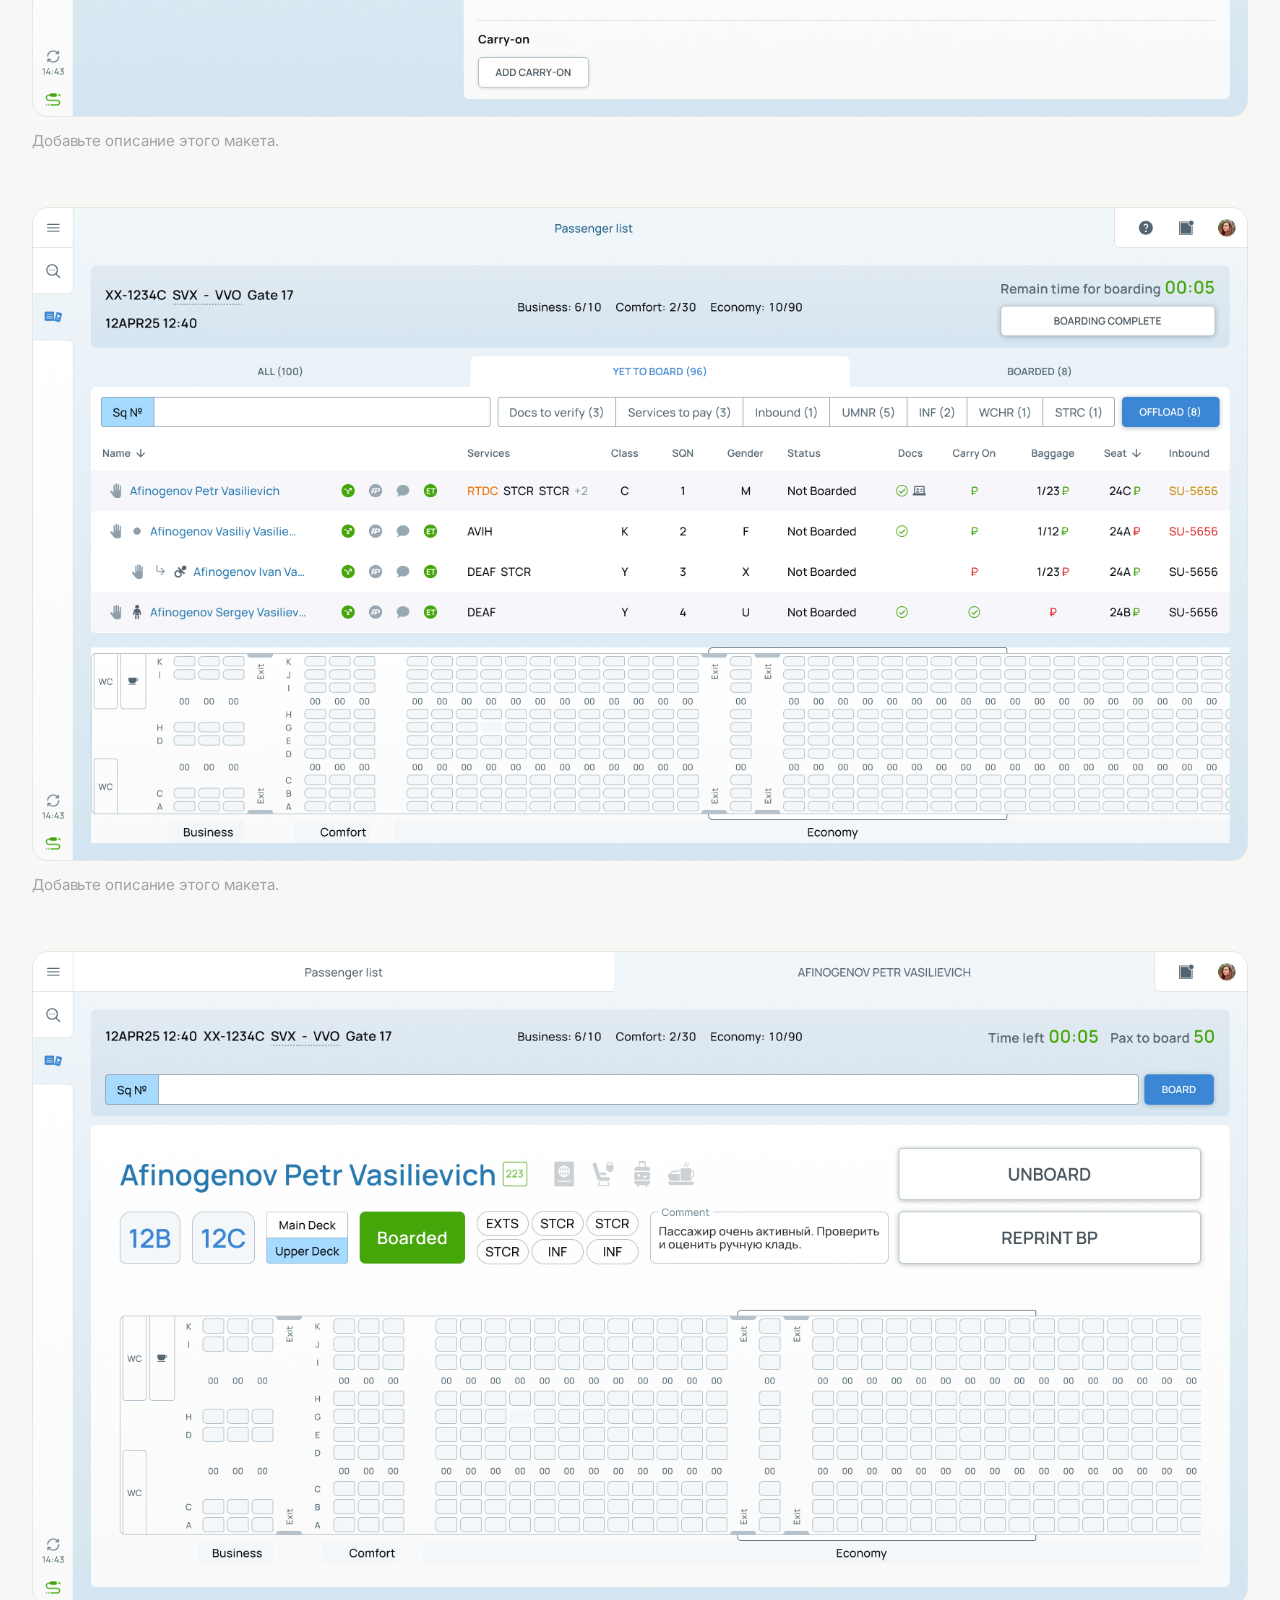
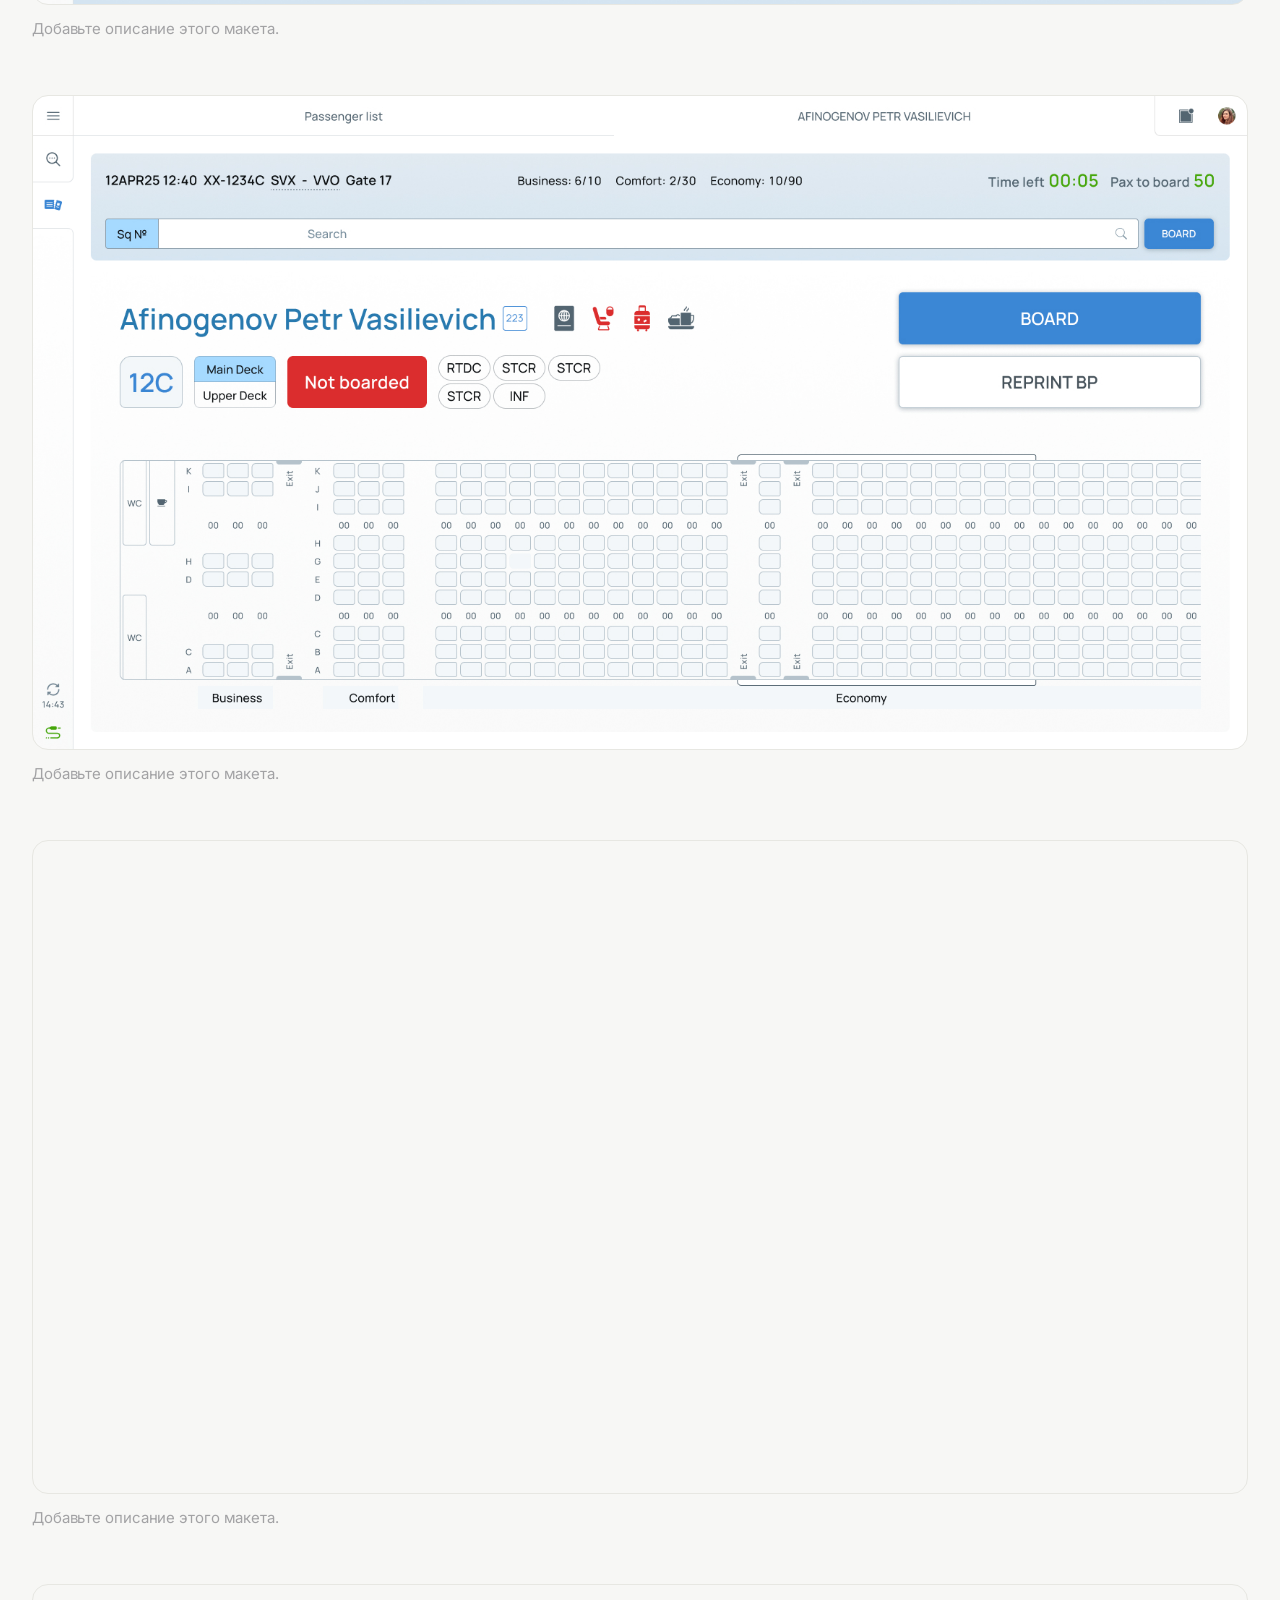
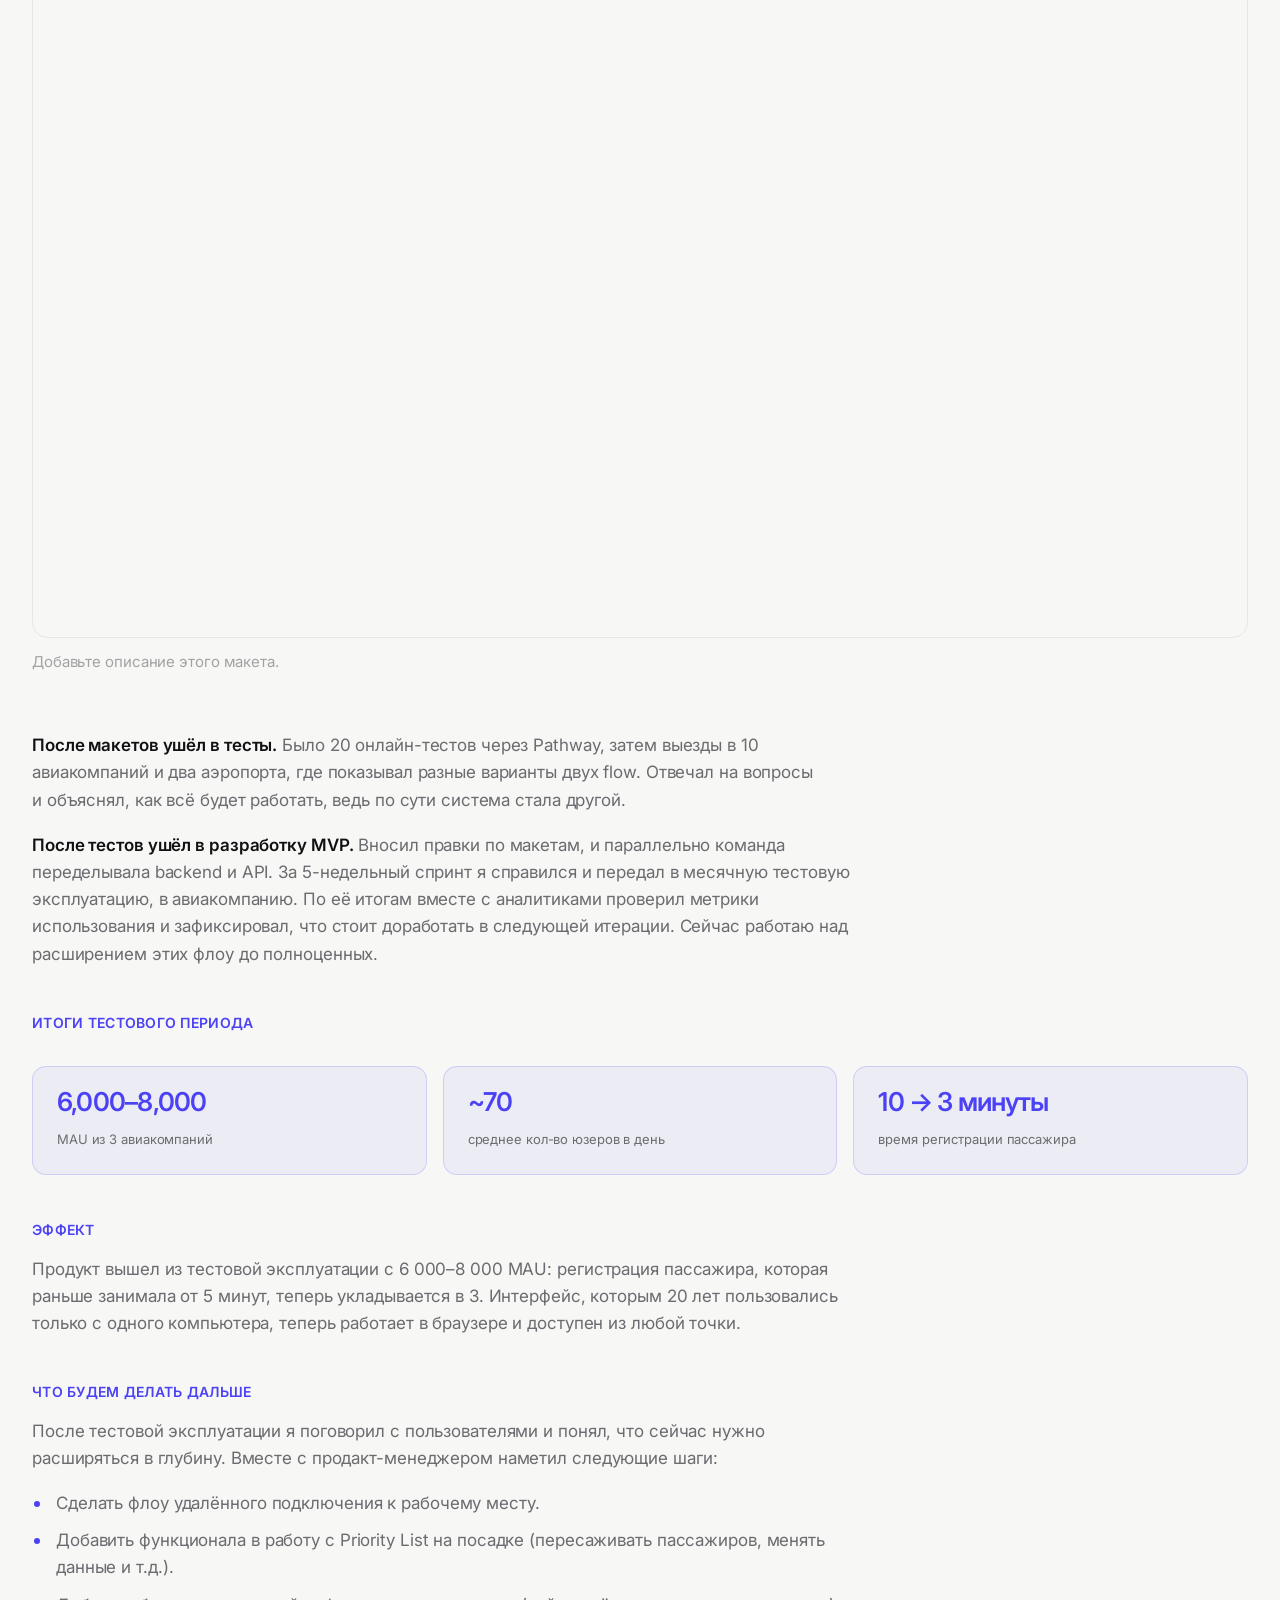
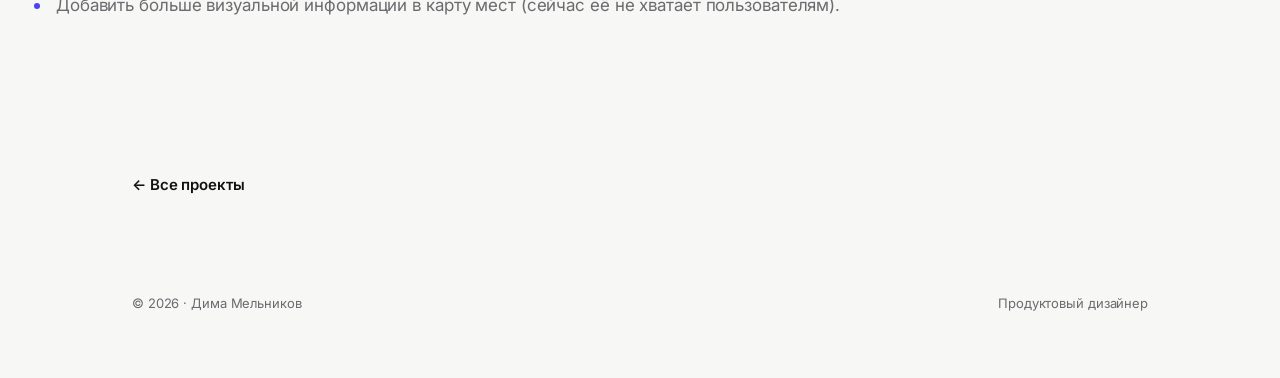
==== commit f6c81067: "Add files via upload" ====
--- a/case-avia.html
+++ b/case-avia.html
@@ -113,23 +113,27 @@
 
     <h2 data-i18n="h2_result">Итоги тестового периода</h2>
     <div class="result">
-      <div class="kpi"><b data-i18n="kpi1_b">6,000–8,000</b><span data-i18n="kpi1_span">MAU</span></div>
-      <div class="kpi"><b data-i18n="kpi2_b">~70</b><span data-i18n="kpi2_span">среднее кол-во юзеров</span></div>
-      <div class="kpi"><b data-i18n="kpi3_b">~3 минуты</b><span data-i18n="kpi3_span">время регистрации пассажира</span></div>
-    </div>
-
-    <h2 data-i18n="h2_outcome">Итог</h2>
+      <div class="kpi"><b data-i18n="kpi1_b">6,000–8,000</b><span data-i18n="kpi1_span">MAU из 3 авиакомпаний</span></div>
+      <div class="kpi"><b data-i18n="kpi2_b">~70</b><span data-i18n="kpi2_span">среднее кол-во юзеров в день</span></div>
+      <div class="kpi"><b data-i18n="kpi3_b">10 → 3 минуты</b><span data-i18n="kpi3_span">время регистрации пассажира</span></div>
+    </div>
+
+    <h2 data-i18n="h2_outcome">Эффект</h2>
     <p data-i18n="outcome_p">Продукт вышел из&nbsp;тестовой эксплуатации с&nbsp;6 000–8 000 MAU: регистрация пассажира, которая раньше занимала от&nbsp;5 минут, теперь укладывается в&nbsp;3. Интерфейс, которым 20 лет пользовались только с&nbsp;одного компьютера, теперь работает в&nbsp;браузере и&nbsp;доступен из&nbsp;любой точки.</p>
 
-    <h2 data-i18n="h2_impact">Эффект</h2>
-    <p class="todo-note" data-i18n="impact_p">✏️ Впишите сюда более широкий эффект: как этот результат повлиял на&nbsp;бизнес, команду или на&nbsp;дальнейшие продукты компании — то, что знаете только вы.</p>
+    <h2 data-i18n="h2_impact">Что будем делать дальше</h2>
+    <p data-i18n="impact_p">После тестовой эксплуатации я поговорил с&nbsp;пользователями и&nbsp;понял, что&nbsp;сейчас нужно расширяться в&nbsp;глубину. Вместе с&nbsp;продакт-менеджером наметил следующие шаги:</p>
+    <ul>
+      <li data-i18n="impact_li1">Сделать флоу удалённого подключения к&nbsp;рабочему месту.</li>
+      <li data-i18n="impact_li2">Добавить функционала в&nbsp;работу с&nbsp;Priority List на&nbsp;посадке (пересаживать пассажиров, менять данные и&nbsp;т.д.).</li>
+      <li data-i18n="impact_li3">Добавить больше визуальной информации в&nbsp;карту мест (сейчас её&nbsp;не&nbsp;хватает пользователям).</li>
+    </ul>
   </div>
 </section>
 
 <div class="wrap">
   <div class="case-nav">
     <a href="index.html" data-i18n="back_link">← Все проекты</a>
-    <a href="case-realty.html" data-i18n="casenav_next">Следующий кейс: CRM для недвижимости →</a>
   </div>
 </div>
 
@@ -183,15 +187,18 @@
   what_p5: {ru:"<strong>После тестов ушёл в&nbsp;разработку MVP.</strong> Вносил правки по&nbsp;макетам, и&nbsp;параллельно команда переделывала backend и&nbsp;API. За 5-недельный спринт я справился и&nbsp;передал в&nbsp;месячную тестовую эксплуатацию, в&nbsp;авиакомпанию. По её итогам вместе с&nbsp;аналитиками проверил метрики использования и&nbsp;зафиксировал, что&nbsp;стоит доработать в&nbsp;следующей итерации. Сейчас работаю над расширением этих флоу до&nbsp;полноценных.", en:"<strong>After testing, I moved into MVP development.</strong> I adjusted the mockups while the team rebuilt the backend and API in parallel. I shipped it in a 5-week sprint and handed it off for a month-long test run at an airline. Afterwards, I reviewed usage metrics with the analysts and logged what to improve in the next iteration. I'm currently working on expanding these flows into full-fledged ones."},
   h2_result: {ru:"Итоги тестового периода", en:"Results of the test period"},
   kpi1_b: {ru:"6,000–8,000", en:"6,000–8,000"},
-  kpi1_span: {ru:"MAU", en:"MAU"},
+  kpi1_span: {ru:"MAU из 3 авиакомпаний", en:"MAU across 3 airlines"},
   kpi2_b: {ru:"~70", en:"~70"},
-  kpi2_span: {ru:"среднее кол-во юзеров", en:"average number of users"},
-  kpi3_b: {ru:"~3 минуты", en:"~3 minutes"},
+  kpi2_span: {ru:"среднее кол-во юзеров в день", en:"average daily users"},
+  kpi3_b: {ru:"10 → 3 минуты", en:"10 → 3 min"},
   kpi3_span: {ru:"время регистрации пассажира", en:"passenger check-in time"},
-  h2_outcome: {ru:"Итог", en:"Outcome"},
+  h2_outcome: {ru:"Эффект", en:"Impact"},
   outcome_p: {ru:"Продукт вышел из&nbsp;тестовой эксплуатации с&nbsp;6 000–8 000 MAU: регистрация пассажира, которая раньше занимала от&nbsp;5 минут, теперь укладывается в&nbsp;3. Интерфейс, которым 20 лет пользовались только с&nbsp;одного компьютера, теперь работает в&nbsp;браузере и&nbsp;доступен из&nbsp;любой точки.", en:"The product came out of the test run with 6,000–8,000 MAU: passenger check-in that used to take at least 5 minutes now takes about 3. An interface that had only run on a single desktop machine for 20 years now works in the browser and is accessible from anywhere."},
-  h2_impact: {ru:"Эффект", en:"Impact"},
-  impact_p: {ru:"✏️ Впишите сюда более широкий эффект: как этот результат повлиял на&nbsp;бизнес, команду или на&nbsp;дальнейшие продукты компании — то, что знаете только вы.", en:"✏️ Add here: how this result impacted the business, the team, or later products at the company — details only you know."},
+  h2_impact: {ru:"Что будем делать дальше", en:"Next Steps"},
+  impact_p: {ru:"После тестовой эксплуатации я поговорил с&nbsp;пользователями и&nbsp;понял, что&nbsp;сейчас нужно расширяться в&nbsp;глубину. Вместе с&nbsp;продакт-менеджером наметил следующие шаги:", en:"After the test run, I talked to users and realized it's time to go deeper. Together with the product manager, I mapped out the next steps:"},
+  impact_li1: {ru:"Сделать флоу удалённого подключения к&nbsp;рабочему месту.", en:"Build a remote-connection flow for check-in workstations."},
+  impact_li2: {ru:"Добавить функционала в&nbsp;работу с&nbsp;Priority List на&nbsp;посадке (пересаживать пассажиров, менять данные и&nbsp;т.д.).", en:"Add more functionality to the Priority List during boarding — reseating passengers, editing their data, and so on."},
+  impact_li3: {ru:"Добавить больше визуальной информации в&nbsp;карту мест (сейчас её&nbsp;не&nbsp;хватает пользователям).", en:"Add more visual information to the seat map — users currently find it lacking."},
   casenav_next: {ru:"Следующий кейс: CRM для недвижимости →", en:"Next case: Real estate CRM →"},
   footer_role: {ru:"Продуктовый дизайнер", en:"Product designer"}
 };
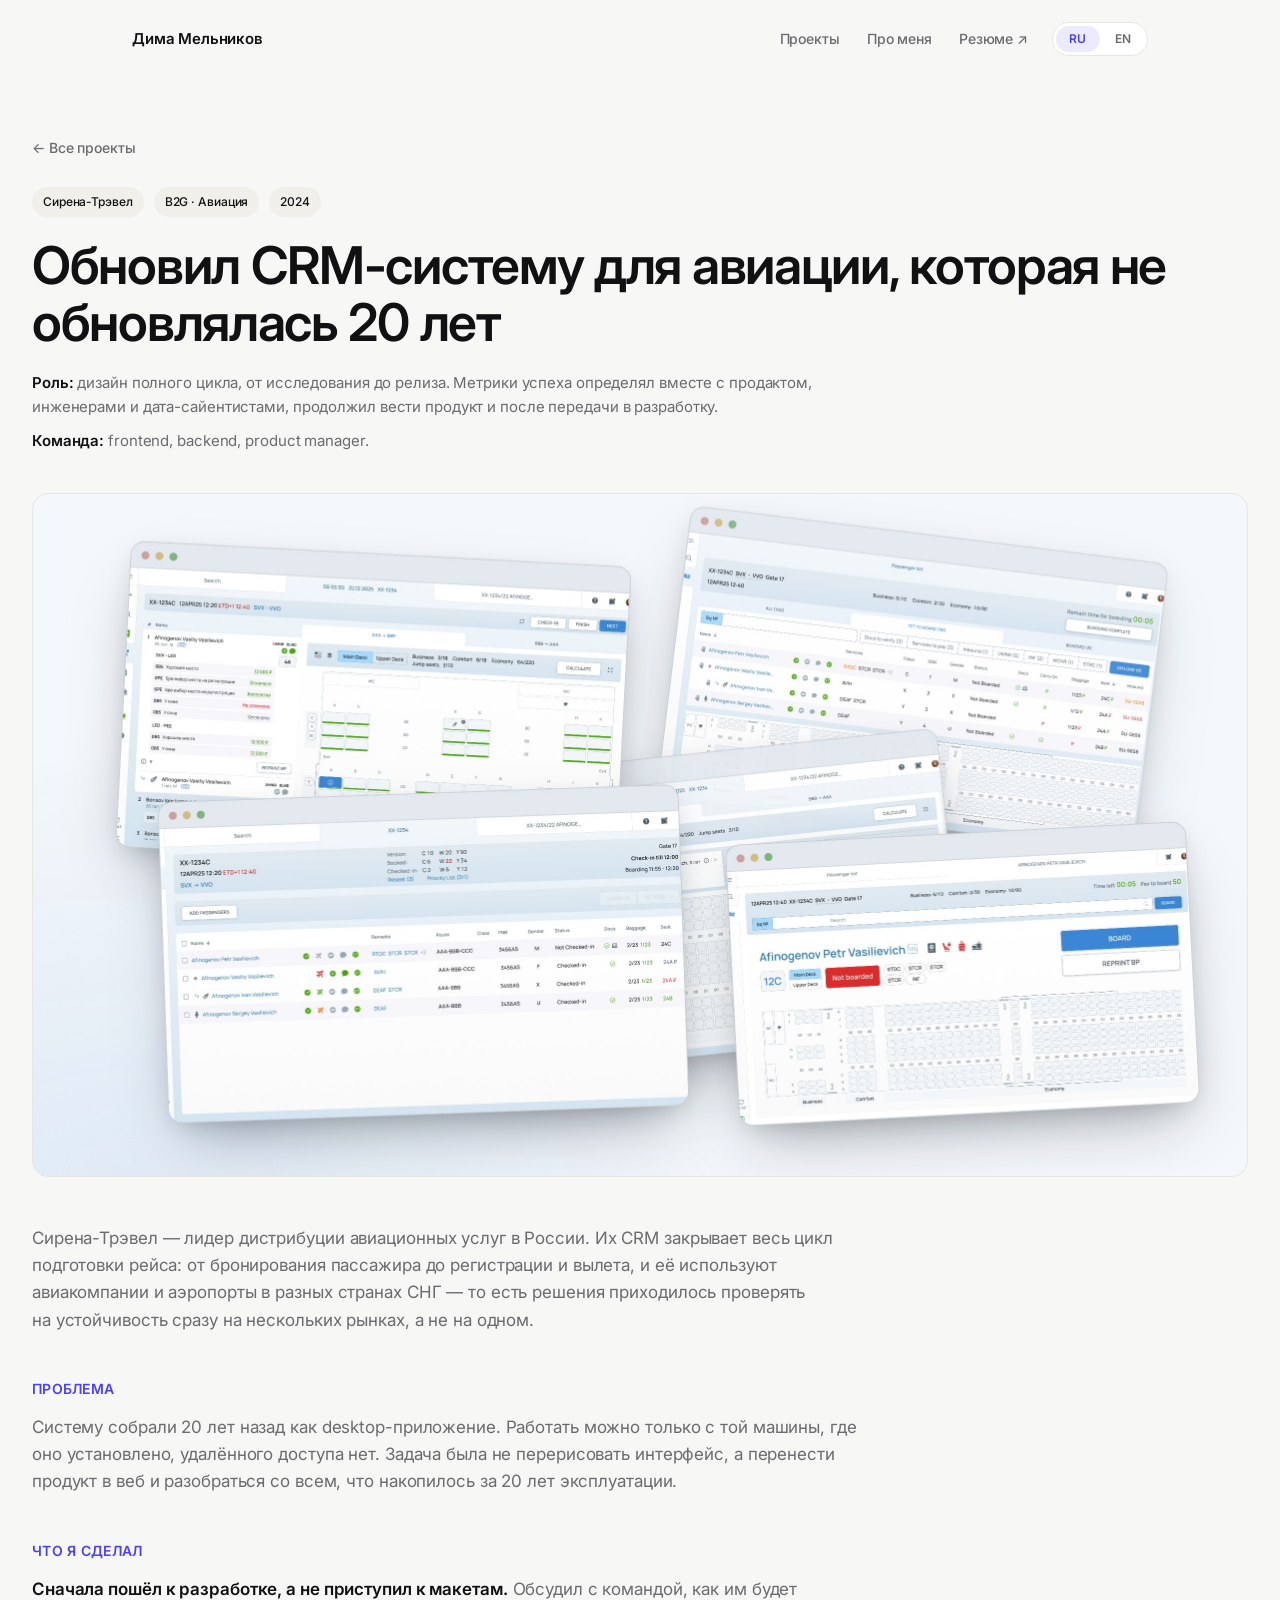
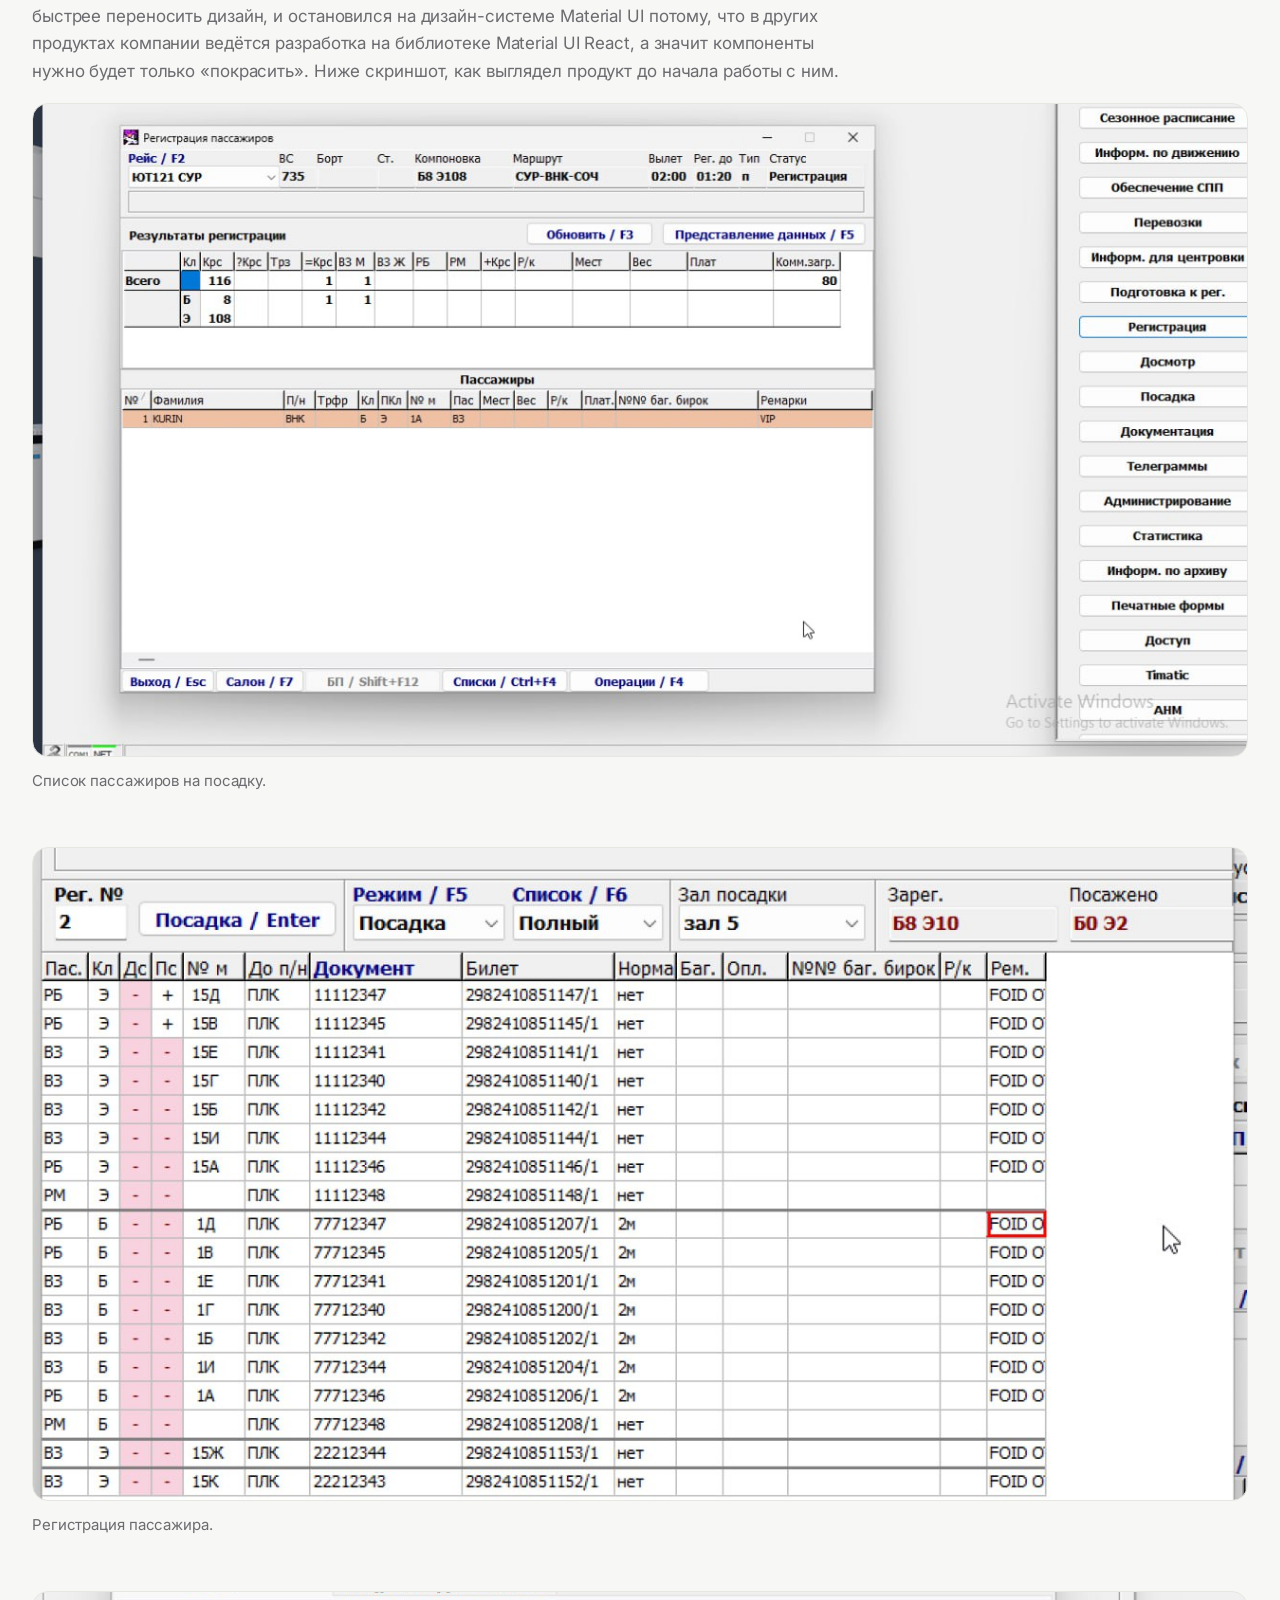
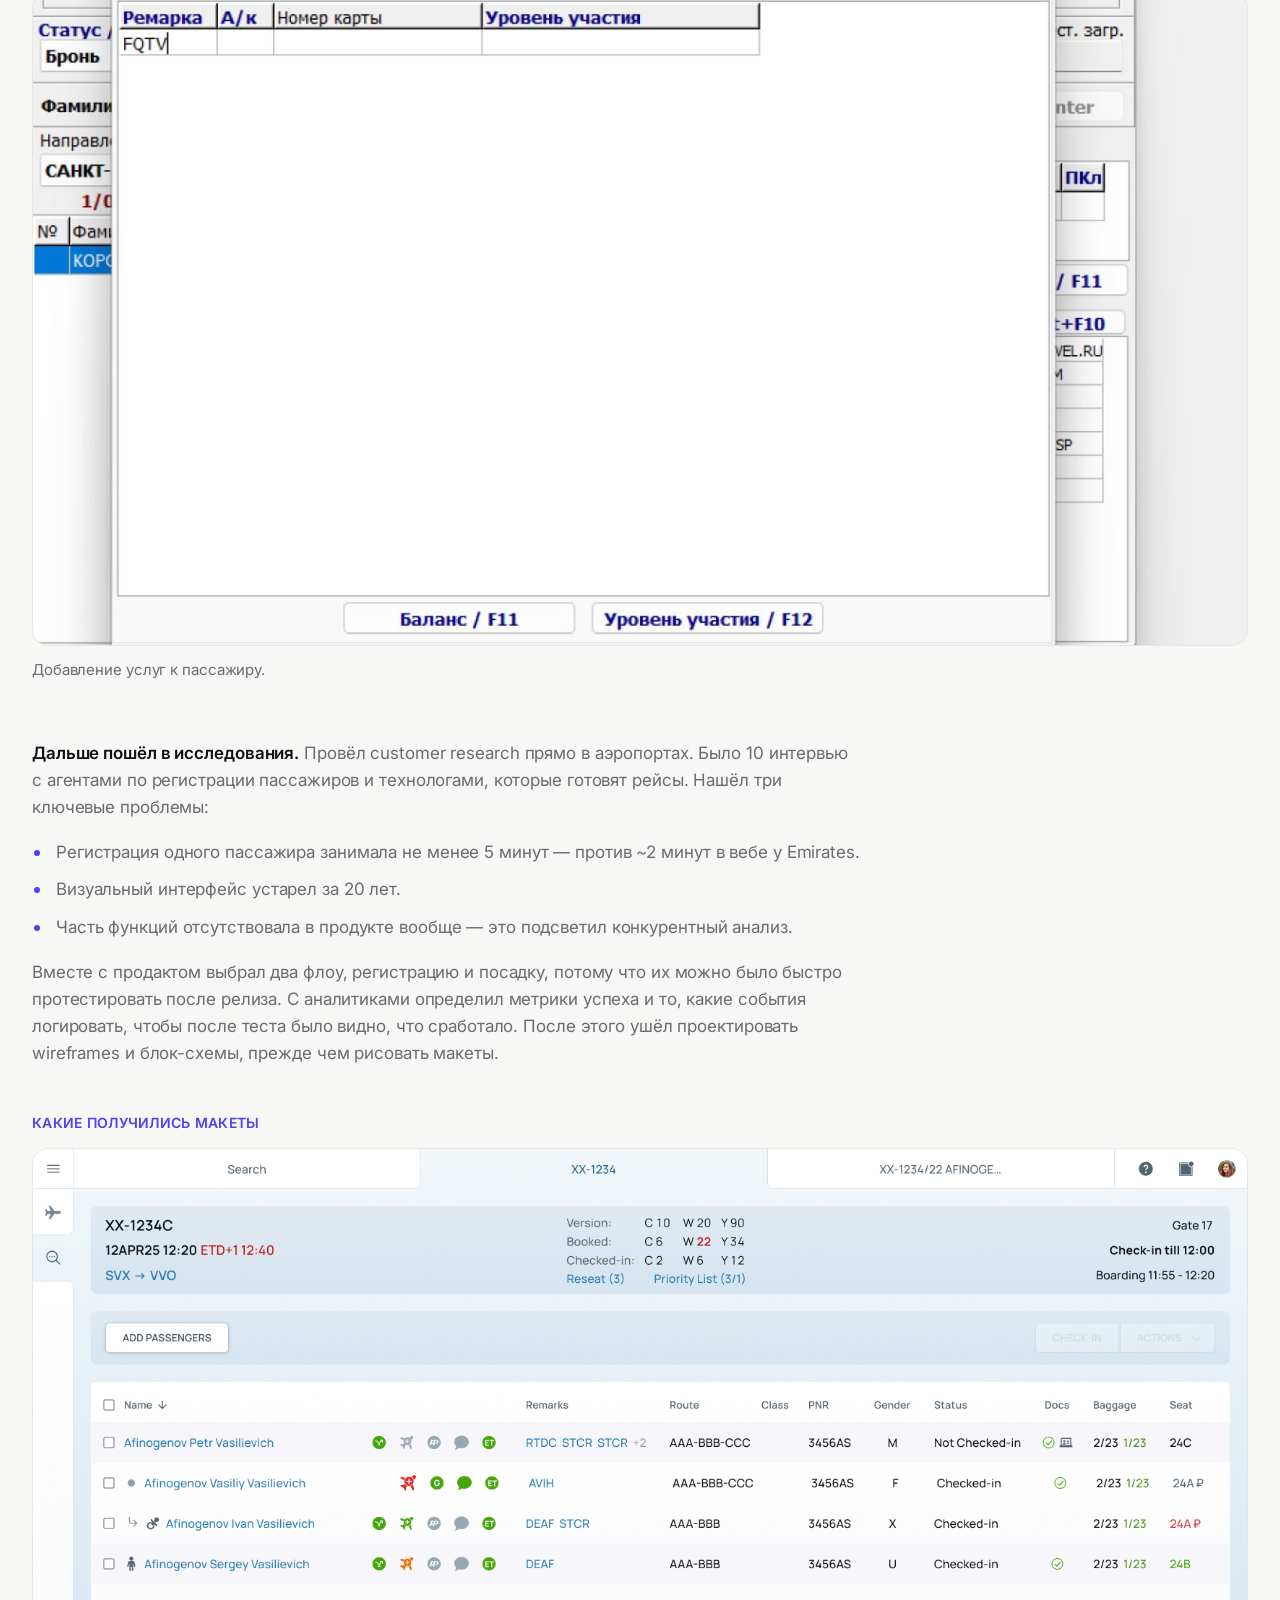
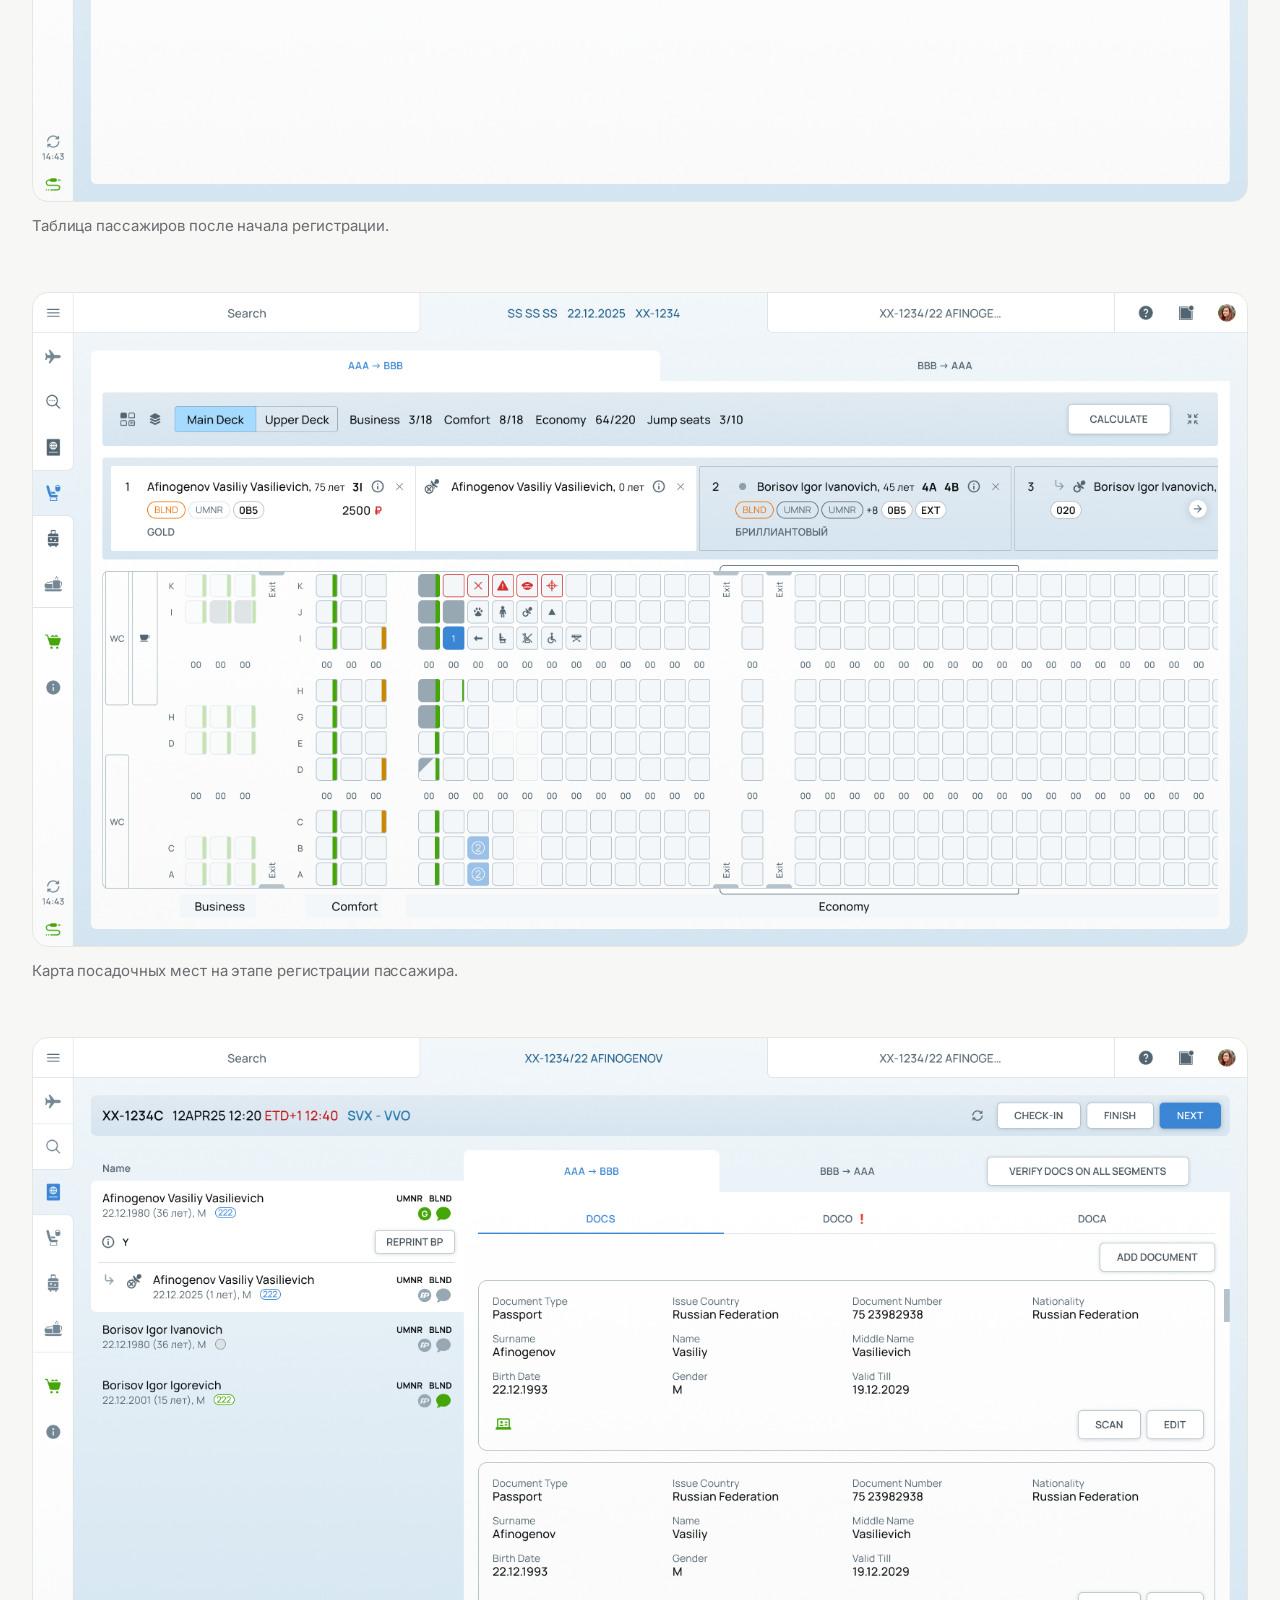
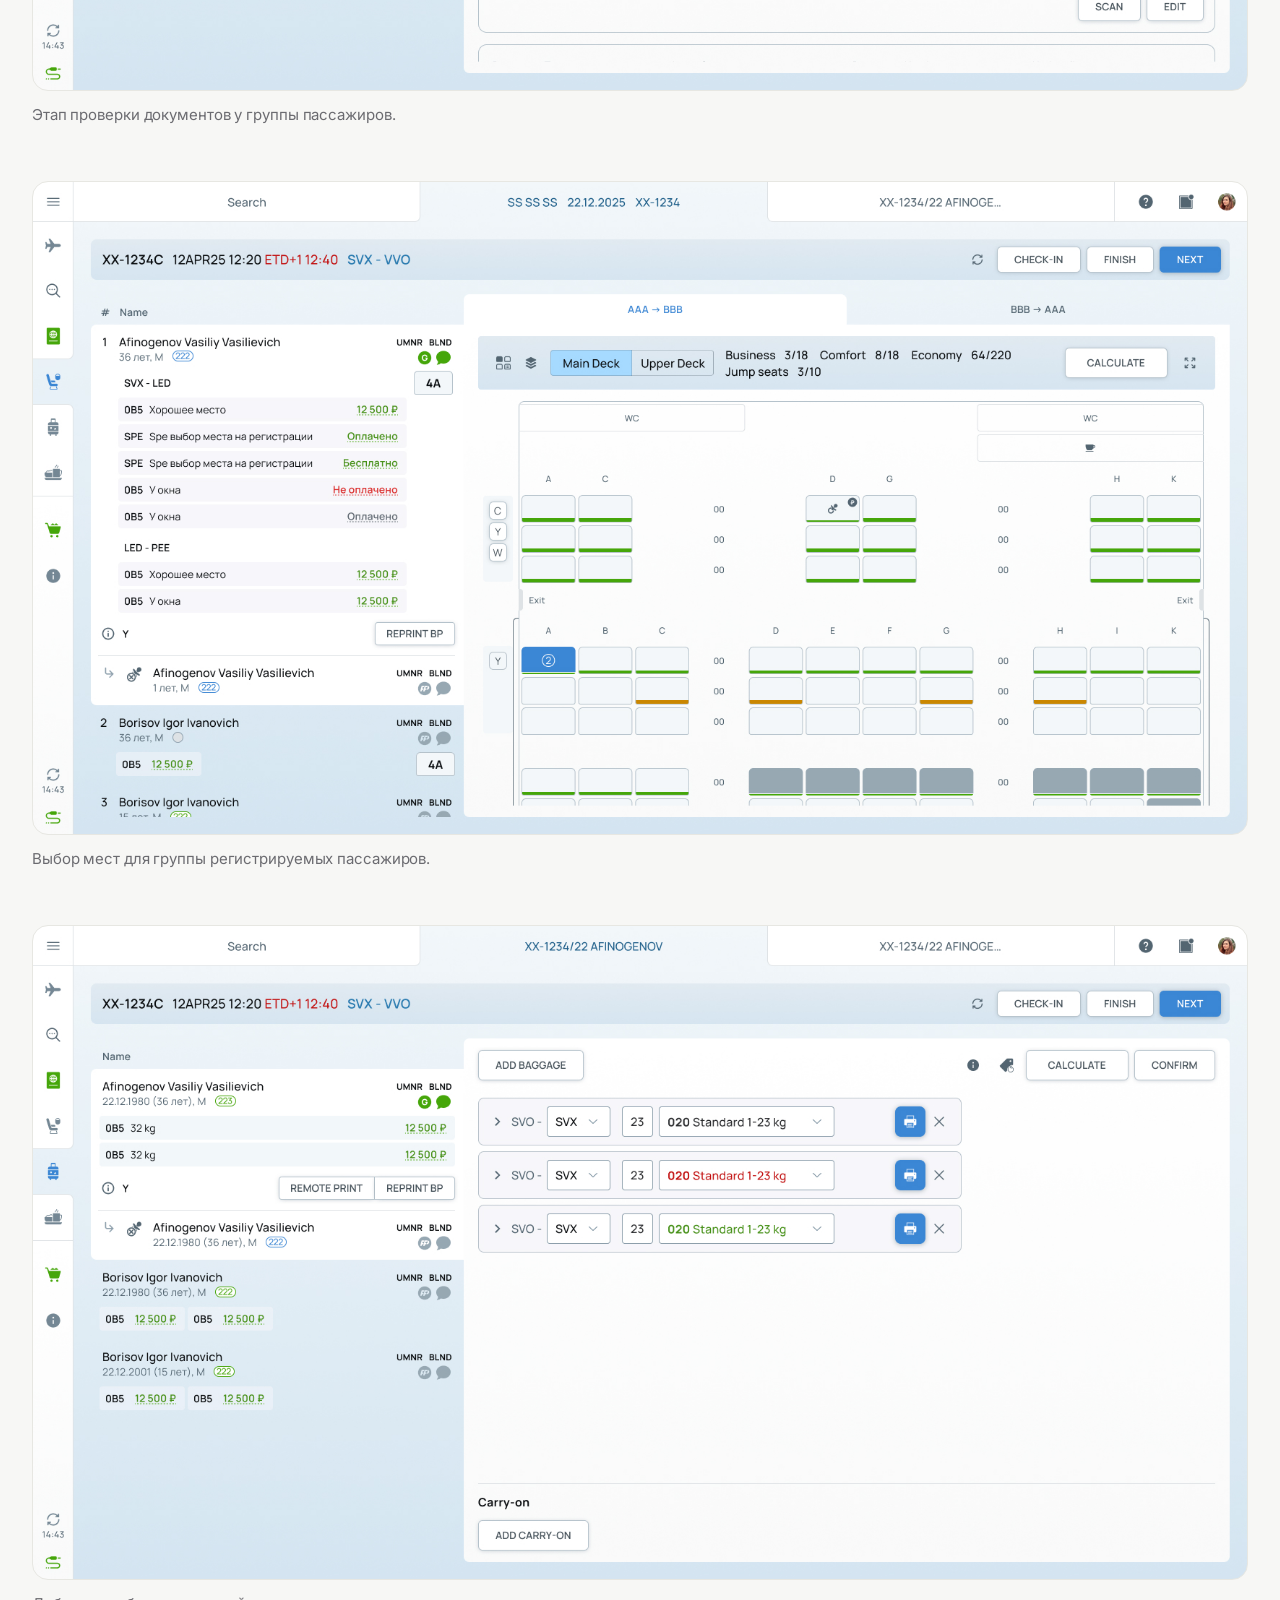
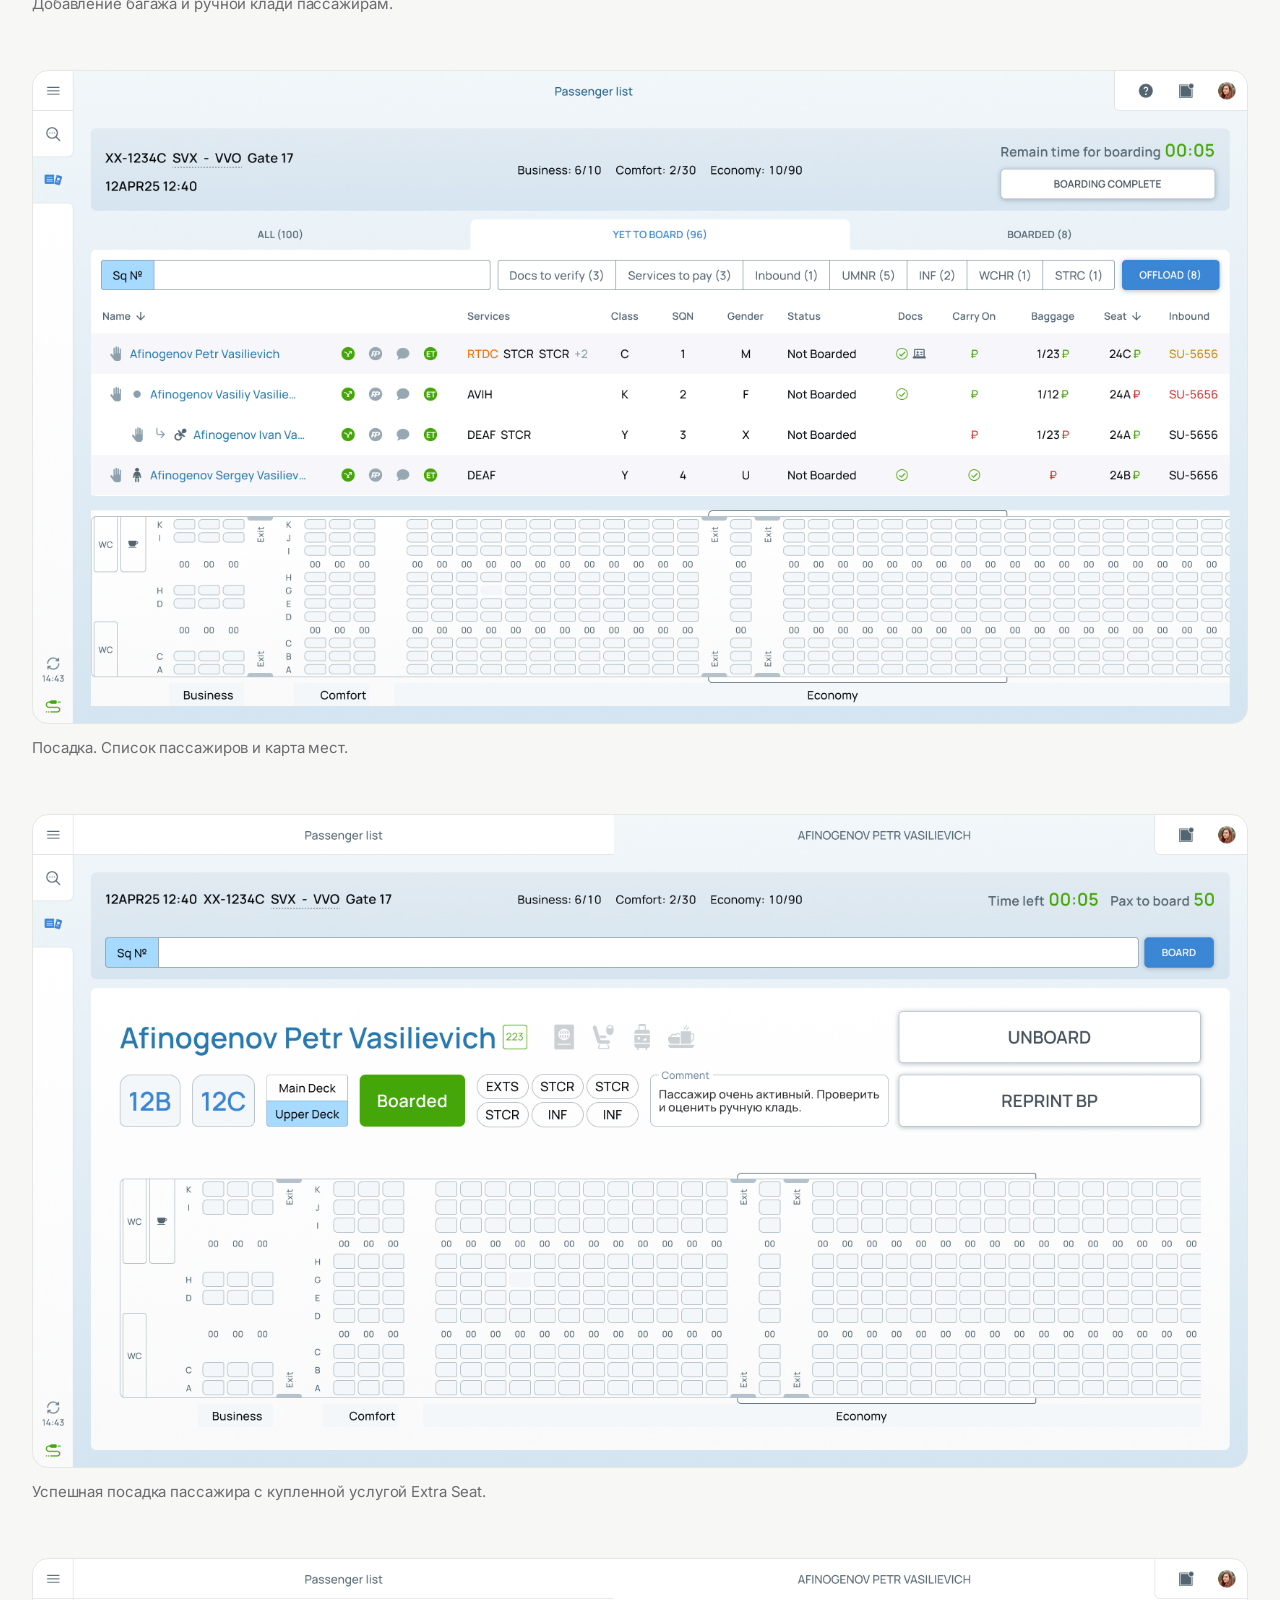
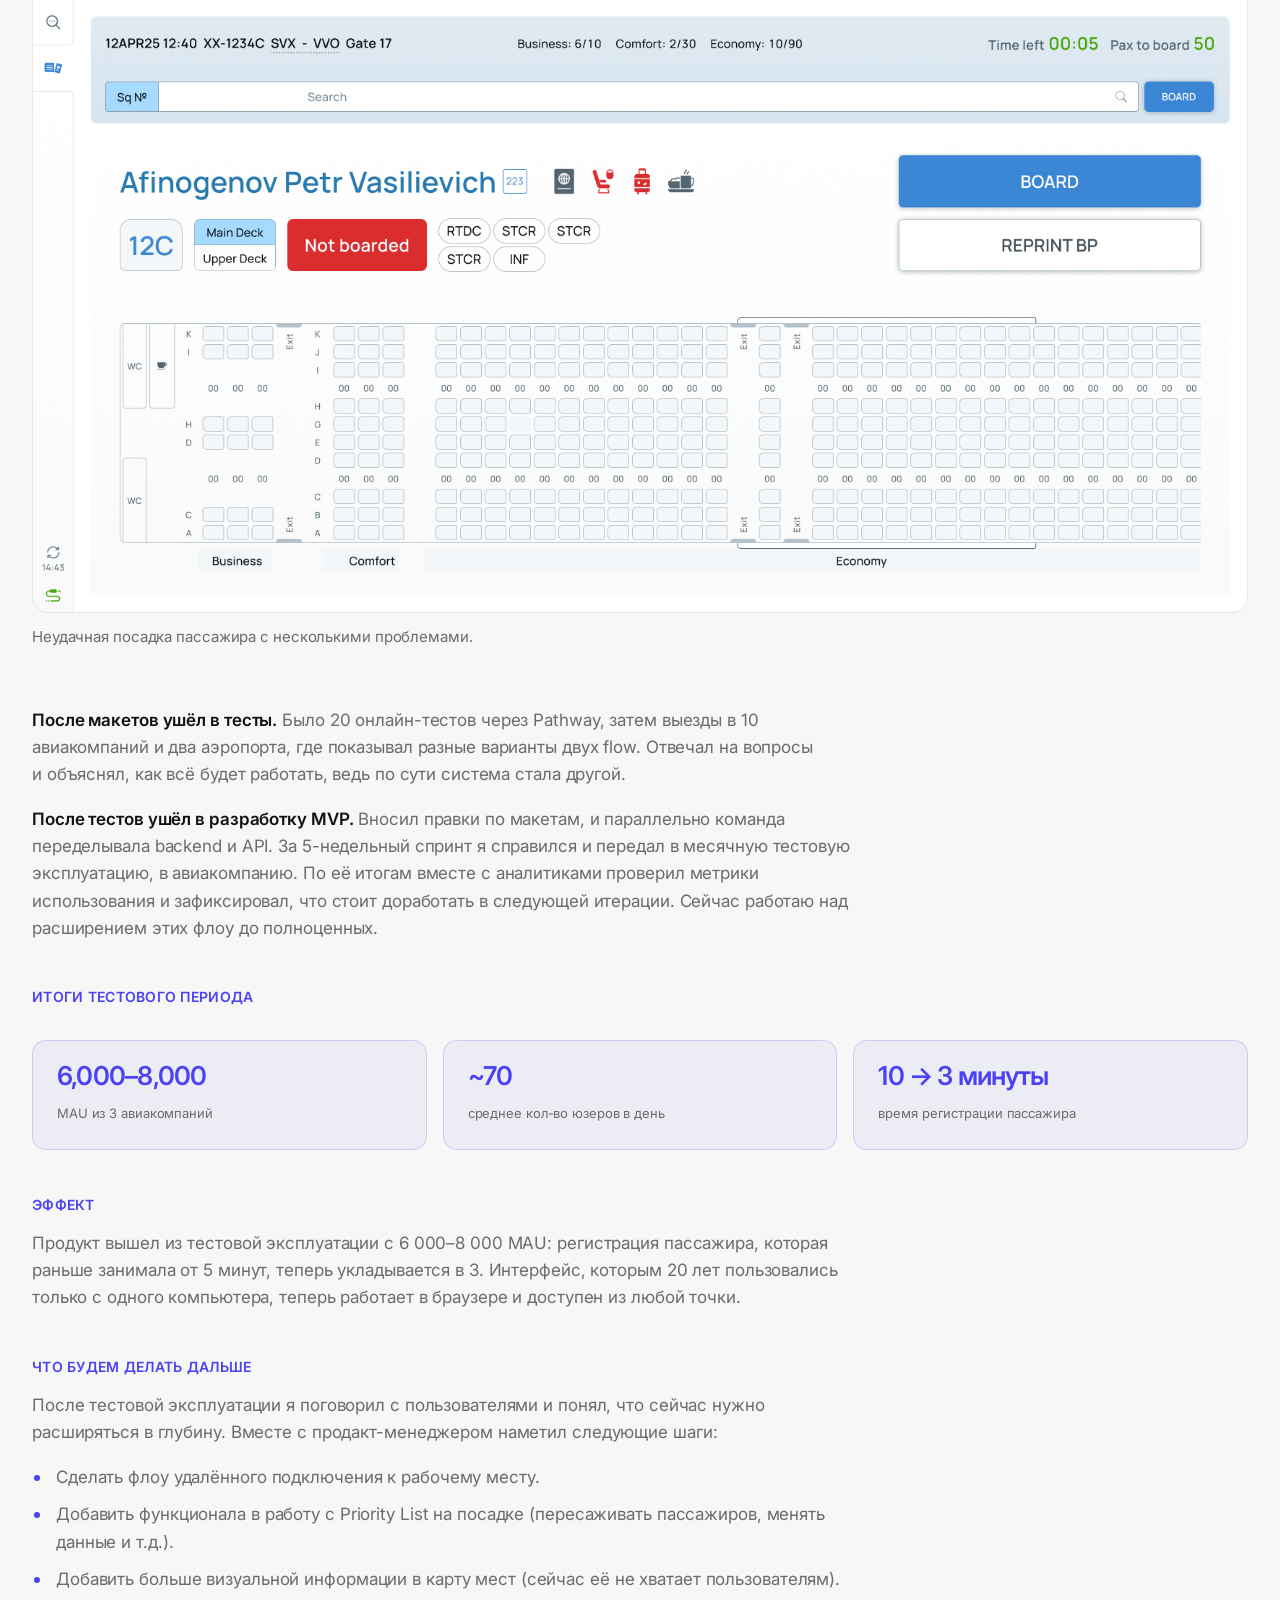
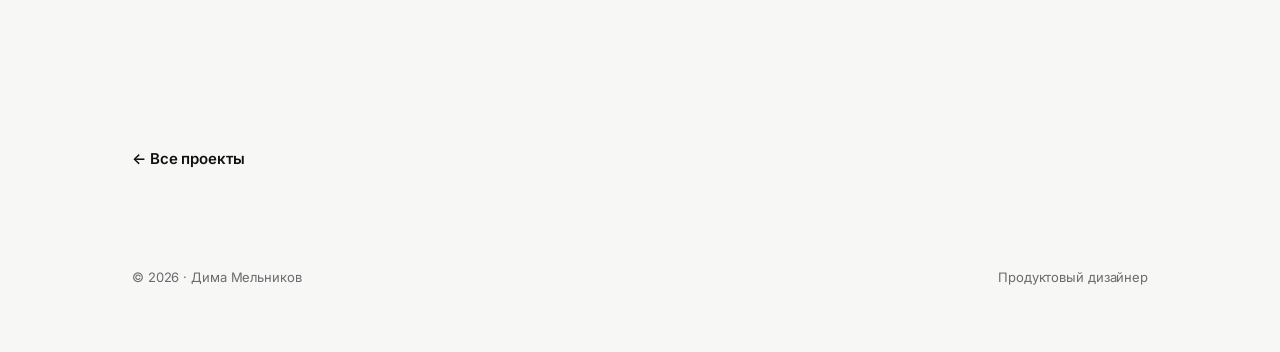
==== commit c2a0160f: "Add files via upload" ====
--- a/case-avia.html
+++ b/case-avia.html
@@ -50,8 +50,19 @@
     <h2 data-i18n="h2_what">Что я сделал</h2>
     <p data-i18n="what_p1"><strong>Сначала пошёл к&nbsp;разработке, а&nbsp;не&nbsp;приступил к&nbsp;макетам.</strong> Обсудил с&nbsp;командой, как им будет быстрее переносить дизайн, и&nbsp;остановился на&nbsp;дизайн-системе Material UI потому, что в&nbsp;других продуктах компании ведётся разработка на&nbsp;библиотеке Material UI React, а&nbsp;значит компоненты нужно будет только «покрасить». Ниже скриншот, как выглядел продукт до&nbsp;начала работы с&nbsp;ним.</p>
 
-    <div class="shots">
-      <div class="shot" style="--cover:url('before.jpg')"></div>
+    <div class="mockup-feed">
+      <div class="mockup-item">
+        <div class="cover" style="--cover:url('before-1.jpg')"></div>
+        <p class="mockup-caption" data-i18n="before1_caption">Список пассажиров на посадку.</p>
+      </div>
+      <div class="mockup-item">
+        <div class="cover" style="--cover:url('before-2.jpg')"></div>
+        <p class="mockup-caption" data-i18n="before2_caption">Регистрация пассажира.</p>
+      </div>
+      <div class="mockup-item">
+        <div class="cover" style="--cover:url('before-3.jpg')"></div>
+        <p class="mockup-caption" data-i18n="before3_caption">Добавление услуг к&nbsp;пассажиру.</p>
+      </div>
     </div>
 
     <p data-i18n="what_p2"><strong>Дальше пошёл в&nbsp;исследования.</strong> Провёл customer research прямо в&nbsp;аэропортах. Было 10 интервью с&nbsp;агентами по&nbsp;регистрации пассажиров и&nbsp;технологами, которые готовят рейсы. Нашёл три ключевые проблемы:</p>
@@ -67,43 +78,35 @@
     <div class="mockup-feed">
       <div class="mockup-item">
         <div class="cover" style="--cover:url('mockup-1.jpg')"></div>
-        <p class="mockup-caption" data-i18n="mockup1_caption"><em>Добавьте описание этого макета.</em></p>
+        <p class="mockup-caption" data-i18n="mockup1_caption">Таблица пассажиров после начала регистрации.</p>
       </div>
       <div class="mockup-item">
         <div class="cover" style="--cover:url('mockup-2.jpg')"></div>
-        <p class="mockup-caption" data-i18n="mockup2_caption"><em>Добавьте описание этого макета.</em></p>
+        <p class="mockup-caption" data-i18n="mockup2_caption">Карта посадочных мест на&nbsp;этапе регистрации пассажира.</p>
       </div>
       <div class="mockup-item">
         <div class="cover" style="--cover:url('mockup-3.jpg')"></div>
-        <p class="mockup-caption" data-i18n="mockup3_caption"><em>Добавьте описание этого макета.</em></p>
+        <p class="mockup-caption" data-i18n="mockup3_caption">Этап проверки документов у&nbsp;группы пассажиров.</p>
       </div>
       <div class="mockup-item">
         <div class="cover" style="--cover:url('mockup-4.jpg')"></div>
-        <p class="mockup-caption" data-i18n="mockup4_caption"><em>Добавьте описание этого макета.</em></p>
+        <p class="mockup-caption" data-i18n="mockup4_caption">Выбор мест для&nbsp;группы регистрируемых пассажиров.</p>
       </div>
       <div class="mockup-item">
         <div class="cover" style="--cover:url('mockup-5.jpg')"></div>
-        <p class="mockup-caption" data-i18n="mockup5_caption"><em>Добавьте описание этого макета.</em></p>
+        <p class="mockup-caption" data-i18n="mockup5_caption">Добавление багажа и&nbsp;ручной клади пассажирам.</p>
       </div>
       <div class="mockup-item">
         <div class="cover" style="--cover:url('mockup-6.jpg')"></div>
-        <p class="mockup-caption" data-i18n="mockup6_caption"><em>Добавьте описание этого макета.</em></p>
+        <p class="mockup-caption" data-i18n="mockup6_caption">Посадка. Список пассажиров и&nbsp;карта мест.</p>
       </div>
       <div class="mockup-item">
         <div class="cover" style="--cover:url('mockup-7.jpg')"></div>
-        <p class="mockup-caption" data-i18n="mockup7_caption"><em>Добавьте описание этого макета.</em></p>
+        <p class="mockup-caption" data-i18n="mockup7_caption">Успешная посадка пассажира с&nbsp;купленной услугой Extra Seat.</p>
       </div>
       <div class="mockup-item">
         <div class="cover" style="--cover:url('mockup-8.jpg')"></div>
-        <p class="mockup-caption" data-i18n="mockup8_caption"><em>Добавьте описание этого макета.</em></p>
-      </div>
-      <div class="mockup-item">
-        <div class="cover" style="--cover:url('mockup-9.jpg')"></div>
-        <p class="mockup-caption" data-i18n="mockup9_caption"><em>Добавьте описание этого макета.</em></p>
-      </div>
-      <div class="mockup-item">
-        <div class="cover" style="--cover:url('mockup-10.jpg')"></div>
-        <p class="mockup-caption" data-i18n="mockup10_caption"><em>Добавьте описание этого макета.</em></p>
+        <p class="mockup-caption" data-i18n="mockup8_caption">Неудачная посадка пассажира с&nbsp;несколькими проблемами.</p>
       </div>
     </div>
 
@@ -167,22 +170,23 @@
   problem_p: {ru:"Систему собрали 20 лет назад как desktop-приложение. Работать можно только с&nbsp;той машины, где оно установлено, удалённого доступа нет. Задача была не перерисовать интерфейс, а&nbsp;перенести продукт в&nbsp;веб и&nbsp;разобраться со&nbsp;всем, что&nbsp;накопилось за&nbsp;20 лет эксплуатации.", en:"The system was built 20 years ago as a desktop application. It only runs on the machine it's installed on, with no remote access. The task wasn't to redraw the interface, it was to move the product to the web and work through everything that had piled up over 20 years of use."},
   h2_what: {ru:"Что я сделал", en:"What I did"},
   what_p1: {ru:'<strong>Сначала пошёл к&nbsp;разработке, а&nbsp;не&nbsp;приступил к&nbsp;макетам.</strong> Обсудил с&nbsp;командой, как им будет быстрее переносить дизайн, и&nbsp;остановился на&nbsp;дизайн-системе Material UI потому, что в&nbsp;других продуктах компании ведётся разработка на&nbsp;библиотеке Material UI React, а&nbsp;значит компоненты нужно будет только «покрасить». Ниже скриншот, как выглядел продукт до&nbsp;начала работы с&nbsp;ним.', en:"<strong>Started with engineering, not with mockups.</strong> Discussed with the team how they could ship the design fastest, and I settled on the Material UI design system, since other products at the company were already built on the Material UI React library, meaning the components would just need to be \u201cre-skinned.\u201d Below is a screenshot of what the product looked like before I started working on it."},
+  before1_caption: {ru:"Список пассажиров на посадку.", en:"Passenger boarding list."},
+  before2_caption: {ru:"Регистрация пассажира.", en:"Passenger check-in."},
+  before3_caption: {ru:"Добавление услуг к&nbsp;пассажиру.", en:"Adding services to a passenger."},
   what_p2: {ru:'<strong>Дальше пошёл в&nbsp;исследования.</strong> Провёл customer research прямо в&nbsp;аэропортах. Было 10 интервью с&nbsp;агентами по&nbsp;регистрации пассажиров и&nbsp;технологами, которые готовят рейсы. Нашёл три ключевые проблемы:', en:"<strong>Next came research.</strong> Ran customer research right at the airports: 10 interviews with passenger check-in agents and the technologists who prepare flights. Found three key problems:"},
   li1: {ru:"Регистрация одного пассажира занимала не&nbsp;менее 5 минут — против ~2 минут в&nbsp;вебе у&nbsp;Emirates.", en:"Checking in a single passenger took at least 5 minutes, versus about 2 minutes in Emirates' web check-in."},
   li2: {ru:"Визуальный интерфейс устарел за&nbsp;20 лет.", en:"The visual interface hadn't changed in 20 years."},
   li3: {ru:"Часть функций отсутствовала в&nbsp;продукте вообще — это&nbsp;подсветил конкурентный анализ.", en:"Some features were missing from the product entirely — competitive analysis brought that to light."},
   what_p3: {ru:"Вместе с&nbsp;продактом выбрал два флоу, регистрацию и&nbsp;посадку, потому что их можно было быстро протестировать после релиза. С&nbsp;аналитиками определил метрики успеха и&nbsp;то, какие события логировать, чтобы после теста было видно, что&nbsp;сработало. После этого ушёл проектировать wireframes и&nbsp;блок-схемы, прежде чем&nbsp;рисовать макеты.", en:"Together with the product manager, I picked two flows, check-in and boarding, because they could be tested quickly after release. Worked with analysts to define success metrics and what events to log, so it would be clear after testing what worked. Then I moved on to wireframes and flowcharts before drawing any mockups."},
   h2_mockups: {ru:"Какие получились макеты", en:"How the mockups turned out"},
-  mockup1_caption: {ru:"<em>Добавьте описание этого макета.</em>", en:"<em>Add a caption for this mockup.</em>"},
-  mockup2_caption: {ru:"<em>Добавьте описание этого макета.</em>", en:"<em>Add a caption for this mockup.</em>"},
-  mockup3_caption: {ru:"<em>Добавьте описание этого макета.</em>", en:"<em>Add a caption for this mockup.</em>"},
-  mockup4_caption: {ru:"<em>Добавьте описание этого макета.</em>", en:"<em>Add a caption for this mockup.</em>"},
-  mockup5_caption: {ru:"<em>Добавьте описание этого макета.</em>", en:"<em>Add a caption for this mockup.</em>"},
-  mockup6_caption: {ru:"<em>Добавьте описание этого макета.</em>", en:"<em>Add a caption for this mockup.</em>"},
-  mockup7_caption: {ru:"<em>Добавьте описание этого макета.</em>", en:"<em>Add a caption for this mockup.</em>"},
-  mockup8_caption: {ru:"<em>Добавьте описание этого макета.</em>", en:"<em>Add a caption for this mockup.</em>"},
-  mockup9_caption: {ru:"<em>Добавьте описание этого макета.</em>", en:"<em>Add a caption for this mockup.</em>"},
-  mockup10_caption: {ru:"<em>Добавьте описание этого макета.</em>", en:"<em>Add a caption for this mockup.</em>"},
+  mockup1_caption: {ru:"Таблица пассажиров после начала регистрации.", en:"Passenger table after check-in starts."},
+  mockup2_caption: {ru:"Карта посадочных мест на&nbsp;этапе регистрации пассажира.", en:"Seat map at the passenger check-in stage."},
+  mockup3_caption: {ru:"Этап проверки документов у&nbsp;группы пассажиров.", en:"Document check for a group of passengers."},
+  mockup4_caption: {ru:"Выбор мест для&nbsp;группы регистрируемых пассажиров.", en:"Seat selection for a group of passengers being checked in."},
+  mockup5_caption: {ru:"Добавление багажа и&nbsp;ручной клади пассажирам.", en:"Adding baggage and carry-on for passengers."},
+  mockup6_caption: {ru:"Посадка. Список пассажиров и&nbsp;карта мест.", en:"Boarding. Passenger list and seat map."},
+  mockup7_caption: {ru:"Успешная посадка пассажира с&nbsp;купленной услугой Extra Seat.", en:"Successful boarding of a passenger with a purchased Extra Seat service."},
+  mockup8_caption: {ru:"Неудачная посадка пассажира с&nbsp;несколькими проблемами.", en:"Unsuccessful boarding of a passenger with several issues."},
   what_p4: {ru:"<strong>После макетов ушёл в&nbsp;тесты.</strong> Было 20 онлайн-тестов через Pathway, затем выезды в&nbsp;10 авиакомпаний и&nbsp;два аэропорта, где показывал разные варианты двух flow. Отвечал на&nbsp;вопросы и&nbsp;объяснял, как всё будет работать, ведь по&nbsp;сути система стала другой.", en:"<strong>After the mockups, I moved into testing.</strong> 20 online tests through Pathway, then site visits to 10 airlines and two airports, showing different variants of the two flows. I answered questions and explained how everything would work, since the system had essentially become a different one."},
   what_p5: {ru:"<strong>После тестов ушёл в&nbsp;разработку MVP.</strong> Вносил правки по&nbsp;макетам, и&nbsp;параллельно команда переделывала backend и&nbsp;API. За 5-недельный спринт я справился и&nbsp;передал в&nbsp;месячную тестовую эксплуатацию, в&nbsp;авиакомпанию. По её итогам вместе с&nbsp;аналитиками проверил метрики использования и&nbsp;зафиксировал, что&nbsp;стоит доработать в&nbsp;следующей итерации. Сейчас работаю над расширением этих флоу до&nbsp;полноценных.", en:"<strong>After testing, I moved into MVP development.</strong> I adjusted the mockups while the team rebuilt the backend and API in parallel. I shipped it in a 5-week sprint and handed it off for a month-long test run at an airline. Afterwards, I reviewed usage metrics with the analysts and logged what to improve in the next iteration. I'm currently working on expanding these flows into full-fledged ones."},
   h2_result: {ru:"Итоги тестового периода", en:"Results of the test period"},
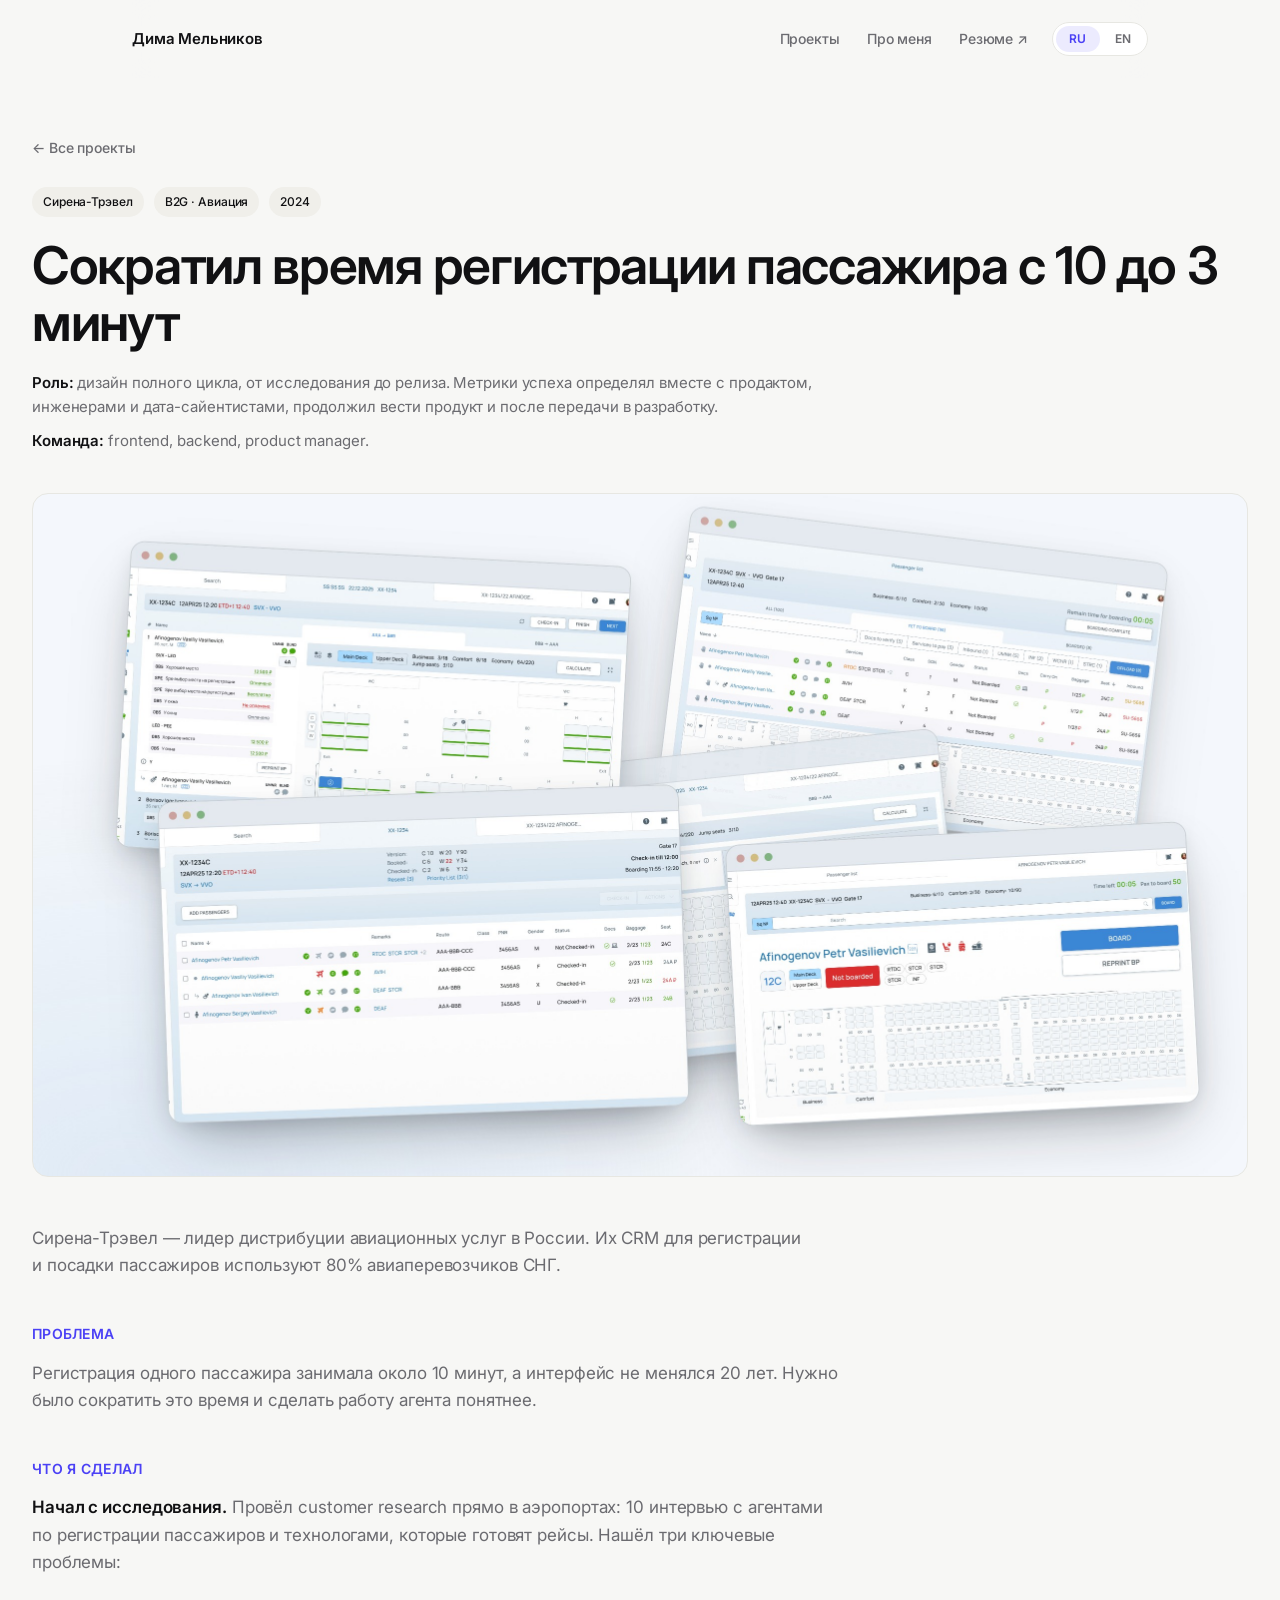
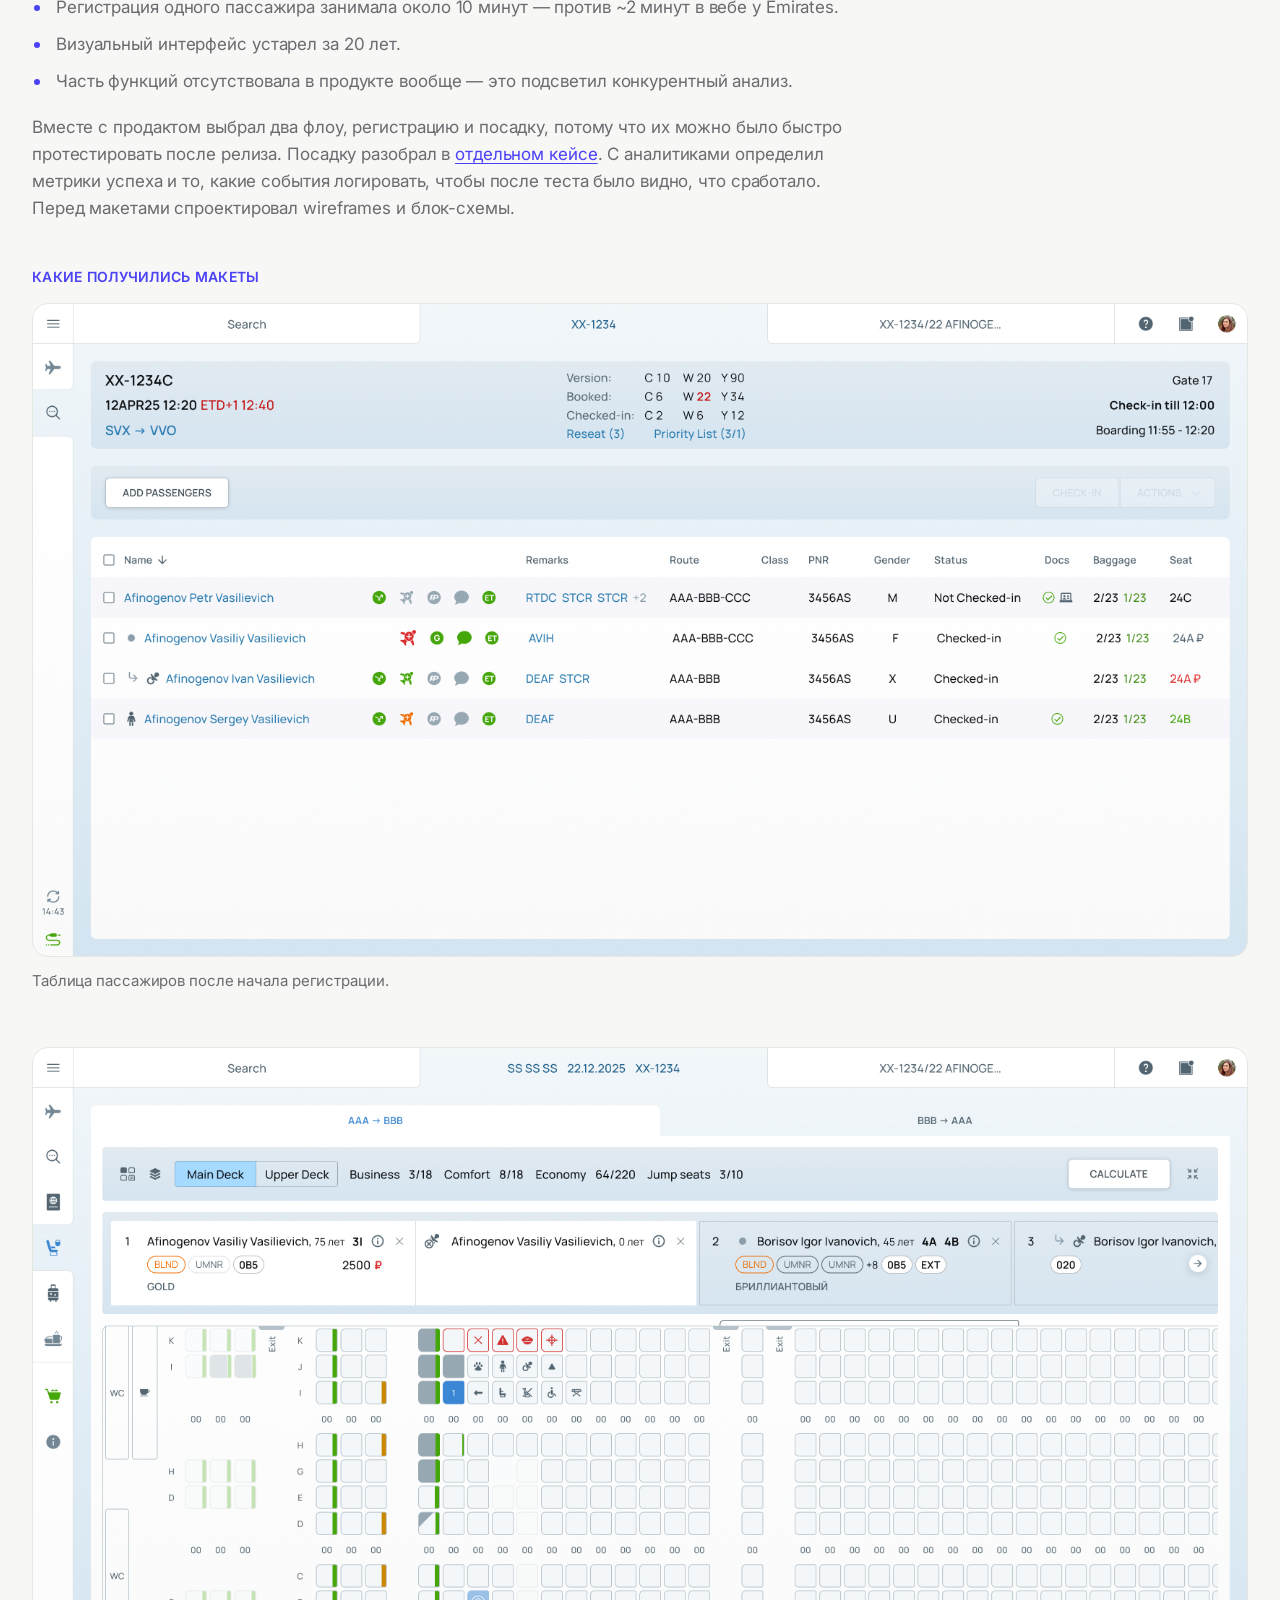
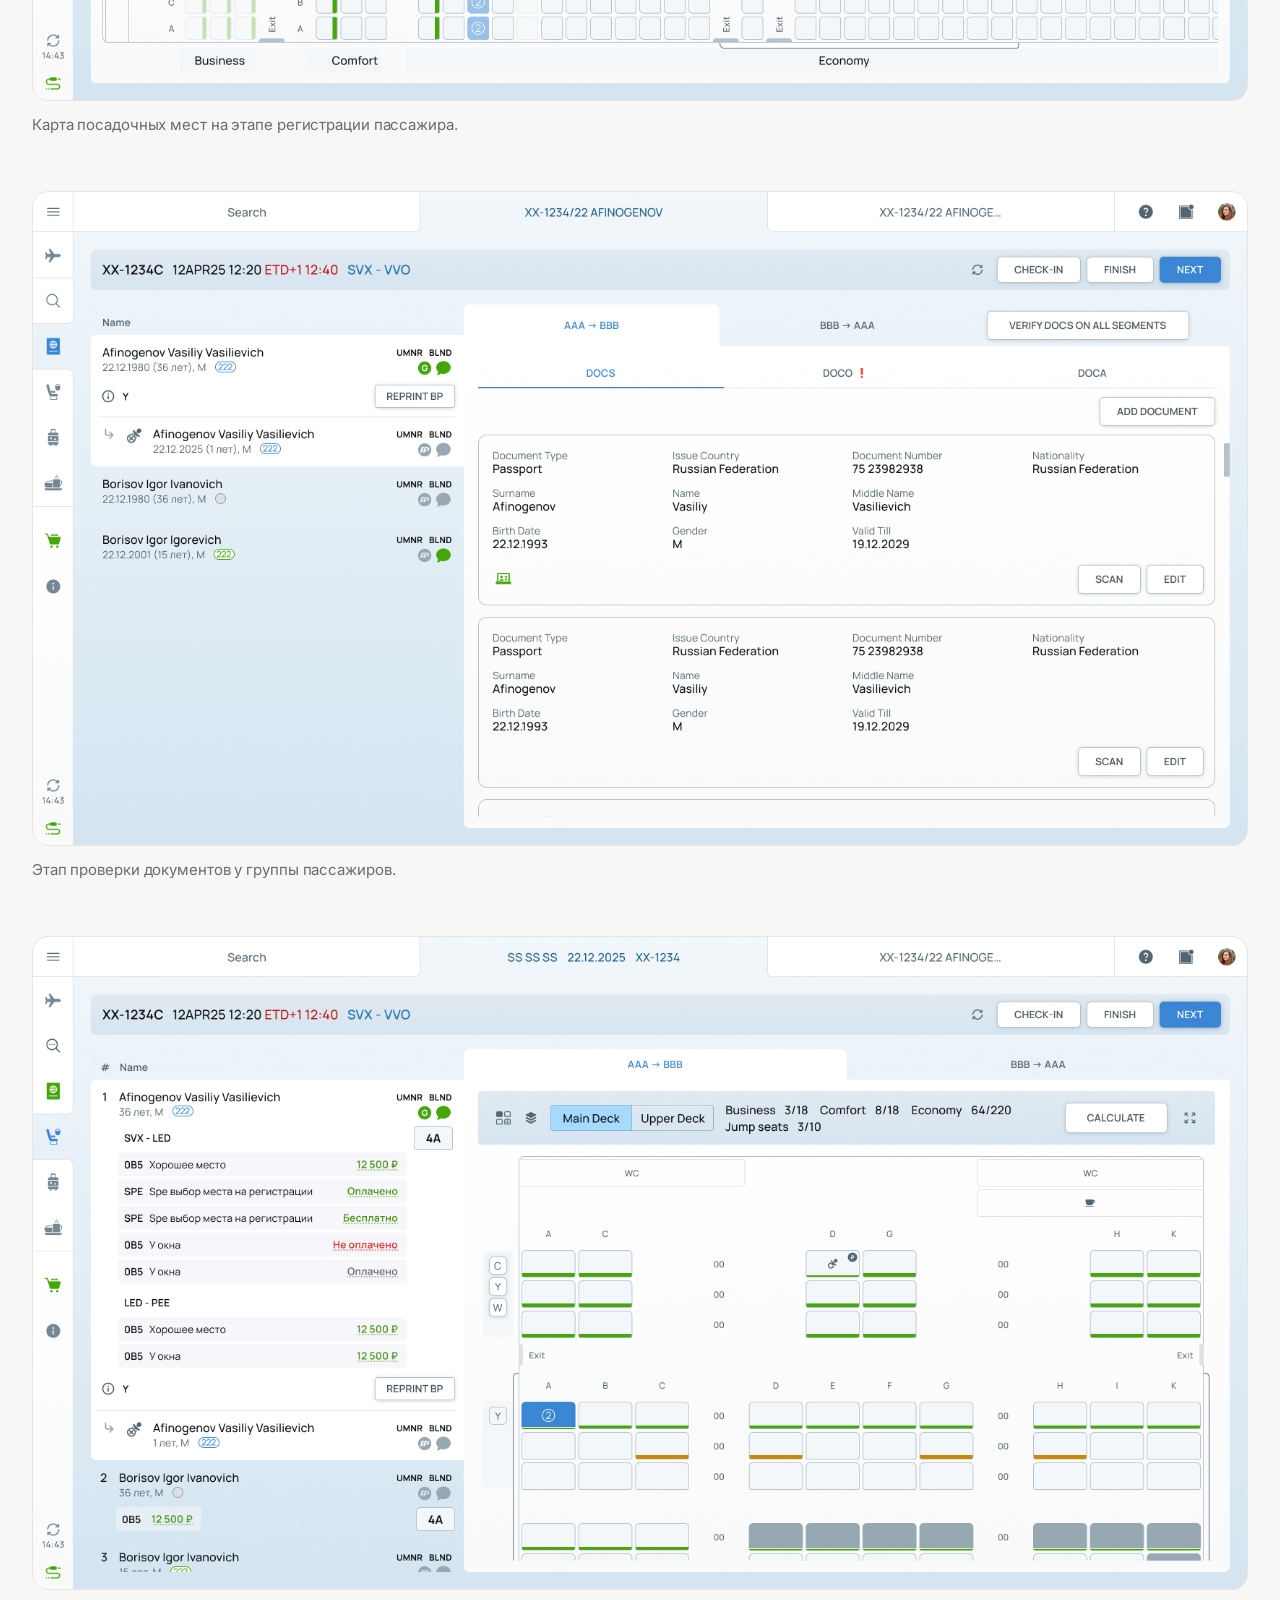
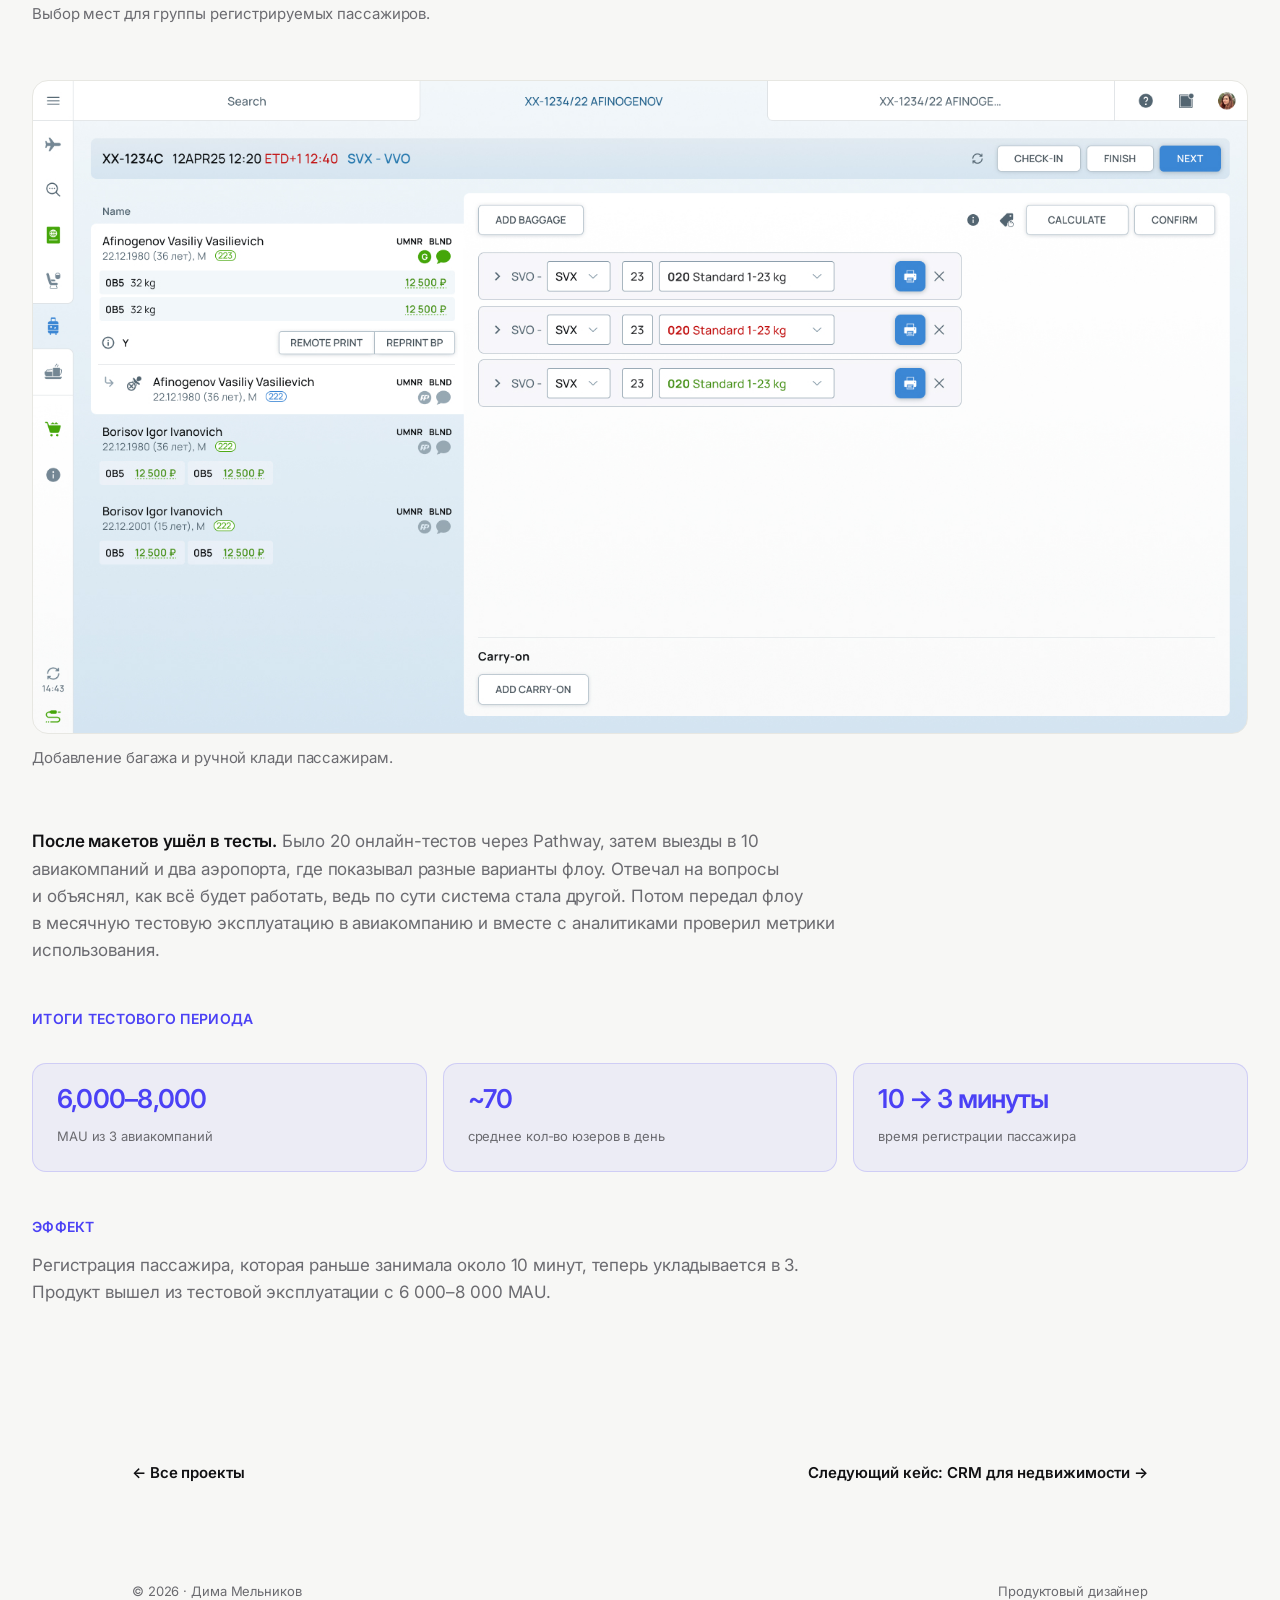
==== commit b0429d58: "Add files via upload" ====
--- a/case-avia.html
+++ b/case-avia.html
@@ -3,7 +3,7 @@
 <head>
 <meta charset="UTF-8">
 <meta name="viewport" content="width=device-width, initial-scale=1.0">
-<title>CRM для авиакомпаний · Портфолио</title>
+<title>Регистрация пассажира · Портфолио</title>
 <link rel="preconnect" href="https://fonts.googleapis.com">
 <link rel="preconnect" href="https://fonts.gstatic.com" crossorigin>
 <link href="https://fonts.googleapis.com/css2?family=Inter:wght@400;500;600;700&display=swap" rel="stylesheet">
@@ -18,7 +18,7 @@
       <nav>
         <a href="index.html#projects" data-i18n="nav_projects">Проекты</a>
         <a href="index.html#about" data-i18n="nav_about">Про меня</a>
-        <a href="#" data-resume data-i18n="nav_resume">Резюме ↗</a>
+        <a href="#" data-i18n="nav_resume" data-i18n-href="resume_url">Резюме ↗</a>
       </nav>
       <div class="lang-switch">
         <button data-lang="ru" class="active" aria-pressed="true">RU</button>
@@ -32,7 +32,7 @@
   <div class="wrap-wide">
     <a class="back-link" href="index.html" data-i18n="back_link">← Все проекты</a>
     <div class="case-meta"><span class="tag" data-i18n="tag1">Сирена-Трэвел</span><span class="tag" data-i18n="tag2">B2G · Авиация</span><span class="tag" data-i18n="tag3">2024</span></div>
-    <h1 data-i18n="case_h1">Обновил CRM-систему для авиации, которая не обновлялась 20 лет</h1>
+    <h1 data-i18n="case_h1">Сократил время регистрации пассажира с 10 до 3 минут</h1>
     <p class="role-line" data-i18n="role_line"><b>Роль:</b> дизайн полного цикла, от исследования до релиза. Метрики успеха определял вместе с продактом, инженерами и дата-сайентистами, продолжил вести продукт и после передачи в разработку.</p>
     <p class="role-line" data-i18n="team_line"><b>Команда:</b> frontend, backend, product manager.</p>
   </div>
@@ -42,39 +42,26 @@
   <div class="wrap-wide">
     <div class="cover" style="--cover: url('cover-1.jpg')"></div>
 
-    <p data-i18n="intro_p">Сирена-Трэвел — лидер дистрибуции авиационных услуг в&nbsp;России. Их CRM закрывает весь цикл подготовки рейса: от&nbsp;бронирования пассажира до&nbsp;регистрации и&nbsp;вылета, и&nbsp;её используют авиакомпании и&nbsp;аэропорты в&nbsp;разных странах СНГ — то&nbsp;есть решения приходилось проверять на&nbsp;устойчивость сразу на&nbsp;нескольких рынках, а&nbsp;не на&nbsp;одном.</p>
+    <p data-i18n="intro_p">Сирена-Трэвел — лидер дистрибуции авиационных услуг в&nbsp;России. Их CRM для&nbsp;регистрации и&nbsp;посадки пассажиров используют 80% авиаперевозчиков СНГ.</p>
 
     <h2 data-i18n="h2_problem">Проблема</h2>
-    <p data-i18n="problem_p">Систему собрали 20 лет назад как desktop-приложение. Работать можно только с&nbsp;той машины, где оно установлено, удалённого доступа нет. Задача была не перерисовать интерфейс, а&nbsp;перенести продукт в&nbsp;веб и&nbsp;разобраться со&nbsp;всем, что&nbsp;накопилось за&nbsp;20 лет эксплуатации.</p>
+
+    <p data-i18n="problem_p">Регистрация одного пассажира занимала около 10 минут, а&nbsp;интерфейс не&nbsp;менялся 20 лет. Нужно было сократить это время и&nbsp;сделать работу агента понятнее.</p>
 
     <h2 data-i18n="h2_what">Что я сделал</h2>
-    <p data-i18n="what_p1"><strong>Сначала пошёл к&nbsp;разработке, а&nbsp;не&nbsp;приступил к&nbsp;макетам.</strong> Обсудил с&nbsp;командой, как им будет быстрее переносить дизайн, и&nbsp;остановился на&nbsp;дизайн-системе Material UI потому, что в&nbsp;других продуктах компании ведётся разработка на&nbsp;библиотеке Material UI React, а&nbsp;значит компоненты нужно будет только «покрасить». Ниже скриншот, как выглядел продукт до&nbsp;начала работы с&nbsp;ним.</p>
 
-    <div class="mockup-feed">
-      <div class="mockup-item">
-        <div class="cover" style="--cover:url('before-1.jpg')"></div>
-        <p class="mockup-caption" data-i18n="before1_caption">Список пассажиров на посадку.</p>
-      </div>
-      <div class="mockup-item">
-        <div class="cover" style="--cover:url('before-2.jpg')"></div>
-        <p class="mockup-caption" data-i18n="before2_caption">Регистрация пассажира.</p>
-      </div>
-      <div class="mockup-item">
-        <div class="cover" style="--cover:url('before-3.jpg')"></div>
-        <p class="mockup-caption" data-i18n="before3_caption">Добавление услуг к&nbsp;пассажиру.</p>
-      </div>
-    </div>
+    <p data-i18n="what_p2"><strong>Начал с&nbsp;исследования.</strong> Провёл customer research прямо в&nbsp;аэропортах: 10 интервью с&nbsp;агентами по&nbsp;регистрации пассажиров и&nbsp;технологами, которые готовят рейсы. Нашёл три ключевые проблемы:</p>
 
-    <p data-i18n="what_p2"><strong>Дальше пошёл в&nbsp;исследования.</strong> Провёл customer research прямо в&nbsp;аэропортах. Было 10 интервью с&nbsp;агентами по&nbsp;регистрации пассажиров и&nbsp;технологами, которые готовят рейсы. Нашёл три ключевые проблемы:</p>
     <ul>
-      <li data-i18n="li1">Регистрация одного пассажира занимала не&nbsp;менее 5 минут — против ~2 минут в&nbsp;вебе у&nbsp;Emirates.</li>
+      <li data-i18n="li1">Регистрация одного пассажира занимала около 10 минут — против ~2 минут в&nbsp;вебе у&nbsp;Emirates.</li>
       <li data-i18n="li2">Визуальный интерфейс устарел за&nbsp;20 лет.</li>
       <li data-i18n="li3">Часть функций отсутствовала в&nbsp;продукте вообще — это&nbsp;подсветил конкурентный анализ.</li>
     </ul>
 
-    <p data-i18n="what_p3">Вместе с&nbsp;продактом выбрал два флоу, регистрацию и&nbsp;посадку, потому что их можно было быстро протестировать после релиза. С&nbsp;аналитиками определил метрики успеха и&nbsp;то, какие события логировать, чтобы после теста было видно, что&nbsp;сработало. После этого ушёл проектировать wireframes и&nbsp;блок-схемы, прежде чем&nbsp;рисовать макеты.</p>
+    <p data-i18n="what_p3">Вместе с&nbsp;продактом выбрал два флоу, регистрацию и&nbsp;посадку, потому что их можно было быстро протестировать после релиза. Посадку разобрал в&nbsp;<a href="case-boarding.html">отдельном кейсе</a>. С&nbsp;аналитиками определил метрики успеха и&nbsp;то, какие события логировать, чтобы после теста было видно, что&nbsp;сработало. Перед макетами спроектировал wireframes и&nbsp;блок-схемы.</p>
 
     <h2 data-i18n="h2_mockups">Какие получились макеты</h2>
+
     <div class="mockup-feed">
       <div class="mockup-item">
         <div class="cover" style="--cover:url('mockup-1.jpg')"></div>
@@ -96,25 +83,12 @@
         <div class="cover" style="--cover:url('mockup-5.jpg')"></div>
         <p class="mockup-caption" data-i18n="mockup5_caption">Добавление багажа и&nbsp;ручной клади пассажирам.</p>
       </div>
-      <div class="mockup-item">
-        <div class="cover" style="--cover:url('mockup-6.jpg')"></div>
-        <p class="mockup-caption" data-i18n="mockup6_caption">Посадка. Список пассажиров и&nbsp;карта мест.</p>
-      </div>
-      <div class="mockup-item">
-        <div class="cover" style="--cover:url('mockup-7.jpg')"></div>
-        <p class="mockup-caption" data-i18n="mockup7_caption">Успешная посадка пассажира с&nbsp;купленной услугой Extra Seat.</p>
-      </div>
-      <div class="mockup-item">
-        <div class="cover" style="--cover:url('mockup-8.jpg')"></div>
-        <p class="mockup-caption" data-i18n="mockup8_caption">Неудачная посадка пассажира с&nbsp;несколькими проблемами.</p>
-      </div>
     </div>
 
-    <p data-i18n="what_p4"><strong>После макетов ушёл в&nbsp;тесты.</strong> Было 20 онлайн-тестов через Pathway, затем выезды в&nbsp;10 авиакомпаний и&nbsp;два аэропорта, где показывал разные варианты двух flow. Отвечал на&nbsp;вопросы и&nbsp;объяснял, как всё будет работать, ведь по&nbsp;сути система стала другой.</p>
-
-    <p data-i18n="what_p5"><strong>После тестов ушёл в&nbsp;разработку MVP.</strong> Вносил правки по&nbsp;макетам, и&nbsp;параллельно команда переделывала backend и&nbsp;API. За 5-недельный спринт я справился и&nbsp;передал в&nbsp;месячную тестовую эксплуатацию, в&nbsp;авиакомпанию. По её итогам вместе с&nbsp;аналитиками проверил метрики использования и&nbsp;зафиксировал, что&nbsp;стоит доработать в&nbsp;следующей итерации. Сейчас работаю над расширением этих флоу до&nbsp;полноценных.</p>
+    <p data-i18n="what_p4"><strong>После макетов ушёл в&nbsp;тесты.</strong> Было 20 онлайн-тестов через Pathway, затем выезды в&nbsp;10 авиакомпаний и&nbsp;два аэропорта, где показывал разные варианты флоу. Отвечал на&nbsp;вопросы и&nbsp;объяснял, как всё будет работать, ведь по&nbsp;сути система стала другой. Потом передал флоу в&nbsp;месячную тестовую эксплуатацию в&nbsp;авиакомпанию и&nbsp;вместе с&nbsp;аналитиками проверил метрики использования.</p>
 
     <h2 data-i18n="h2_result">Итоги тестового периода</h2>
+
     <div class="result">
       <div class="kpi"><b data-i18n="kpi1_b">6,000–8,000</b><span data-i18n="kpi1_span">MAU из 3 авиакомпаний</span></div>
       <div class="kpi"><b data-i18n="kpi2_b">~70</b><span data-i18n="kpi2_span">среднее кол-во юзеров в день</span></div>
@@ -122,21 +96,16 @@
     </div>
 
     <h2 data-i18n="h2_outcome">Эффект</h2>
-    <p data-i18n="outcome_p">Продукт вышел из&nbsp;тестовой эксплуатации с&nbsp;6 000–8 000 MAU: регистрация пассажира, которая раньше занимала от&nbsp;5 минут, теперь укладывается в&nbsp;3. Интерфейс, которым 20 лет пользовались только с&nbsp;одного компьютера, теперь работает в&nbsp;браузере и&nbsp;доступен из&nbsp;любой точки.</p>
 
-    <h2 data-i18n="h2_impact">Что будем делать дальше</h2>
-    <p data-i18n="impact_p">После тестовой эксплуатации я поговорил с&nbsp;пользователями и&nbsp;понял, что&nbsp;сейчас нужно расширяться в&nbsp;глубину. Вместе с&nbsp;продакт-менеджером наметил следующие шаги:</p>
-    <ul>
-      <li data-i18n="impact_li1">Сделать флоу удалённого подключения к&nbsp;рабочему месту.</li>
-      <li data-i18n="impact_li2">Добавить функционала в&nbsp;работу с&nbsp;Priority List на&nbsp;посадке (пересаживать пассажиров, менять данные и&nbsp;т.д.).</li>
-      <li data-i18n="impact_li3">Добавить больше визуальной информации в&nbsp;карту мест (сейчас её&nbsp;не&nbsp;хватает пользователям).</li>
-    </ul>
+    <p data-i18n="outcome_p">Регистрация пассажира, которая раньше занимала около 10 минут, теперь укладывается в&nbsp;3. Продукт вышел из&nbsp;тестовой эксплуатации с&nbsp;6&nbsp;000–8&nbsp;000 MAU.</p>
+
   </div>
 </section>
 
 <div class="wrap">
   <div class="case-nav">
     <a href="index.html" data-i18n="back_link">← Все проекты</a>
+    <a href="case-realty.html" data-i18n="casenav_next">Следующий кейс: CRM для недвижимости →</a>
   </div>
 </div>
 
@@ -148,47 +117,37 @@
 </footer>
 
 <script>
-var RESUME_URL = "";
-if(RESUME_URL){document.querySelectorAll('[data-resume]').forEach(function(a){a.href=RESUME_URL;});}
-</script>
-<script>
 window.TRANSLATIONS = {
-  __title: {ru:"CRM для авиакомпаний · Портфолио", en:"Airline CRM · Portfolio"},
+  __title: {"ru": "Регистрация пассажира · Портфолио", "en": "Passenger check-in · Portfolio"},
   sig_name: {ru:"Дима Мельников", en:"Dima Melnikov"},
   nav_projects: {ru:"Проекты", en:"Projects"},
   nav_about: {ru:"Про меня", en:"About"},
   nav_resume: {ru:"Резюме ↗", en:"Resume ↗"},
+  resume_url: {ru:"Melnikov_Dmitriy_Resume.pdf", en:"Melnikov_Dmitriy_CV.pdf"},
   back_link: {ru:"← Все проекты", en:"← All projects"},
+  footer_role: {ru:"Продуктовый дизайнер", en:"Product designer"},
   tag1: {ru:"Сирена-Трэвел", en:"Sirena-Travel"},
   tag2: {ru:"B2G · Авиация", en:"B2G · Aviation"},
   tag3: {ru:"2024", en:"2024"},
-  case_h1: {ru:"Обновил CRM-систему для авиации, которая не обновлялась 20 лет", en:"Modernized an aviation CRM system that hadn't been updated in 20 years"},
-  role_line: {ru:'<b>Роль:</b> дизайн полного цикла, от исследования до релиза. Метрики успеха определял вместе с продактом, инженерами и дата-сайентистами, продолжил вести продукт и после передачи в разработку.', en:"<b>Role:</b> end-to-end design, from research to release. Defined success metrics together with the product manager, engineers, and data scientists, and kept working with the product after it was handed off to development."},
-  team_line: {ru:'<b>Команда:</b> frontend, backend, product manager.', en:"<b>Team:</b> frontend, backend, product manager."},
-  intro_p: {ru:"Сирена-Трэвел — лидер дистрибуции авиационных услуг в&nbsp;России. Их CRM закрывает весь цикл подготовки рейса: от&nbsp;бронирования пассажира до&nbsp;регистрации и&nbsp;вылета, и&nbsp;её используют авиакомпании и&nbsp;аэропорты в&nbsp;разных странах СНГ — то&nbsp;есть решения приходилось проверять на&nbsp;устойчивость сразу на&nbsp;нескольких рынках, а&nbsp;не на&nbsp;одном.", en:"Sirena-Travel is a leading distributor of aviation services in Russia. Their CRM covers the entire flight preparation cycle, from passenger booking to check-in and departure, and it's used by airlines and airports across several CIS countries, so decisions had to hold up across multiple markets, not just one."},
+  case_h1: {ru:"Сократил время регистрации пассажира с 10 до 3 минут", en:"Cut passenger check-in time from 10 minutes to 3"},
+  role_line: {ru:"<b>Роль:</b> дизайн полного цикла, от исследования до релиза. Метрики успеха определял вместе с продактом, инженерами и дата-сайентистами, продолжил вести продукт и после передачи в разработку.", en:"<b>Role:</b> end-to-end design, from research to release. Defined success metrics together with the product manager, engineers, and data scientists, and kept working with the product after it was handed off to development."},
+  team_line: {ru:"<b>Команда:</b> frontend, backend, product manager.", en:"<b>Team:</b> frontend, backend, product manager."},
+  intro_p: {ru:"Сирена-Трэвел — лидер дистрибуции авиационных услуг в&nbsp;России. Их CRM для&nbsp;регистрации и&nbsp;посадки пассажиров используют 80% авиаперевозчиков СНГ.", en:"Sirena-Travel is a leading distributor of aviation services in Russia. Their CRM for passenger check-in and boarding is used by 80% of CIS air carriers."},
   h2_problem: {ru:"Проблема", en:"The problem"},
-  problem_p: {ru:"Систему собрали 20 лет назад как desktop-приложение. Работать можно только с&nbsp;той машины, где оно установлено, удалённого доступа нет. Задача была не перерисовать интерфейс, а&nbsp;перенести продукт в&nbsp;веб и&nbsp;разобраться со&nbsp;всем, что&nbsp;накопилось за&nbsp;20 лет эксплуатации.", en:"The system was built 20 years ago as a desktop application. It only runs on the machine it's installed on, with no remote access. The task wasn't to redraw the interface, it was to move the product to the web and work through everything that had piled up over 20 years of use."},
+  problem_p: {ru:"Регистрация одного пассажира занимала около 10 минут, а&nbsp;интерфейс не&nbsp;менялся 20 лет. Нужно было сократить это время и&nbsp;сделать работу агента понятнее.", en:"Checking in a single passenger took about 10 minutes, and the interface hadn't changed in 20 years. The goal was to cut that time and make the agent's work clearer."},
   h2_what: {ru:"Что я сделал", en:"What I did"},
-  what_p1: {ru:'<strong>Сначала пошёл к&nbsp;разработке, а&nbsp;не&nbsp;приступил к&nbsp;макетам.</strong> Обсудил с&nbsp;командой, как им будет быстрее переносить дизайн, и&nbsp;остановился на&nbsp;дизайн-системе Material UI потому, что в&nbsp;других продуктах компании ведётся разработка на&nbsp;библиотеке Material UI React, а&nbsp;значит компоненты нужно будет только «покрасить». Ниже скриншот, как выглядел продукт до&nbsp;начала работы с&nbsp;ним.', en:"<strong>Started with engineering, not with mockups.</strong> Discussed with the team how they could ship the design fastest, and I settled on the Material UI design system, since other products at the company were already built on the Material UI React library, meaning the components would just need to be \u201cre-skinned.\u201d Below is a screenshot of what the product looked like before I started working on it."},
-  before1_caption: {ru:"Список пассажиров на посадку.", en:"Passenger boarding list."},
-  before2_caption: {ru:"Регистрация пассажира.", en:"Passenger check-in."},
-  before3_caption: {ru:"Добавление услуг к&nbsp;пассажиру.", en:"Adding services to a passenger."},
-  what_p2: {ru:'<strong>Дальше пошёл в&nbsp;исследования.</strong> Провёл customer research прямо в&nbsp;аэропортах. Было 10 интервью с&nbsp;агентами по&nbsp;регистрации пассажиров и&nbsp;технологами, которые готовят рейсы. Нашёл три ключевые проблемы:', en:"<strong>Next came research.</strong> Ran customer research right at the airports: 10 interviews with passenger check-in agents and the technologists who prepare flights. Found three key problems:"},
-  li1: {ru:"Регистрация одного пассажира занимала не&nbsp;менее 5 минут — против ~2 минут в&nbsp;вебе у&nbsp;Emirates.", en:"Checking in a single passenger took at least 5 minutes, versus about 2 minutes in Emirates' web check-in."},
+  what_p2: {ru:"<strong>Начал с&nbsp;исследования.</strong> Провёл customer research прямо в&nbsp;аэропортах: 10 интервью с&nbsp;агентами по&nbsp;регистрации пассажиров и&nbsp;технологами, которые готовят рейсы. Нашёл три ключевые проблемы:", en:"<strong>Started with research.</strong> Ran customer research right at the airports: 10 interviews with passenger check-in agents and the technologists who prepare flights. Found three key problems:"},
+  li1: {ru:"Регистрация одного пассажира занимала около 10 минут — против ~2 минут в&nbsp;вебе у&nbsp;Emirates.", en:"Checking in a single passenger took about 10 minutes, versus about 2 minutes in Emirates' web check-in."},
   li2: {ru:"Визуальный интерфейс устарел за&nbsp;20 лет.", en:"The visual interface hadn't changed in 20 years."},
   li3: {ru:"Часть функций отсутствовала в&nbsp;продукте вообще — это&nbsp;подсветил конкурентный анализ.", en:"Some features were missing from the product entirely — competitive analysis brought that to light."},
-  what_p3: {ru:"Вместе с&nbsp;продактом выбрал два флоу, регистрацию и&nbsp;посадку, потому что их можно было быстро протестировать после релиза. С&nbsp;аналитиками определил метрики успеха и&nbsp;то, какие события логировать, чтобы после теста было видно, что&nbsp;сработало. После этого ушёл проектировать wireframes и&nbsp;блок-схемы, прежде чем&nbsp;рисовать макеты.", en:"Together with the product manager, I picked two flows, check-in and boarding, because they could be tested quickly after release. Worked with analysts to define success metrics and what events to log, so it would be clear after testing what worked. Then I moved on to wireframes and flowcharts before drawing any mockups."},
+  what_p3: {ru:"Вместе с&nbsp;продактом выбрал два флоу, регистрацию и&nbsp;посадку, потому что их можно было быстро протестировать после релиза. Посадку разобрал в&nbsp;<a href=\"case-boarding.html\">отдельном кейсе</a>. С&nbsp;аналитиками определил метрики успеха и&nbsp;то, какие события логировать, чтобы после теста было видно, что&nbsp;сработало. Перед макетами спроектировал wireframes и&nbsp;блок-схемы.", en:"Together with the product manager, I picked two flows, check-in and boarding, because they could be tested quickly after release. Boarding is covered in a <a href=\"case-boarding.html\">separate case</a>. Worked with analysts to define success metrics and what events to log, so it would be clear after testing what worked. Before the mockups, I designed wireframes and flowcharts."},
   h2_mockups: {ru:"Какие получились макеты", en:"How the mockups turned out"},
   mockup1_caption: {ru:"Таблица пассажиров после начала регистрации.", en:"Passenger table after check-in starts."},
   mockup2_caption: {ru:"Карта посадочных мест на&nbsp;этапе регистрации пассажира.", en:"Seat map at the passenger check-in stage."},
   mockup3_caption: {ru:"Этап проверки документов у&nbsp;группы пассажиров.", en:"Document check for a group of passengers."},
   mockup4_caption: {ru:"Выбор мест для&nbsp;группы регистрируемых пассажиров.", en:"Seat selection for a group of passengers being checked in."},
   mockup5_caption: {ru:"Добавление багажа и&nbsp;ручной клади пассажирам.", en:"Adding baggage and carry-on for passengers."},
-  mockup6_caption: {ru:"Посадка. Список пассажиров и&nbsp;карта мест.", en:"Boarding. Passenger list and seat map."},
-  mockup7_caption: {ru:"Успешная посадка пассажира с&nbsp;купленной услугой Extra Seat.", en:"Successful boarding of a passenger with a purchased Extra Seat service."},
-  mockup8_caption: {ru:"Неудачная посадка пассажира с&nbsp;несколькими проблемами.", en:"Unsuccessful boarding of a passenger with several issues."},
-  what_p4: {ru:"<strong>После макетов ушёл в&nbsp;тесты.</strong> Было 20 онлайн-тестов через Pathway, затем выезды в&nbsp;10 авиакомпаний и&nbsp;два аэропорта, где показывал разные варианты двух flow. Отвечал на&nbsp;вопросы и&nbsp;объяснял, как всё будет работать, ведь по&nbsp;сути система стала другой.", en:"<strong>After the mockups, I moved into testing.</strong> 20 online tests through Pathway, then site visits to 10 airlines and two airports, showing different variants of the two flows. I answered questions and explained how everything would work, since the system had essentially become a different one."},
-  what_p5: {ru:"<strong>После тестов ушёл в&nbsp;разработку MVP.</strong> Вносил правки по&nbsp;макетам, и&nbsp;параллельно команда переделывала backend и&nbsp;API. За 5-недельный спринт я справился и&nbsp;передал в&nbsp;месячную тестовую эксплуатацию, в&nbsp;авиакомпанию. По её итогам вместе с&nbsp;аналитиками проверил метрики использования и&nbsp;зафиксировал, что&nbsp;стоит доработать в&nbsp;следующей итерации. Сейчас работаю над расширением этих флоу до&nbsp;полноценных.", en:"<strong>After testing, I moved into MVP development.</strong> I adjusted the mockups while the team rebuilt the backend and API in parallel. I shipped it in a 5-week sprint and handed it off for a month-long test run at an airline. Afterwards, I reviewed usage metrics with the analysts and logged what to improve in the next iteration. I'm currently working on expanding these flows into full-fledged ones."},
+  what_p4: {ru:"<strong>После макетов ушёл в&nbsp;тесты.</strong> Было 20 онлайн-тестов через Pathway, затем выезды в&nbsp;10 авиакомпаний и&nbsp;два аэропорта, где показывал разные варианты флоу. Отвечал на&nbsp;вопросы и&nbsp;объяснял, как всё будет работать, ведь по&nbsp;сути система стала другой. Потом передал флоу в&nbsp;месячную тестовую эксплуатацию в&nbsp;авиакомпанию и&nbsp;вместе с&nbsp;аналитиками проверил метрики использования.", en:"<strong>After the mockups, I moved into testing.</strong> 20 online tests through Pathway, then site visits to 10 airlines and two airports, showing different variants of the flow. I answered questions and explained how everything would work, since the system had essentially become a different one. Then I handed the flow off for a month-long test run at an airline and reviewed usage metrics with the analysts."},
   h2_result: {ru:"Итоги тестового периода", en:"Results of the test period"},
   kpi1_b: {ru:"6,000–8,000", en:"6,000–8,000"},
   kpi1_span: {ru:"MAU из 3 авиакомпаний", en:"MAU across 3 airlines"},
@@ -197,14 +156,8 @@
   kpi3_b: {ru:"10 → 3 минуты", en:"10 → 3 min"},
   kpi3_span: {ru:"время регистрации пассажира", en:"passenger check-in time"},
   h2_outcome: {ru:"Эффект", en:"Impact"},
-  outcome_p: {ru:"Продукт вышел из&nbsp;тестовой эксплуатации с&nbsp;6 000–8 000 MAU: регистрация пассажира, которая раньше занимала от&nbsp;5 минут, теперь укладывается в&nbsp;3. Интерфейс, которым 20 лет пользовались только с&nbsp;одного компьютера, теперь работает в&nbsp;браузере и&nbsp;доступен из&nbsp;любой точки.", en:"The product came out of the test run with 6,000–8,000 MAU: passenger check-in that used to take at least 5 minutes now takes about 3. An interface that had only run on a single desktop machine for 20 years now works in the browser and is accessible from anywhere."},
-  h2_impact: {ru:"Что будем делать дальше", en:"Next Steps"},
-  impact_p: {ru:"После тестовой эксплуатации я поговорил с&nbsp;пользователями и&nbsp;понял, что&nbsp;сейчас нужно расширяться в&nbsp;глубину. Вместе с&nbsp;продакт-менеджером наметил следующие шаги:", en:"After the test run, I talked to users and realized it's time to go deeper. Together with the product manager, I mapped out the next steps:"},
-  impact_li1: {ru:"Сделать флоу удалённого подключения к&nbsp;рабочему месту.", en:"Build a remote-connection flow for check-in workstations."},
-  impact_li2: {ru:"Добавить функционала в&nbsp;работу с&nbsp;Priority List на&nbsp;посадке (пересаживать пассажиров, менять данные и&nbsp;т.д.).", en:"Add more functionality to the Priority List during boarding — reseating passengers, editing their data, and so on."},
-  impact_li3: {ru:"Добавить больше визуальной информации в&nbsp;карту мест (сейчас её&nbsp;не&nbsp;хватает пользователям).", en:"Add more visual information to the seat map — users currently find it lacking."},
-  casenav_next: {ru:"Следующий кейс: CRM для недвижимости →", en:"Next case: Real estate CRM →"},
-  footer_role: {ru:"Продуктовый дизайнер", en:"Product designer"}
+  outcome_p: {ru:"Регистрация пассажира, которая раньше занимала около 10 минут, теперь укладывается в&nbsp;3. Продукт вышел из&nbsp;тестовой эксплуатации с&nbsp;6&nbsp;000–8&nbsp;000 MAU.", en:"Passenger check-in that used to take about 10 minutes now takes 3. The product came out of the test run with 6,000–8,000 MAU."},
+  casenav_next: {ru:"Следующий кейс: CRM для недвижимости →", en:"Next case: Real estate CRM →"}
 };
 </script>
 <script src="i18n.js"></script>
--- a/styles.css
+++ b/styles.css
@@ -203,3 +203,14 @@
   .case-hero{padding-top:36px}
 }
 @media (prefers-reduced-motion:reduce){*{transition:none!important;scroll-behavior:auto!important}}
+
+/* ---------- ссылки в тексте кейса ---------- */
+.case-body p a{color:var(--accent);text-decoration:underline;text-underline-offset:3px}
+.case-body p a:hover{text-decoration-thickness:2px}
+
+/* ---------- концепты ---------- */
+.concepts-lead{color:var(--ink-soft);max-width:60ch;margin:-32px 0 32px}
+.concept-grid{display:grid;grid-template-columns:repeat(auto-fill,minmax(280px,1fr));gap:24px}
+.concept{display:block;border:1px solid var(--line);border-radius:20px;overflow:hidden;background:var(--paper);transition:border-color .2s,transform .2s}
+.concept:hover{border-color:var(--accent);transform:translateY(-2px)}
+.concept img{display:block;width:100%;height:auto}
